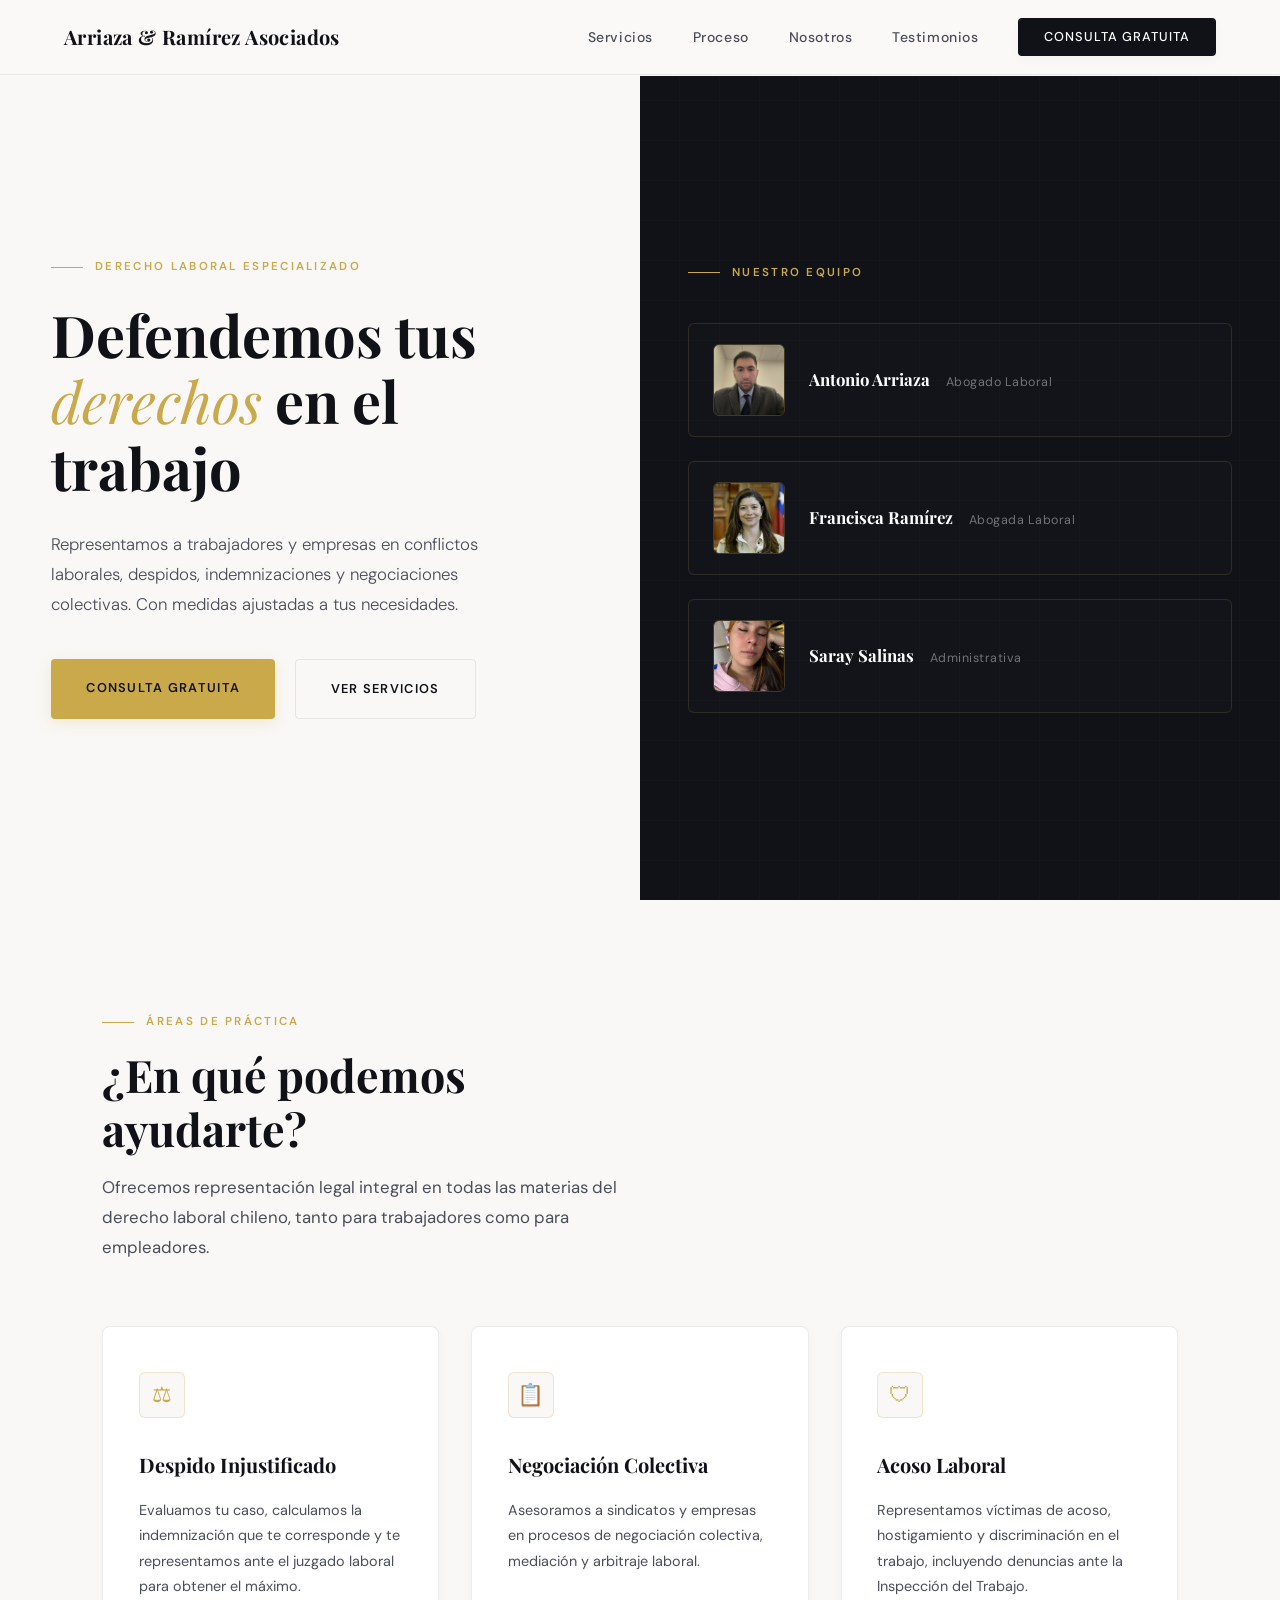
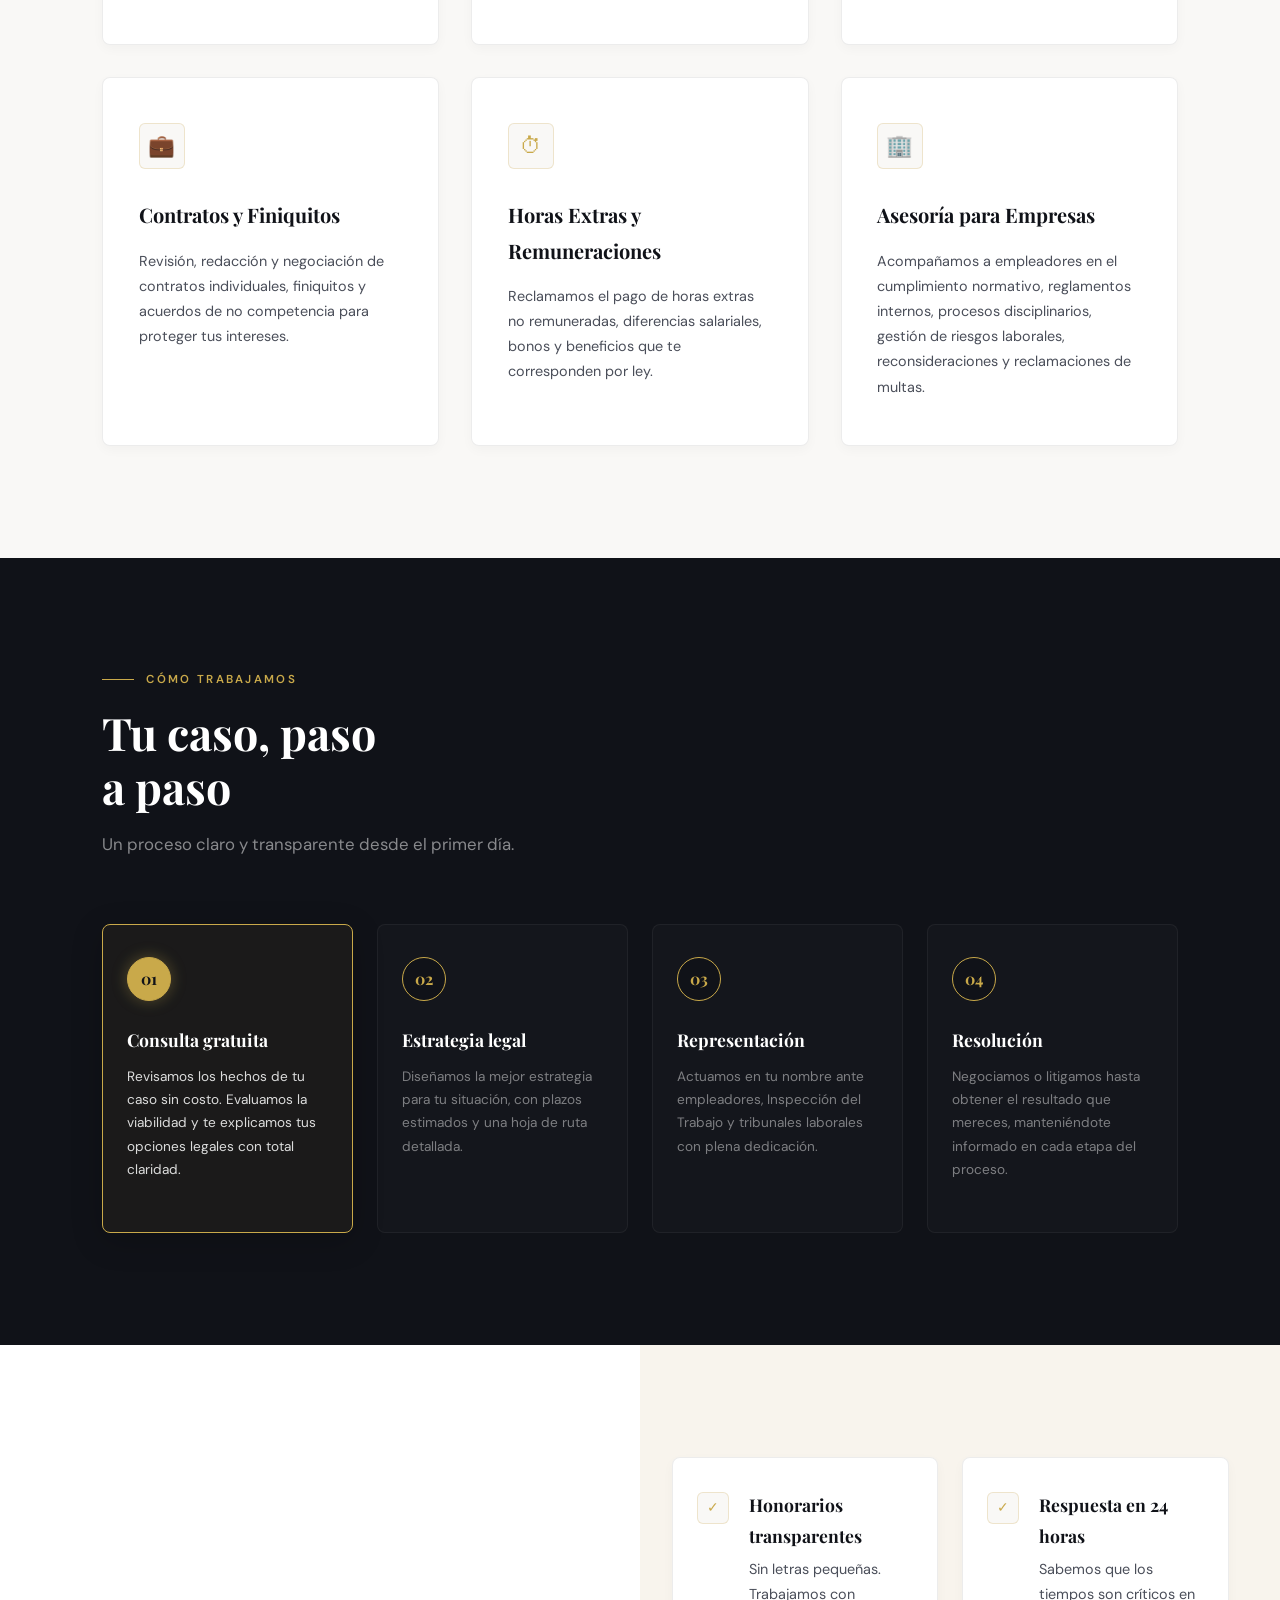
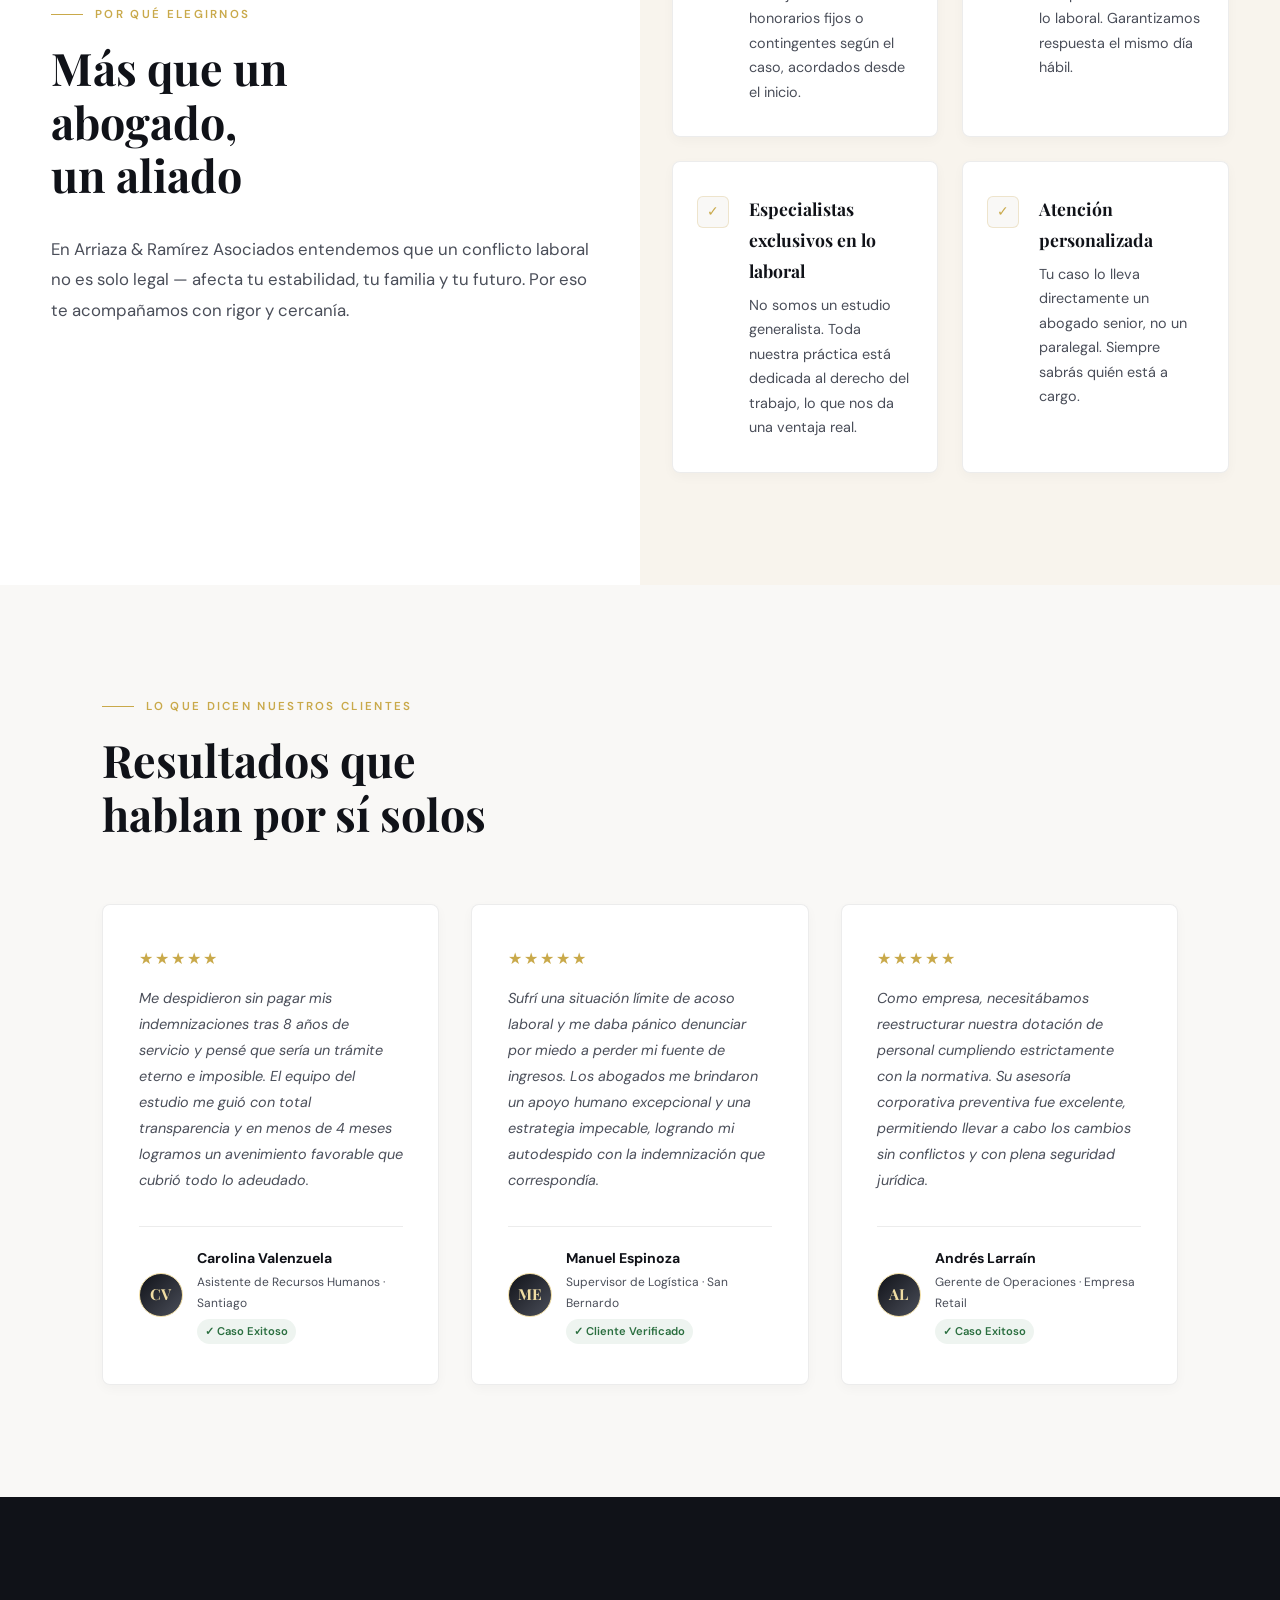
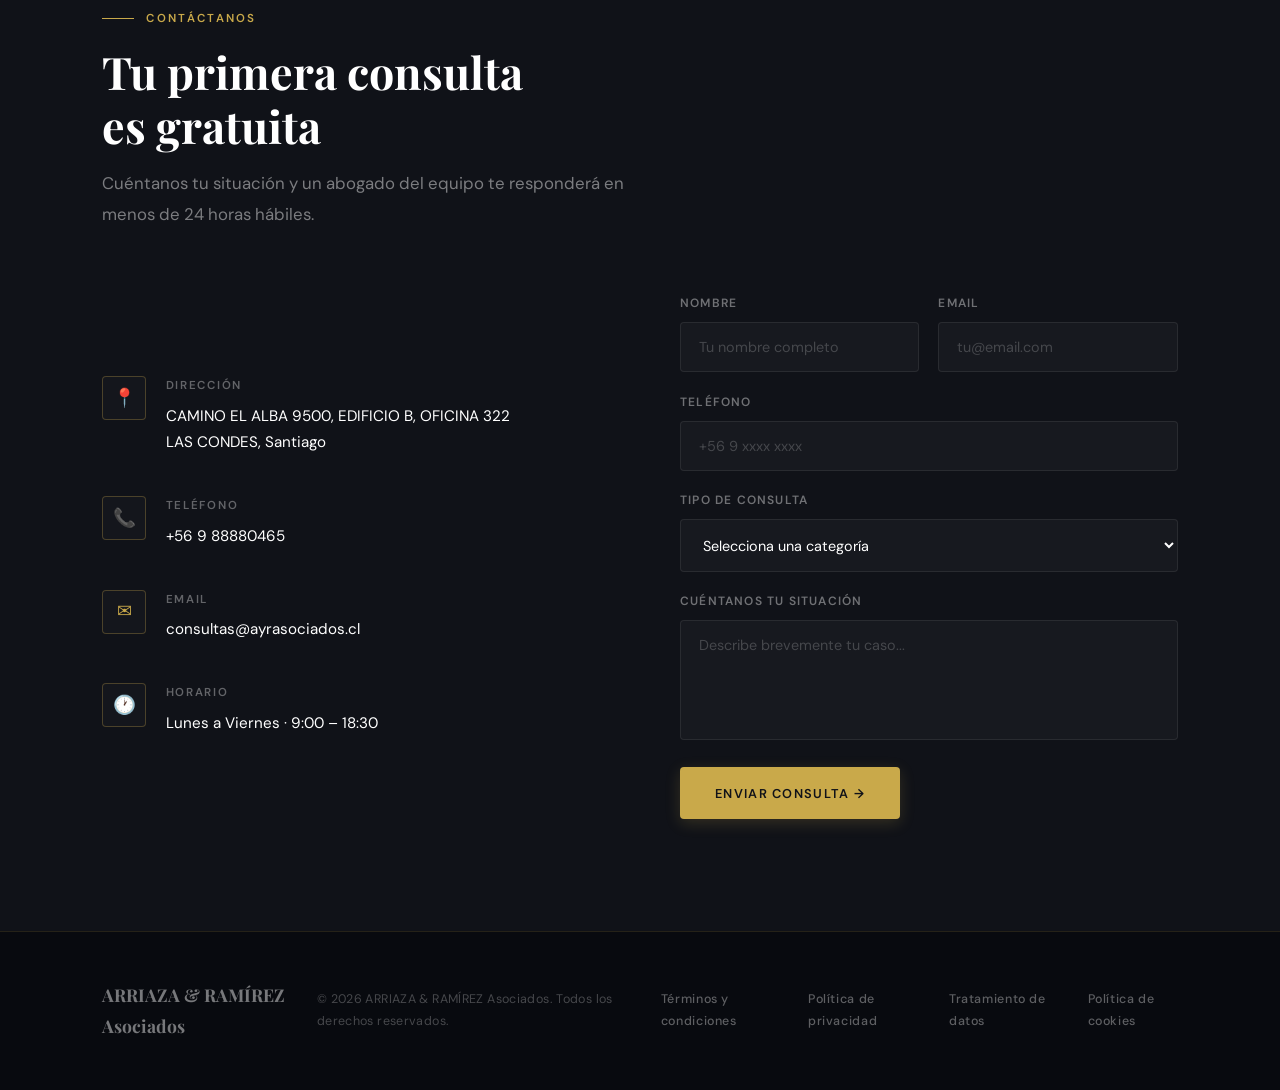
==== index.html @ e7f76e1c "Commit inicial: Landing Page Endix" ====
<!DOCTYPE html>
<html lang="es">
<head>
<meta charset="UTF-8">
<meta name="viewport" content="width=device-width, initial-scale=1.0">
<title>Arriaza & Ramírez Asociados — Derecho Laboral</title>
<link href="https://fonts.googleapis.com/css2?family=Playfair+Display:ital,wght@0,400;0,700;1,400&family=DM+Sans:wght@300;400;500&display=swap" rel="stylesheet">
<link rel="stylesheet" href="style.css">
</head>
<body>

<!-- NAV -->
<nav>
  <a class="logo" href="#">Arriaza & Ramírez <span></span>Asociados</a>
  <ul>
    <li><a href="#servicios">Servicios</a></li>
    <li><a href="#proceso">Proceso</a></li>
    <li><a href="#nosotros">Nosotros</a></li>
    <li><a href="#testimonios">Testimonios</a></li>
    <li><a class="btn-nav" href="#contacto">Consulta Gratuita</a></li>
  </ul>
</nav>

<!-- HERO -->
<section class="hero">
  <div class="hero-left">
    <div class="hero-eyebrow">Derecho Laboral Especializado</div>
    <h1>Defendemos tus<br><em>derechos</em> en el<br>trabajo</h1>
    <p class="hero-sub">
      Representamos a trabajadores y empresas en conflictos laborales, despidos, indemnizaciones y negociaciones colectivas. Con medidas ajustadas a tus necesidades.
    </p>
    <div class="hero-actions">
      <a href="#contacto" class="btn-primary">Consulta Gratuita</a>
      <a href="#servicios" class="btn-secondary">Ver Servicios</a>
    </div>
  </div>

  <div class="hero-right">
    <div class="hero-right-pattern"></div>
    <div class="team-panel">
      <div class="team-eyebrow">Nuestro Equipo</div>
      <div class="team-grid">
        <div class="team-member">
          <div class="team-photo-wrap"><img src="media/abogado_laboral1.jpg" alt="Antonio Arriaza" class="team-photo"></div>
          <div class="team-info">
          <div class="team-name">Antonio Arriaza</div>
          <div class="team-role">Abogado Laboral</div>
        </div>
      </div>
        <div class="team-member">
          <div class="team-photo-wrap"><img src="media/abogada_laboral1.jpg" alt="Francisca Ramírez" class="team-photo"></div>
          <div class="team-info">
          <div class="team-name">Francisca Ramírez</div>
          <div class="team-role">Abogada Laboral</div>
        </div>
      </div>
        <div class="team-member">
          <div class="team-photo-wrap"><img src="media/administrativa1.jpg" alt="Saray Salinas" class="team-photo"></div>
          <div class="team-info">
          <div class="team-name">Saray Salinas</div>
          <div class="team-role">Administrativa</div>
        </div>
      </div>
      </div>
    </div>
  </div>
</section>

<!-- SERVICIOS -->
<section class="section" id="servicios">
  <div class="section-label">Áreas de práctica</div>
  <h2>¿En qué podemos<br>ayudarte?</h2>
  <p class="section-intro">Ofrecemos representación legal integral en todas las materias del derecho laboral chileno, tanto para trabajadores como para empleadores.</p>

  <div class="services-grid">
    <div class="service-card">
      <div class="service-icon">⚖</div>
      <div class="service-title">Despido Injustificado</div>
      <p class="service-desc">Evaluamos tu caso, calculamos la indemnización que te corresponde y te representamos ante el juzgado laboral para obtener el máximo.</p>
    </div>
    <div class="service-card">
      <div class="service-icon">📋</div>
      <div class="service-title">Negociación Colectiva</div>
      <p class="service-desc">Asesoramos a sindicatos y empresas en procesos de negociación colectiva, mediación y arbitraje laboral.</p>
    </div>
    <div class="service-card">
      <div class="service-icon">🛡</div>
      <div class="service-title">Acoso Laboral </div>
      <p class="service-desc">Representamos víctimas de acoso, hostigamiento y discriminación en el trabajo, incluyendo denuncias ante la Inspección del Trabajo.</p>
    </div>
    <div class="service-card">
      <div class="service-icon">💼</div>
      <div class="service-title">Contratos y Finiquitos</div>
      <p class="service-desc">Revisión, redacción y negociación de contratos individuales, finiquitos y acuerdos de no competencia para proteger tus intereses.</p>
    </div>
    <div class="service-card">
      <div class="service-icon">⏱</div>
      <div class="service-title">Horas Extras y Remuneraciones</div>
      <p class="service-desc">Reclamamos el pago de horas extras no remuneradas, diferencias salariales, bonos y beneficios que te corresponden por ley.</p>
    </div>
    <div class="service-card">
      <div class="service-icon">🏢</div>
      <div class="service-title">Asesoría para Empresas</div>
      <p class="service-desc">Acompañamos a empleadores en el cumplimiento normativo, reglamentos internos, procesos disciplinarios, gestión de riesgos laborales, reconsideraciones y reclamaciones de multas.</p>
    </div>
  </div>
</section>

<!-- PROCESO -->
<section class="section-dark" id="proceso">
  <div class="section-label" style="color: var(--gold);">Cómo trabajamos</div>
  <h2 style="color: var(--white);">Tu caso, paso<br>a paso</h2>
  <p class="section-intro">Un proceso claro y transparente desde el primer día.</p>

  <div class="steps">
    <div class="step" onclick="activateStep(this, 1)">
      <div class="step-num">01</div>
      <div class="step-title">Consulta gratuita</div>
      <p class="step-desc">Revisamos los hechos de tu caso sin costo. Evaluamos la viabilidad y te explicamos tus opciones legales con total claridad.</p>
      <div class="step-progress-container">
        <div class="step-progress-bar"></div>
      </div>
    </div>
    <div class="step" onclick="activateStep(this, 2)">
      <div class="step-num">02</div>
      <div class="step-title">Estrategia legal</div>
      <p class="step-desc">Diseñamos la mejor estrategia para tu situación, con plazos estimados y una hoja de ruta detallada.</p>
      <div class="step-progress-container">
        <div class="step-progress-bar"></div>
      </div>
    </div>
    <div class="step" onclick="activateStep(this, 3)">
      <div class="step-num">03</div>
      <div class="step-title">Representación</div>
      <p class="step-desc">Actuamos en tu nombre ante empleadores, Inspección del Trabajo y tribunales laborales con plena dedicación.</p>
      <div class="step-progress-container">
        <div class="step-progress-bar"></div>
      </div>
    </div>
    <div class="step" onclick="activateStep(this, 4)">
      <div class="step-num">04</div>
      <div class="step-title">Resolución</div>
      <p class="step-desc">Negociamos o litigamos hasta obtener el resultado que mereces, manteniéndote informado en cada etapa del proceso.</p>
      <div class="step-progress-container">
        <div class="step-progress-bar"></div>
      </div>
    </div>
  </div>
</section>

<!-- POR QUÉ ELEGIRNOS -->
<section class="why" id="nosotros">
  <div class="why-left">
    <div class="section-label">Por qué elegirnos</div>
    <h2>Más que un<br>abogado,<br>un aliado</h2>
    <p class="section-intro" style="margin-bottom: 0; margin-top: 1rem;">
      En Arriaza & Ramírez Asociados entendemos que un conflicto laboral no es solo legal — afecta tu estabilidad, tu familia y tu futuro. Por eso te acompañamos con rigor y cercanía.
    </p>
  </div>
  <div class="why-right">
    <div class="why-item">
      <div class="why-check">✓</div>
      <div>
        <div class="why-item-title">Honorarios transparentes</div>
        <p class="why-item-desc">Sin letras pequeñas. Trabajamos con honorarios fijos o contingentes según el caso, acordados desde el inicio.</p>
      </div>
    </div>
    <div class="why-item">
      <div class="why-check">✓</div>
      <div>
        <div class="why-item-title">Respuesta en 24 horas</div>
        <p class="why-item-desc">Sabemos que los tiempos son críticos en lo laboral. Garantizamos respuesta el mismo día hábil.</p>
      </div>
    </div>
    <div class="why-item">
      <div class="why-check">✓</div>
      <div>
        <div class="why-item-title">Especialistas exclusivos en lo laboral</div>
        <p class="why-item-desc">No somos un estudio generalista. Toda nuestra práctica está dedicada al derecho del trabajo, lo que nos da una ventaja real.</p>
      </div>
    </div>
    <div class="why-item">
      <div class="why-check">✓</div>
      <div>
        <div class="why-item-title">Atención personalizada</div>
        <p class="why-item-desc">Tu caso lo lleva directamente un abogado senior, no un paralegal. Siempre sabrás quién está a cargo.</p>
      </div>
    </div>
  </div>
</section>

<!-- TESTIMONIOS -->
<section class="testimonials" id="testimonios">
  <div class="section-label">Lo que dicen nuestros clientes</div>
  <h2>Resultados que<br>hablan por sí solos</h2>

  <div class="testimonials-grid">
    <div class="testimony">
      <div class="testimony-stars">★★★★★</div>
      <p class="testimony-text">Me despidieron sin pagar mis indemnizaciones tras 8 años de servicio y pensé que sería un trámite eterno e imposible. El equipo del estudio me guió con total transparencia y en menos de 4 meses logramos un avenimiento favorable que cubrió todo lo adeudado.</p>
      <div class="testimony-meta">
        <div class="testimony-avatar">CV</div>
        <div class="testimony-info">
          <div class="testimony-author">Carolina Valenzuela</div>
          <div class="testimony-role">Asistente de Recursos Humanos · Santiago</div>
          <div class="testimony-verified">✓ Caso Exitoso</div>
        </div>
      </div>
    </div>
    <div class="testimony">
      <div class="testimony-stars">★★★★★</div>
      <p class="testimony-text">Sufrí una situación límite de acoso laboral y me daba pánico denunciar por miedo a perder mi fuente de ingresos. Los abogados me brindaron un apoyo humano excepcional y una estrategia impecable, logrando mi autodespido con la indemnización que correspondía.</p>
      <div class="testimony-meta">
        <div class="testimony-avatar">ME</div>
        <div class="testimony-info">
          <div class="testimony-author">Manuel Espinoza</div>
          <div class="testimony-role">Supervisor de Logística · San Bernardo</div>
          <div class="testimony-verified">✓ Cliente Verificado</div>
        </div>
      </div>
    </div>
    <div class="testimony">
      <div class="testimony-stars">★★★★★</div>
      <p class="testimony-text">Como empresa, necesitábamos reestructurar nuestra dotación de personal cumpliendo estrictamente con la normativa. Su asesoría corporativa preventiva fue excelente, permitiendo llevar a cabo los cambios sin conflictos y con plena seguridad jurídica.</p>
      <div class="testimony-meta">
        <div class="testimony-avatar">AL</div>
        <div class="testimony-info">
          <div class="testimony-author">Andrés Larraín</div>
          <div class="testimony-role">Gerente de Operaciones · Empresa Retail</div>
          <div class="testimony-verified">✓ Caso Exitoso</div>
        </div>
      </div>
    </div>
  </div>
</section>

<!-- CONTACTO -->
<section class="contact" id="contacto">
  <div class="section-label">Contáctanos</div>
  <h2>Tu primera consulta<br>es gratuita</h2>
  <p class="section-intro">Cuéntanos tu situación y un abogado del equipo te responderá en menos de 24 horas hábiles.</p>

  <div class="contact-grid">
    <div class="contact-info">
      <div class="contact-item">
        <div class="contact-icon">📍</div>
        <div>
          <div class="contact-label">Dirección</div>
          <div class="contact-value">CAMINO EL ALBA 9500, EDIFICIO B, OFICINA 322 <br>LAS CONDES, Santiago</div>
        </div>
      </div>
      <div class="contact-item">
        <div class="contact-icon">📞</div>
        <div>
          <div class="contact-label">Teléfono</div>
          <div class="contact-value">+56 9 88880465</div>
        </div>
      </div>
      <div class="contact-item">
        <div class="contact-icon">✉</div>
        <div>
          <div class="contact-label">Email</div>
          <div class="contact-value">consultas@ayrasociados.cl</div>
        </div>
      </div>
      <div class="contact-item">
        <div class="contact-icon">🕐</div>
        <div>
          <div class="contact-label">Horario</div>
          <div class="contact-value">Lunes a Viernes · 9:00 – 18:30</div>
        </div>
      </div>
    </div>

    <form class="contact-form">
      <div class="form-row">
        <div class="form-group">
          <label class="form-label">Nombre</label>
          <input type="text" placeholder="Tu nombre completo" required>
        </div>
        <div class="form-group">
          <label class="form-label">Email</label>
          <input type="email" placeholder="tu@email.com" required>
        </div>
      </div>
      <div class="form-group">
        <label class="form-label">Teléfono</label>
        <input type="tel" placeholder="+56 9 xxxx xxxx" required>
      </div>
      <div class="form-group">
        <label class="form-label">Tipo de consulta</label>
        <select required>
          <option value="">Selecciona una categoría</option>
          <option>Despido injustificado</option>
          <option>Acoso laboral</option>
          <option>Horas extras / Remuneraciones</option>
          <option>Negociación colectiva</option>
          <option>Contratos / Finiquitos</option>
          <option>Asesoría para empresa</option>
          <option>Otra consulta</option>
        </select>
      </div>
      <div class="form-group">
        <label class="form-label">Cuéntanos tu situación</label>
        <textarea placeholder="Describe brevemente tu caso..." required></textarea>
      </div>
      <button type="submit" class="btn-primary" style="align-self: flex-start; margin-top: 0.5rem;">
        Enviar Consulta →
      </button>
    </form>
  </div>
</section>

<!-- SYSTEM MODALS -->
<div id="modal-legal" class="modal-overlay" onclick="closeModalOnOverlay(event)">
  <div class="modal-content">
    <button class="modal-close" onclick="closeModal()">&times;</button>
    <h3 class="modal-title" id="modal-title-text"></h3>
    <div class="modal-body" id="modal-body-content"></div>
  </div>
</div>

<!-- FOOTER -->
<footer>
  <a class="footer-logo" href="#">ARRIAZA & RAMÍREZ<span> </span>Asociados</a>
  <div class="footer-copy">© 2026 ARRIAZA & RAMÍREZ Asociados. Todos los derechos reservados.</div>
  <div class="footer-links">
    <a href="javascript:void(0)" onclick="openModal('terminos')">Términos y condiciones</a>
    <a href="javascript:void(0)" onclick="openModal('privacidad')">Política de privacidad</a>
    <a href="javascript:void(0)" onclick="openModal('datos')">Tratamiento de datos</a>
    <a href="javascript:void(0)" onclick="openModal('cookies')">Política de cookies</a>
  </div>
</footer>

<script src="script.js"></script>
</body>
</html>
---- style.css ----
*, *::before, *::after { box-sizing: border-box; margin: 0; padding: 0; }

:root {
  --ink: hsl(225, 20%, 8%);
  --ink-light: hsl(225, 9%, 32%);
  --gold: hsl(45, 54%, 54%);
  --gold-light: hsl(45, 71%, 79%);
  --gold-pale: hsl(42, 43%, 95%);
  --cream: hsl(40, 20%, 97%);
  --white: hsl(0, 0%, 100%);
  --border: rgba(15, 17, 23, 0.08);
  --border-gold: rgba(201, 168, 76, 0.25);
  --transition-smooth: all 0.4s cubic-bezier(0.25, 0.8, 0.25, 1);
  --shadow-sm: 0 4px 12px rgba(15, 17, 23, 0.03);
  --shadow-md: 0 12px 36px rgba(15, 17, 23, 0.06);
  --shadow-lg: 0 24px 60px rgba(15, 17, 23, 0.1);
}

html { scroll-behavior: smooth; }

body {
  font-family: 'DM Sans', sans-serif;
  background: var(--cream);
  color: var(--ink);
  font-size: 16px;
  line-height: 1.76;
  overflow-x: hidden;
  -webkit-font-smoothing: antialiased;
}

/* ── NAV ── */
nav {
  position: fixed; top: 0; left: 0; right: 0; z-index: 100;
  display: flex; align-items: center; justify-content: space-between;
  padding: 1.2rem 5%;
  background: rgba(250, 249, 247, 0.95);
  backdrop-filter: blur(16px);
  border-bottom: 1px solid var(--border);
  transition: var(--transition-smooth);
}

.logo {
  font-family: 'Playfair Display', serif;
  font-size: 1.25rem;
  font-weight: 700;
  letter-spacing: 0.02em;
  color: var(--ink);
  text-decoration: none;
  transition: var(--transition-smooth);
}
.logo span { color: var(--gold); }
.logo:hover { opacity: 0.85; }

nav ul { list-style: none; display: flex; align-items: center; gap: 2.5rem; }
nav ul a {
  text-decoration: none; color: var(--ink-light);
  font-size: 0.875rem; font-weight: 500; letter-spacing: 0.04em;
  transition: var(--transition-smooth);
  position: relative;
}
nav ul a:not(.btn-nav)::after {
  content: '';
  position: absolute;
  bottom: -4px;
  left: 0;
  width: 0;
  height: 1.5px;
  background: var(--gold);
  transition: var(--transition-smooth);
}
nav ul a:not(.btn-nav):hover { color: var(--gold); }
nav ul a:not(.btn-nav):hover::after { width: 100%; }

.btn-nav {
  background: var(--ink);
  color: var(--white) !important;
  padding: 0.65rem 1.6rem;
  border-radius: 4px;
  font-weight: 500;
  font-size: 0.8rem !important;
  letter-spacing: 0.08em;
  text-transform: uppercase;
  box-shadow: var(--shadow-sm);
  transition: var(--transition-smooth) !important;
}
.btn-nav:hover {
  background: var(--gold) !important;
  color: var(--ink) !important;
  transform: translateY(-2px);
  box-shadow: 0 4px 15px rgba(201, 168, 76, 0.3);
}

/* ── HERO ── */
.hero {
  min-height: 100vh;
  display: grid;
  grid-template-columns: 1fr 1fr;
  padding-top: 76px;
}

.hero-left {
  padding: 8% 5% 8% 8%;
  display: flex; flex-direction: column; justify-content: center;
  background: var(--cream);
}

.hero-eyebrow {
  font-size: 0.72rem; font-weight: 600; letter-spacing: 0.2em;
  text-transform: uppercase; color: var(--gold);
  margin-bottom: 1.5rem;
  display: flex; align-items: center; gap: 0.75rem;
}
.hero-eyebrow::before {
  content: ''; display: block; width: 32px; height: 1px;
  background: var(--gold);
}

h1 {
  font-family: 'Playfair Display', serif;
  font-size: clamp(2.8rem, 4.5vw, 4.2rem);
  line-height: 1.15;
  font-weight: 700;
  margin-bottom: 1.8rem;
  color: var(--ink);
}
h1 em {
  font-style: italic;
  color: var(--gold);
  font-weight: 400;
}

.hero-sub {
  font-size: 1.05rem; font-weight: 300; color: var(--ink-light);
  max-width: 460px;
  line-height: 1.8;
  margin-bottom: 2.5rem;
}

.hero-actions { display: flex; gap: 1.2rem; flex-wrap: wrap; }

.btn-primary {
  background: var(--gold);
  color: var(--ink);
  border: none; cursor: pointer;
  padding: 1.1rem 2.2rem;
  font-family: 'DM Sans', sans-serif;
  font-size: 0.8rem; font-weight: 600;
  letter-spacing: 0.1em; text-transform: uppercase;
  text-decoration: none;
  border-radius: 4px;
  box-shadow: 0 4px 15px rgba(201, 168, 76, 0.2);
  transition: var(--transition-smooth);
}
.btn-primary:hover {
  background: var(--ink);
  color: var(--white);
  transform: translateY(-3px);
  box-shadow: var(--shadow-md);
}

.btn-secondary {
  background: transparent;
  color: var(--ink);
  border: 1.5px solid var(--border);
  cursor: pointer;
  padding: 1.1rem 2.2rem;
  font-family: 'DM Sans', sans-serif;
  font-size: 0.8rem; font-weight: 600;
  letter-spacing: 0.1em; text-transform: uppercase;
  text-decoration: none;
  border-radius: 4px;
  transition: var(--transition-smooth);
}
.btn-secondary:hover {
  border-color: var(--gold);
  color: var(--gold);
  transform: translateY(-3px);
  background: rgba(201, 168, 76, 0.03);
}

.hero-stats {
  margin-top: 4rem;
  padding-top: 2rem;
  border-top: 1px solid var(--border);
  display: flex; gap: 3rem;
}
.stat-num {
  font-family: 'Playfair Display', serif;
  font-size: 2.2rem; font-weight: 700; color: var(--ink);
  line-height: 1;
}
.stat-label {
  font-size: 0.78rem; color: var(--ink-light);
  margin-top: 0.4rem; letter-spacing: 0.05em; font-weight: 500;
  text-transform: uppercase;
}

.hero-right {
  background: var(--ink);
  position: relative; overflow: hidden;
  display: flex; align-items: flex-end;
}

.hero-right-pattern {
  position: absolute; inset: 0;
  background-image:
    repeating-linear-gradient(0deg, transparent, transparent 39px, rgba(201,168,76,0.04) 40px),
    repeating-linear-gradient(90deg, transparent, transparent 39px, rgba(201,168,76,0.04) 40px);
}

/* ── SERVICIOS ── */
.section { padding: 7rem 8%; }

.section-label {
  font-size: 0.72rem; font-weight: 600; letter-spacing: 0.2em;
  text-transform: uppercase; color: var(--gold);
  display: flex; align-items: center; gap: 0.75rem;
  margin-bottom: 1rem;
}
.section-label::before {
  content: ''; display: block; width: 32px; height: 1px;
  background: var(--gold);
}

h2 {
  font-family: 'Playfair Display', serif;
  font-size: clamp(2.2rem, 3.5vw, 3rem);
  font-weight: 700; line-height: 1.2;
  color: var(--ink); margin-bottom: 1rem;
}

.section-intro {
  font-size: 1.05rem; color: var(--ink-light); max-width: 560px;
  line-height: 1.8; margin-bottom: 4rem;
}

.services-grid {
  display: grid;
  grid-template-columns: repeat(3, 1fr);
  gap: 2rem;
}

.service-card {
  background: var(--white);
  padding: 2.8rem 2.2rem;
  border-radius: 8px;
  border: 1px solid var(--border);
  box-shadow: var(--shadow-sm);
  transition: var(--transition-smooth);
  cursor: default;
  position: relative;
  overflow: hidden;
}
.service-card::after {
  content: '';
  position: absolute;
  bottom: 0; left: 0;
  width: 100%; height: 3px;
  background: linear-gradient(90deg, var(--gold), var(--gold-light));
  transform: scaleX(0);
  transform-origin: left;
  transition: var(--transition-smooth);
}
.service-card:hover {
  transform: translateY(-8px);
  box-shadow: var(--shadow-lg);
  border-color: rgba(201, 168, 76, 0.3);
}
.service-card:hover::after {
  transform: scaleX(1);
}

.service-icon {
  width: 46px; height: 46px;
  border: 1px solid var(--border-gold);
  border-radius: 6px;
  display: flex; align-items: center; justify-content: center;
  margin-bottom: 1.8rem;
  font-size: 1.35rem; color: var(--gold);
  background: var(--cream);
  transition: var(--transition-smooth);
}
.service-card:hover .service-icon {
  background: var(--ink);
  color: var(--gold-light);
  border-color: var(--gold-light);
  transform: scale(1.1) rotate(5deg);
}

.service-title {
  font-family: 'Playfair Display', serif;
  font-size: 1.25rem; font-weight: 700;
  margin-bottom: 1rem; color: var(--ink);
}

.service-desc {
  font-size: 0.9rem; color: var(--ink-light); line-height: 1.75;
}

/* ── PROCESO ── */
.section-dark {
  background: var(--ink);
  padding: 7rem 8%;
}
.section-dark .section-intro { color: rgba(255,255,255,0.5); }
.section-dark h2 { color: var(--white); }

.steps {
  display: grid; grid-template-columns: repeat(4, 1fr);
  gap: 1.5rem;
  margin-top: 4rem;
}

.step {
  padding: 2rem 1.5rem;
  border-radius: 8px;
  background: rgba(255, 255, 255, 0.02);
  border: 1px solid rgba(255, 255, 255, 0.05);
  transition: var(--transition-smooth);
  position: relative;
  cursor: pointer;
  display: flex;
  flex-direction: column;
  justify-content: space-between;
}
.step:hover {
  background: rgba(255, 255, 255, 0.04);
  border-color: rgba(201, 168, 76, 0.3);
}
.step.active {
  background: rgba(201, 168, 76, 0.06);
  border-color: var(--gold);
  box-shadow: 0 8px 32px rgba(0, 0, 0, 0.2);
}

.step-num {
  width: 44px; height: 44px; border-radius: 50%;
  border: 1.5px solid var(--gold);
  display: flex; align-items: center; justify-content: center;
  font-family: 'Playfair Display', serif;
  font-size: 1rem; color: var(--gold);
  margin-bottom: 1.5rem;
  position: relative; z-index: 1;
  background: var(--ink);
  font-weight: 700;
  transition: var(--transition-smooth);
}
.step.active .step-num {
  background: var(--gold);
  color: var(--ink);
  box-shadow: 0 0 15px rgba(201, 168, 76, 0.35);
}

.step-title {
  font-family: 'Playfair Display', serif;
  font-size: 1.1rem; color: var(--white);
  margin-bottom: 0.6rem; font-weight: 700;
}

.step-desc {
  font-size: 0.85rem;
  color: rgba(255,255,255,0.45);
  line-height: 1.7;
  margin-bottom: 1rem;
  transition: var(--transition-smooth);
}
.step.active .step-desc {
  color: rgba(255,255,255,0.85);
}

.step-progress-container {
  width: 100%;
  height: 3px;
  background: rgba(255, 255, 255, 0.08);
  border-radius: 2px;
  overflow: hidden;
  margin-top: auto;
  opacity: 0;
  transition: opacity 0.3s;
}
.step.loading .step-progress-container {
  opacity: 1;
}
.step-progress-bar {
  height: 100%;
  width: 0%;
  background: linear-gradient(90deg, var(--gold-light), var(--gold));
  border-radius: 2px;
}

/* ── POR QUÉ ELEGIRNOS ── */
.why {
  display: grid; grid-template-columns: 1fr 1fr;
  gap: 0;
}

.why-left {
  padding: 7rem 5% 7rem 8%;
  background: var(--white);
  display: flex;
  flex-direction: column;
  justify-content: center;
}

.why-right {
  padding: 7rem 8% 7rem 5%;
  background: var(--gold-pale);
  display: grid;
  grid-template-columns: repeat(2, 1fr);
  gap: 1.5rem;
  align-content: center;
}

.why-item {
  background: var(--white);
  padding: 2rem 1.5rem;
  border-radius: 8px;
  border: 1px solid var(--border);
  box-shadow: var(--shadow-sm);
  transition: var(--transition-smooth);
  display: flex;
  gap: 1.25rem;
  align-items: flex-start;
  position: relative;
  overflow: hidden;
  cursor: default;
}
.why-item::after {
  content: '';
  position: absolute;
  bottom: 0; left: 0;
  width: 100%; height: 3px;
  background: linear-gradient(90deg, var(--gold), var(--gold-light));
  transform: scaleX(0);
  transform-origin: left;
  transition: var(--transition-smooth);
}
.why-item:hover {
  transform: translateY(-5px);
  box-shadow: var(--shadow-lg);
  border-color: rgba(201, 168, 76, 0.3);
}
.why-item:hover::after {
  transform: scaleX(1);
}

.why-check {
  width: 32px; height: 32px; flex-shrink: 0;
  border: 1px solid var(--border-gold);
  display: flex; align-items: center; justify-content: center;
  font-size: 0.85rem; color: var(--gold);
  border-radius: 6px; margin-top: 2px;
  background: var(--cream);
  transition: var(--transition-smooth);
}
.why-item:hover .why-check {
  background: var(--ink);
  color: var(--gold-light);
  border-color: var(--gold-light);
  transform: scale(1.1) rotate(5deg);
}

.why-item-title {
  font-family: 'Playfair Display', serif;
  font-size: 1.1rem; font-weight: 700;
  color: var(--ink); margin-bottom: 0.35rem;
}

.why-item-desc { font-size: 0.9rem; color: var(--ink-light); line-height: 1.7; }

/* ── TESTIMONIOS ── */
.testimonials { padding: 7rem 8%; background: var(--cream); }

.testimonials-grid {
  display: grid; grid-template-columns: repeat(3, 1fr);
  gap: 2rem; margin-top: 4rem;
}

.testimony {
  background: var(--white);
  padding: 2.5rem 2.2rem;
  border: 1px solid var(--border);
  border-radius: 8px;
  position: relative;
  box-shadow: var(--shadow-sm);
  transition: var(--transition-smooth);
  display: flex;
  flex-direction: column;
  justify-content: space-between;
}
.testimony:hover {
  transform: translateY(-6px);
  box-shadow: var(--shadow-lg);
  border-color: rgba(201, 168, 76, 0.3);
}

.testimony-stars {
  color: var(--gold);
  font-size: 1rem;
  margin-bottom: 0.8rem;
  letter-spacing: 2px;
}

.testimony-text {
  font-size: 0.9rem; color: var(--ink-light);
  line-height: 1.8; margin-bottom: 2rem;
  font-style: italic;
  position: relative; z-index: 2;
}

.testimony-meta {
  display: flex;
  align-items: center;
  gap: 0.9rem;
  border-top: 1px solid var(--border);
  padding-top: 1.2rem;
  margin-top: auto;
}

.testimony-avatar {
  width: 44px; height: 44px; border-radius: 50%;
  background: linear-gradient(135deg, var(--ink), var(--ink-light));
  color: var(--gold-light);
  display: flex; align-items: center; justify-content: center;
  font-family: 'Playfair Display', serif;
  font-weight: 700; font-size: 0.95rem;
  border: 1.5px solid var(--gold-light);
  flex-shrink: 0;
}

.testimony-info {
  display: flex;
  flex-direction: column;
}

.testimony-author { font-size: 0.88rem; font-weight: 700; color: var(--ink); }
.testimony-role { font-size: 0.75rem; color: var(--ink-light); margin-top: 0.1rem; }

.testimony-verified {
  display: inline-flex;
  align-items: center;
  gap: 0.25rem;
  font-size: 0.7rem;
  color: #2a6e3f;
  font-weight: 600;
  margin-top: 0.3rem;
  background: rgba(42, 110, 63, 0.08);
  padding: 0.15rem 0.5rem;
  border-radius: 20px;
  align-self: flex-start;
}

/* ── CONTACTO ── */
.contact { padding: 7rem 8%; background: var(--ink); }
.contact h2 { color: var(--white); }
.contact .section-intro { color: rgba(255,255,255,0.45); }

.contact-grid {
  display: grid; grid-template-columns: 1fr 1fr;
  gap: 5rem; margin-top: 4rem;
}

.contact-info { display: flex; flex-direction: column; gap: 2.5rem; justify-content: center; }

.contact-item { display: flex; gap: 1.2rem; }
.contact-icon {
  width: 44px; height: 44px; flex-shrink: 0;
  border: 1px solid rgba(201,168,76,0.3);
  display: flex; align-items: center; justify-content: center;
  font-size: 1.15rem; color: var(--gold); border-radius: 4px;
  background: rgba(255, 255, 255, 0.02);
}
.contact-label { font-size: 0.72rem; letter-spacing: 0.15em; text-transform: uppercase; color: rgba(255,255,255,0.35); margin-bottom: 0.4rem; font-weight: 600; }
.contact-value { font-size: 0.95rem; color: var(--white); }

.contact-form { display: flex; flex-direction: column; gap: 1.2rem; }

.form-row { display: grid; grid-template-columns: 1fr 1fr; gap: 1.2rem; }

.form-group { display: flex; flex-direction: column; gap: 0.5rem; }

.form-label { font-size: 0.75rem; letter-spacing: 0.1em; text-transform: uppercase; color: rgba(255,255,255,0.4); font-weight: 600; }

input, select, textarea {
  background: rgba(255,255,255,0.03);
  border: 1px solid rgba(255,255,255,0.08);
  color: var(--white);
  padding: 0.95rem 1.1rem;
  font-family: 'DM Sans', sans-serif;
  font-size: 0.9rem;
  border-radius: 4px;
  outline: none;
  transition: var(--transition-smooth);
  width: 100%;
}
input::placeholder, textarea::placeholder { color: rgba(255,255,255,0.2); }
input:focus, select:focus, textarea:focus {
  border-color: var(--gold);
  background: rgba(255,255,255,0.06);
  box-shadow: 0 0 0 3px rgba(201, 168, 76, 0.15);
}
select { cursor: pointer; }
select option { background: var(--ink); }
textarea { resize: none; min-height: 120px; }

/* ── FOOTER ── */
footer {
  background: #080a0f;
  padding: 3rem 8%;
  display: flex; align-items: center; justify-content: space-between;
  border-top: 1px solid rgba(201,168,76,0.15);
}

.footer-logo {
  font-family: 'Playfair Display', serif;
  font-size: 1.1rem; color: rgba(255,255,255,0.45);
  text-decoration: none;
  font-weight: 700;
}
.footer-logo span { color: var(--gold); }

.footer-copy { font-size: 0.78rem; color: rgba(255,255,255,0.25); letter-spacing: 0.03em; }

.footer-links { display: flex; gap: 2.2rem; }
.footer-links a { font-size: 0.78rem; color: rgba(255,255,255,0.35); text-decoration: none; letter-spacing: 0.05em; transition: var(--transition-smooth); font-weight: 500; }
.footer-links a:hover { color: var(--gold); }

/* ── EQUIPO ── */
.team-panel {
  position: relative; z-index: 2;
  width: 100%; padding: 4rem 3rem;
  display: flex; flex-direction: column;
  justify-content: center; height: 100%;
}
.team-eyebrow {
  font-size: 0.72rem; font-weight: 600; letter-spacing: 0.2em;
  text-transform: uppercase; color: var(--gold);
  display: flex; align-items: center; gap: 0.75rem;
  margin-bottom: 2.5rem;
}
.team-eyebrow::before {
  content: ''; display: block; width: 32px; height: 1px; background: var(--gold);
}
.team-grid { display: flex; flex-direction: column; gap: 1.5rem; }
.team-member {
  display: flex; align-items: center; gap: 1.5rem;
  padding: 1.25rem 1.5rem;
  border: 1px solid rgba(201,168,76,0.15);
  border-radius: 6px;
  background: rgba(255, 255, 255, 0.01);
  transition: var(--transition-smooth);
}
.team-member:hover { border-color: rgba(201,168,76,0.45); background: rgba(255,255,255,0.03); transform: translateX(5px); }
.team-photo-wrap { flex-shrink: 0; }
.team-photo-wrap img {
  width: 72px;
  height: 72px;
  border-radius: 6px;
  object-fit: cover;
  display: block;
  border: 1.5px solid rgba(201, 168, 76, 0.25);
}
.team-info {
  display: flex;
  align-items: baseline;
  gap: 1rem;
}
.team-name {
  font-family: 'Playfair Display', serif;
  font-size: 1.05rem; font-weight: 700; color: var(--white);
}
.team-role { font-size: 0.78rem; color: rgba(255,255,255,0.4); letter-spacing: 0.04em; }

/* ── MODALES ── */
.modal-overlay {
  position: fixed;
  top: 0; left: 0; right: 0; bottom: 0;
  background: rgba(15, 17, 23, 0.6);
  backdrop-filter: blur(8px);
  z-index: 1000;
  display: flex;
  align-items: center;
  justify-content: center;
  opacity: 0;
  visibility: hidden;
  transition: opacity 0.4s ease, visibility 0.4s;
  padding: 1.5rem;
}
.modal-overlay.active {
  opacity: 1;
  visibility: visible;
}
.modal-content {
  background: var(--white);
  max-width: 600px;
  width: 100%;
  max-height: 80vh;
  border-radius: 8px;
  border: 1px solid var(--border-gold);
  box-shadow: var(--shadow-lg);
  padding: 2.5rem;
  position: relative;
  overflow-y: auto;
  transform: scale(0.9) translateY(20px);
  opacity: 0;
  transition: transform 0.4s cubic-bezier(0.25, 0.8, 0.25, 1), opacity 0.4s ease;
}
.modal-overlay.active .modal-content {
  transform: scale(1) translateY(0);
  opacity: 1;
}
.modal-close {
  position: absolute;
  top: 1rem;
  right: 1.2rem;
  font-size: 1.8rem;
  color: var(--ink-light);
  background: none;
  border: none;
  cursor: pointer;
  transition: color 0.2s;
}
.modal-close:hover {
  color: var(--gold);
}
.modal-title {
  font-family: 'Playfair Display', serif;
  font-size: 1.5rem;
  font-weight: 700;
  color: var(--ink);
  margin-bottom: 1.2rem;
  border-bottom: 1px solid var(--border);
  padding-bottom: 0.8rem;
}
.modal-body {
  font-size: 0.9rem;
  color: var(--ink-light);
  line-height: 1.75;
}
.modal-body h4 {
  font-family: 'Playfair Display', serif;
  font-size: 1.05rem;
  color: var(--ink);
  margin-top: 1.2rem;
  margin-bottom: 0.4rem;
}
.modal-body p {
  margin-bottom: 1rem;
}
body.modal-open {
  overflow: hidden;
}

/* ── ANIMATIONS ── */
@keyframes fadeUp {
  from { opacity: 0; transform: translateY(24px); }
  to { opacity: 1; transform: translateY(0); }
}

.hero-eyebrow { animation: fadeUp 0.7s ease both; }
h1 { animation: fadeUp 0.7s 0.12s ease both; }
.hero-sub { animation: fadeUp 0.7s 0.22s ease both; }
.hero-actions { animation: fadeUp 0.7s 0.32s ease both; }
.hero-stats { animation: fadeUp 0.7s 0.42s ease both; }

/* ── RESPONSIVE ── */
@media (max-width: 900px) {
  nav ul { display: none; }
  .hero { grid-template-columns: 1fr; }
  .hero-right { display: none; }
  .hero-left { padding: 12% 6% 8%; }
  .services-grid { grid-template-columns: 1fr; gap: 1.5rem; }
  .steps { grid-template-columns: 1fr; gap: 1rem; }
  .why { grid-template-columns: 1fr; }
  .why-left, .why-right { padding: 4rem 6%; }
  .why-right { grid-template-columns: 1fr; }
  .testimonials-grid { grid-template-columns: 1fr; gap: 1.5rem; }
  .contact-grid { grid-template-columns: 1fr; gap: 3rem; }
  .form-row { grid-template-columns: 1fr; }
  footer { flex-direction: column; gap: 1.5rem; text-align: center; }
  .footer-links { flex-wrap: wrap; justify-content: center; gap: 1.5rem; }
}

@media (max-width: 480px) {
  .team-info {
    flex-direction: column;
    align-items: flex-start;
    gap: 0.25rem;
  }
}
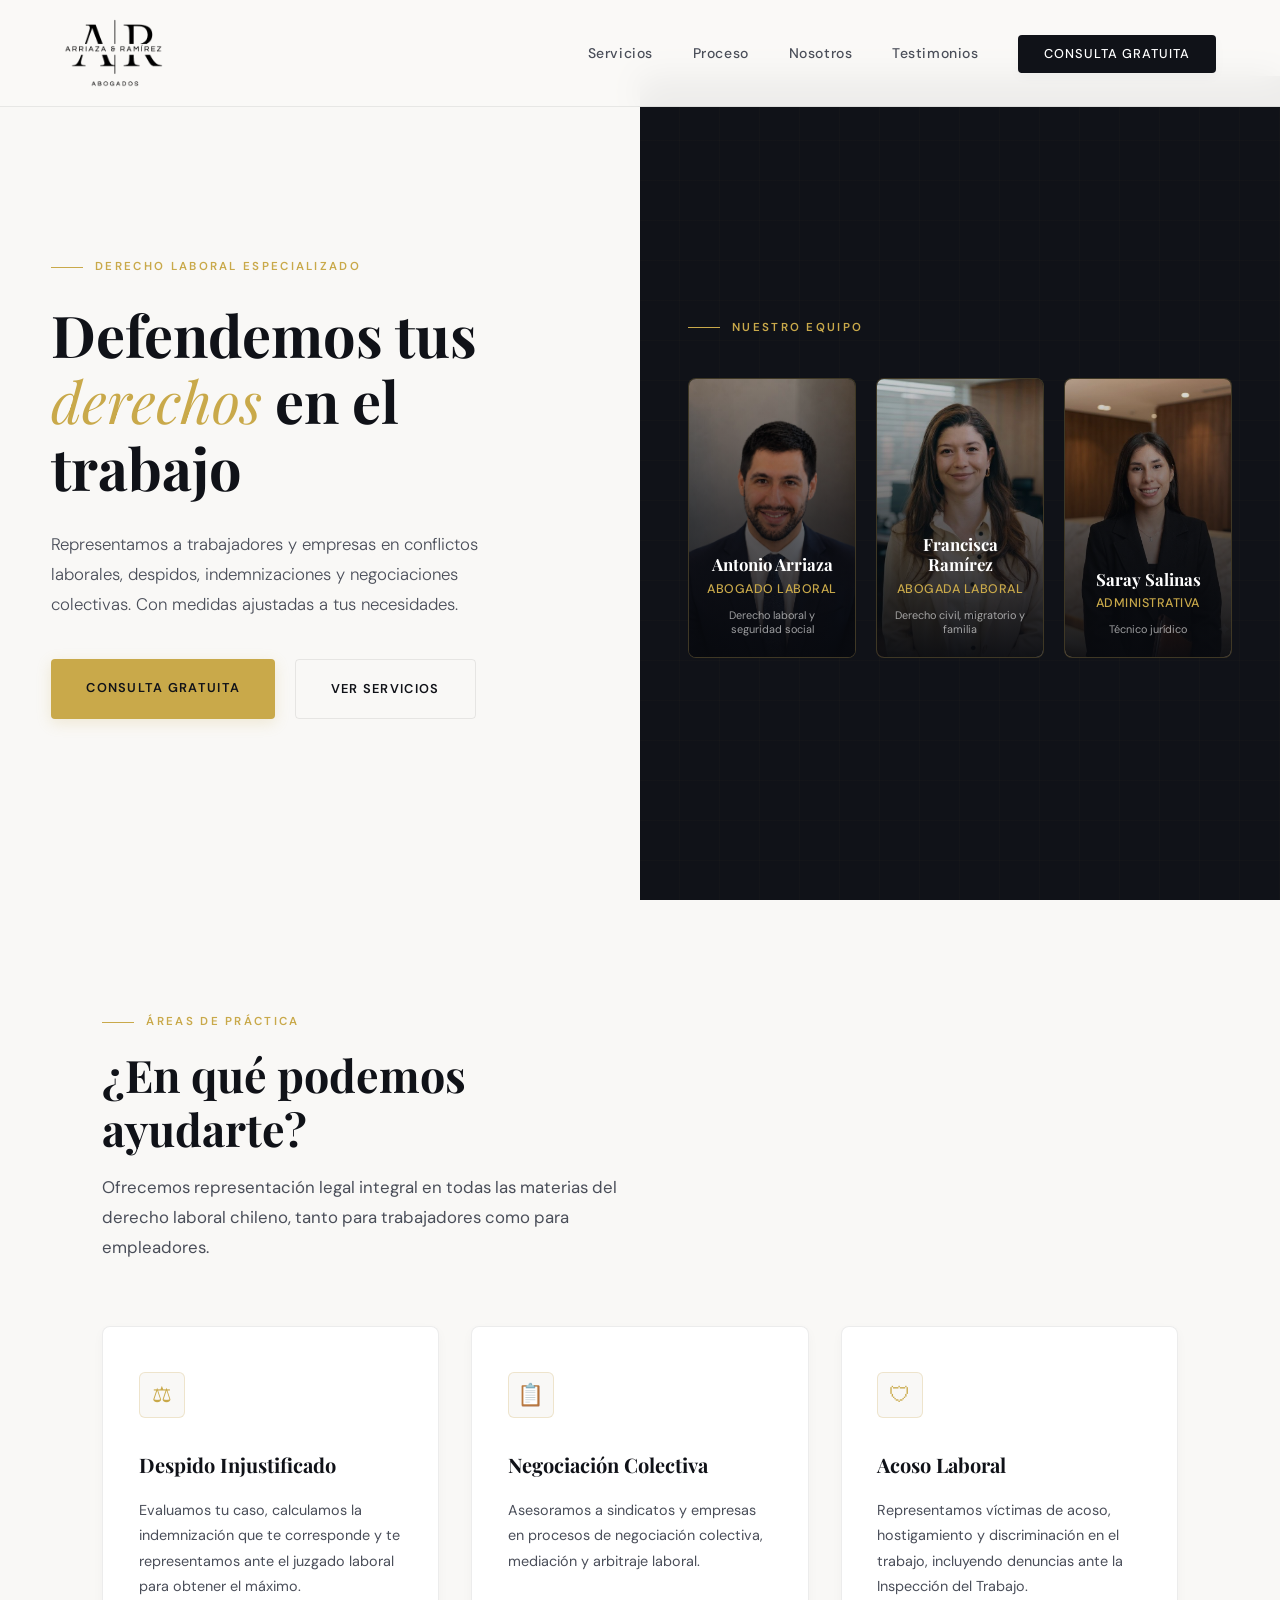
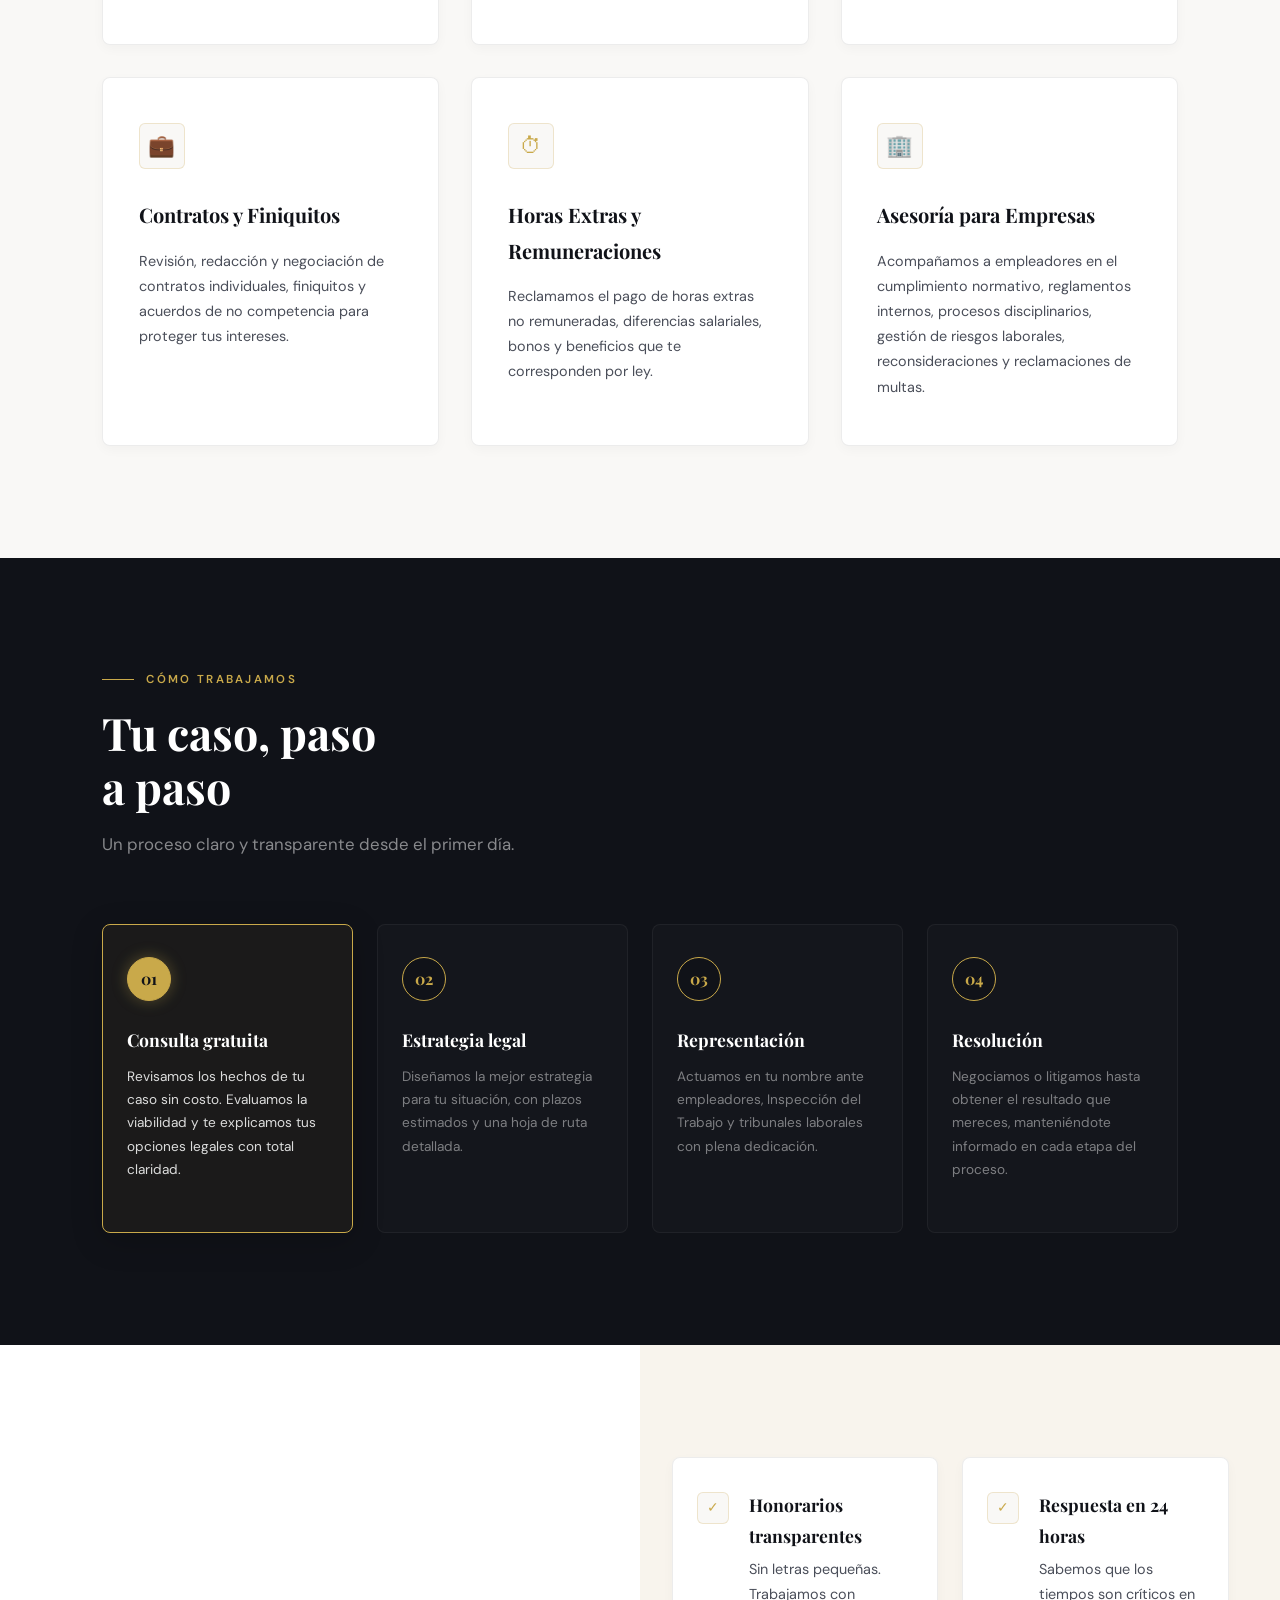
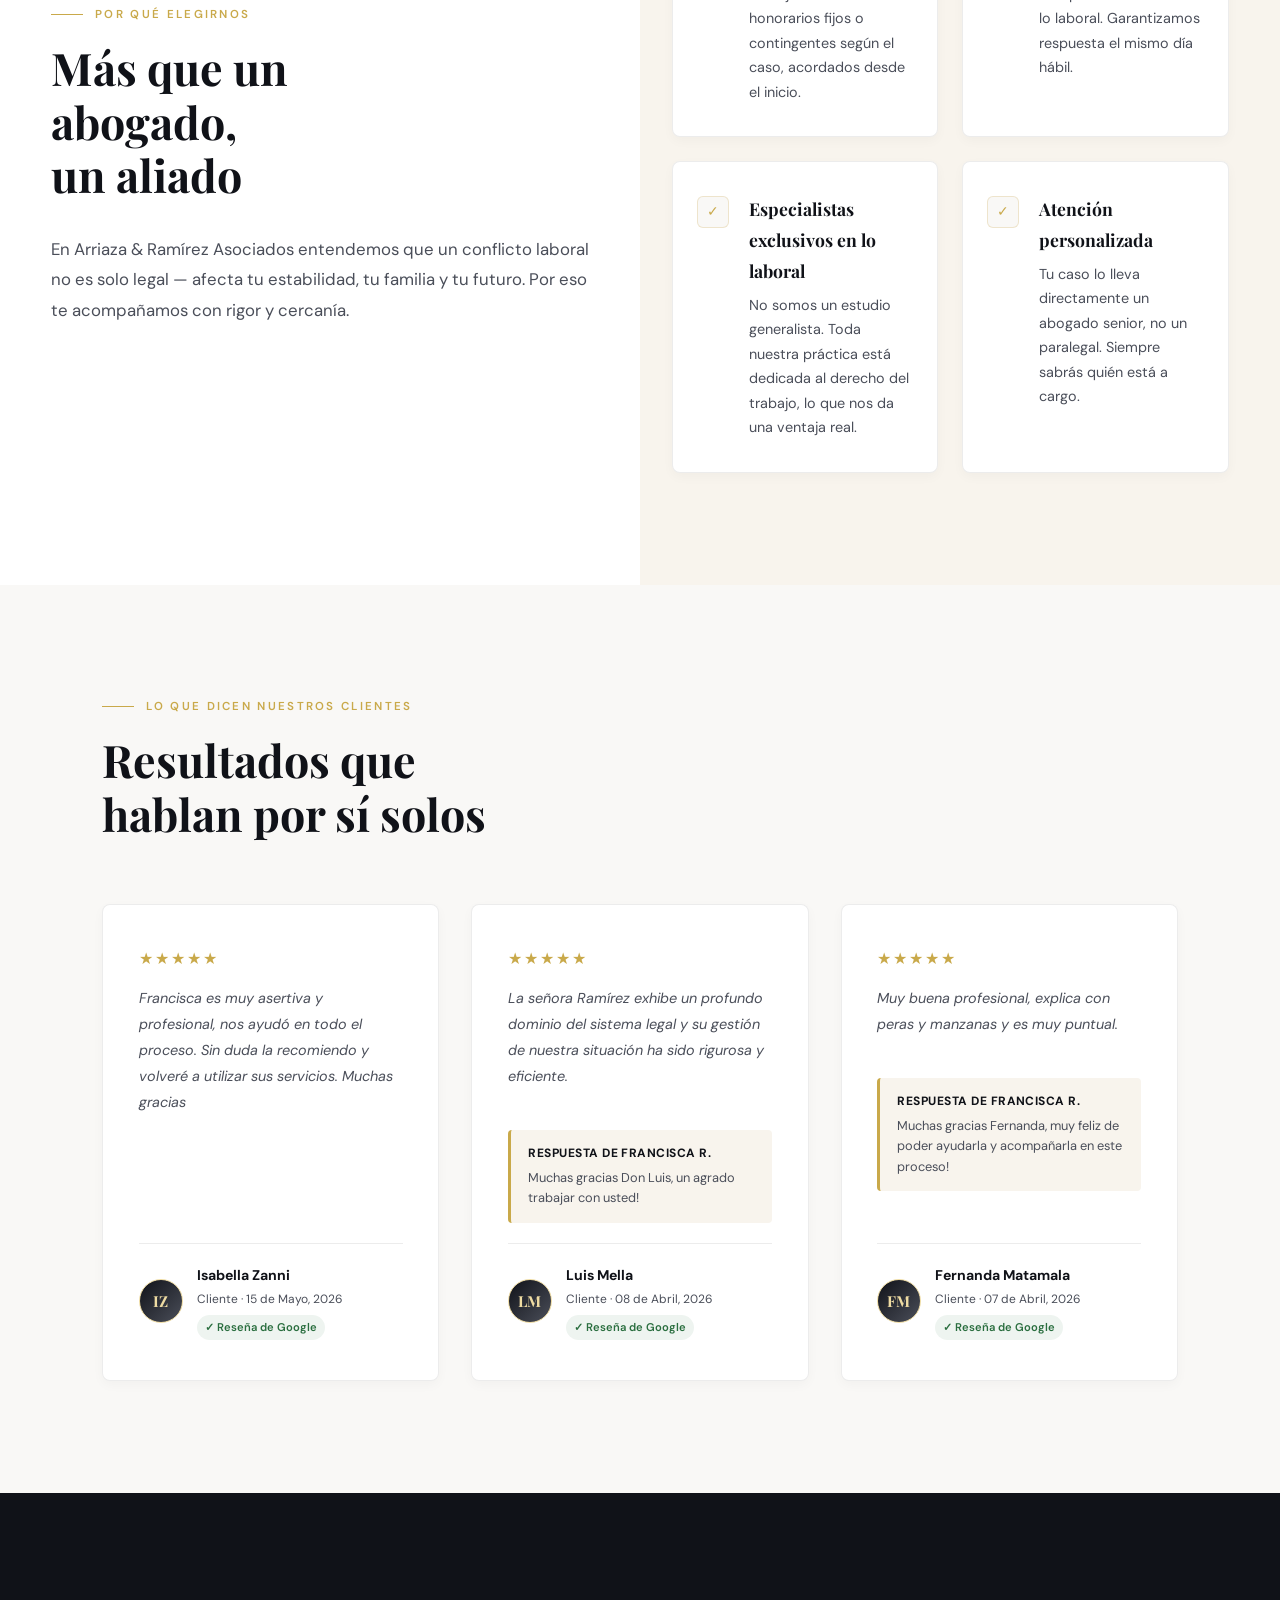
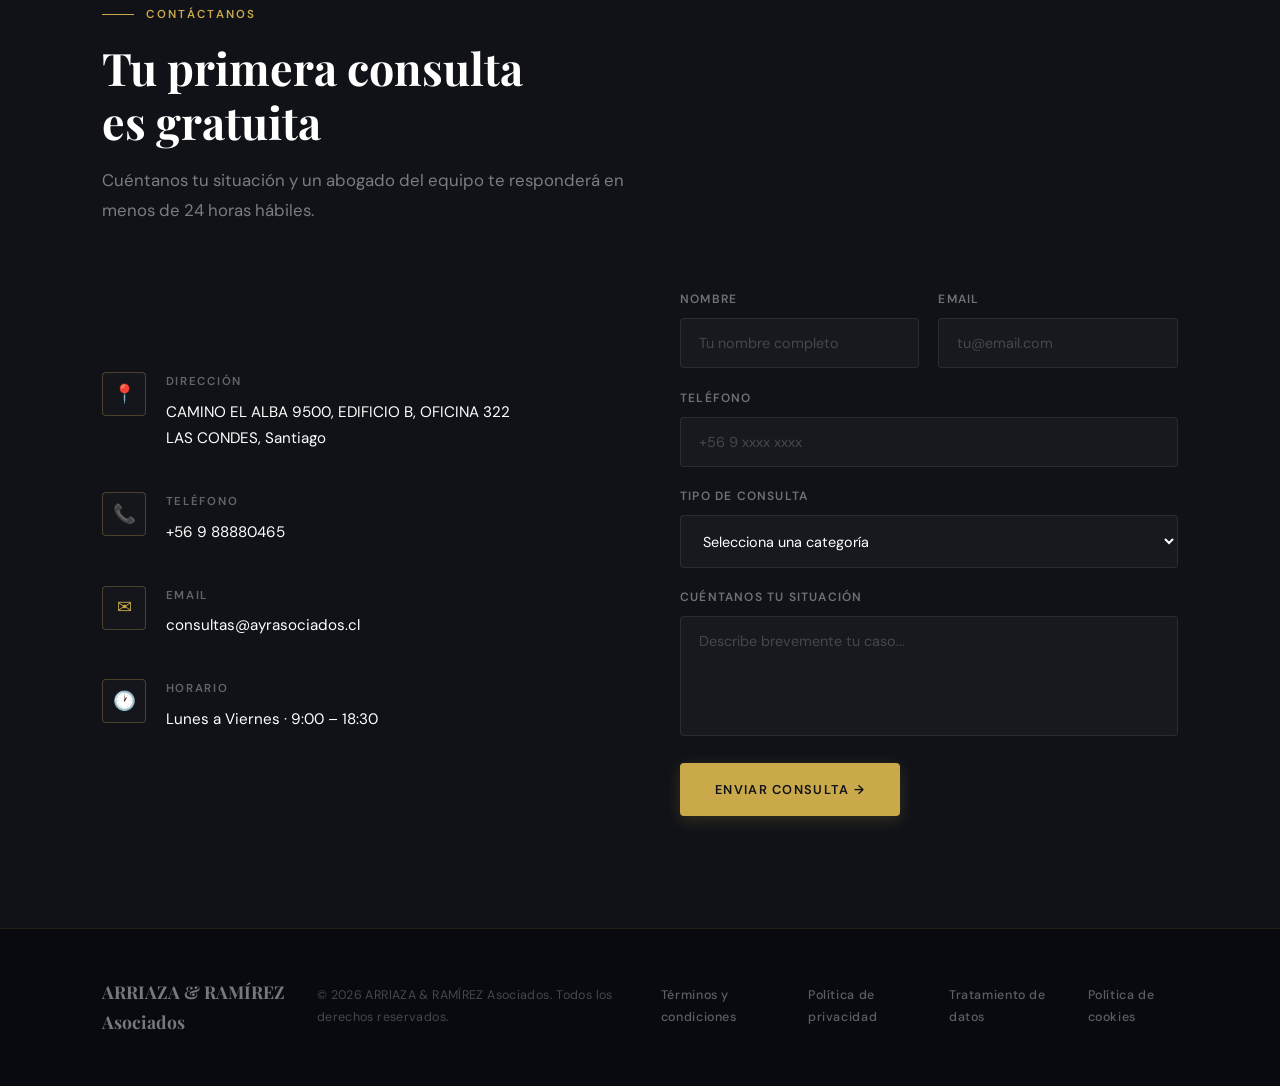
==== commit 2fe85f66: "feat: update branding assets and integrate new logo into index.html" ====
--- a/index.html
+++ b/index.html
@@ -1,337 +1,379 @@
 <!DOCTYPE html>
 <html lang="es">
+
 <head>
-<meta charset="UTF-8">
-<meta name="viewport" content="width=device-width, initial-scale=1.0">
-<title>Arriaza & Ramírez Asociados — Derecho Laboral</title>
-<link href="https://fonts.googleapis.com/css2?family=Playfair+Display:ital,wght@0,400;0,700;1,400&family=DM+Sans:wght@300;400;500&display=swap" rel="stylesheet">
-<link rel="stylesheet" href="style.css">
+  <meta charset="UTF-8">
+  <meta name="viewport" content="width=device-width, initial-scale=1.0">
+  <title>Arriaza & Ramírez Asociados — Derecho Laboral</title>
+  <link rel="icon" type="image/png" href="media/logo/logo_oficial.png">
+  <link
+    href="https://fonts.googleapis.com/css2?family=Playfair+Display:ital,wght@0,400;0,700;1,400&family=DM+Sans:wght@300;400;500&display=swap"
+    rel="stylesheet">
+  <link rel="stylesheet" href="style.css">
 </head>
+
 <body>
 
-<!-- NAV -->
-<nav>
-  <a class="logo" href="#">Arriaza & Ramírez <span></span>Asociados</a>
-  <ul>
-    <li><a href="#servicios">Servicios</a></li>
-    <li><a href="#proceso">Proceso</a></li>
-    <li><a href="#nosotros">Nosotros</a></li>
-    <li><a href="#testimonios">Testimonios</a></li>
-    <li><a class="btn-nav" href="#contacto">Consulta Gratuita</a></li>
-  </ul>
-</nav>
-
-<!-- HERO -->
-<section class="hero">
-  <div class="hero-left">
-    <div class="hero-eyebrow">Derecho Laboral Especializado</div>
-    <h1>Defendemos tus<br><em>derechos</em> en el<br>trabajo</h1>
-    <p class="hero-sub">
-      Representamos a trabajadores y empresas en conflictos laborales, despidos, indemnizaciones y negociaciones colectivas. Con medidas ajustadas a tus necesidades.
+  <!-- NAV -->
+  <nav>
+    <a class="logo-link" href="#">
+      <img src="media/logo/logo_oficial.png" alt="Arriaza & Ramírez Asociados" class="nav-logo-img">
+    </a>
+    <ul>
+      <li><a href="#servicios">Servicios</a></li>
+      <li><a href="#proceso">Proceso</a></li>
+      <li><a href="#nosotros">Nosotros</a></li>
+      <li><a href="#testimonios">Testimonios</a></li>
+      <li><a class="btn-nav" href="#contacto">Consulta Gratuita</a></li>
+    </ul>
+  </nav>
+
+  <!-- HERO -->
+  <section class="hero">
+    <div class="hero-left">
+      <div class="hero-eyebrow">Derecho Laboral Especializado</div>
+      <h1>Defendemos tus<br><em>derechos</em> en el<br>trabajo</h1>
+      <p class="hero-sub">
+        Representamos a trabajadores y empresas en conflictos laborales, despidos, indemnizaciones y negociaciones
+        colectivas. Con medidas ajustadas a tus necesidades.
+      </p>
+      <div class="hero-actions">
+        <a href="#contacto" class="btn-primary">Consulta Gratuita</a>
+        <a href="#servicios" class="btn-secondary">Ver Servicios</a>
+      </div>
+    </div>
+
+    <div class="hero-right">
+      <div class="hero-right-pattern"></div>
+      <div class="team-panel">
+        <div class="team-eyebrow">Nuestro Equipo</div>
+        <div class="team-grid">
+          <div class="team-member">
+            <img src="media/abogado_laboral1(oficial).jpeg" alt="Antonio Arriaza" class="team-photo">
+            <div class="team-overlay"></div>
+            <div class="team-info">
+              <div class="team-name">Antonio Arriaza</div>
+              <div class="team-role">Abogado Laboral</div>
+              <div class="team-desc">Derecho laboral y seguridad social</div>
+            </div>
+          </div>
+          <div class="team-member">
+            <img src="media/abodaga_laboral2(oficial) .jpeg" alt="Francisca Ramírez" class="team-photo">
+            <div class="team-overlay"></div>
+            <div class="team-info">
+              <div class="team-name">Francisca Ramírez</div>
+              <div class="team-role">Abogada Laboral</div>
+              <div class="team-desc">Derecho civil, migratorio y familia</div>
+            </div>
+          </div>
+          <div class="team-member">
+            <img src="media/administrativa1(oficial).jpeg" alt="Saray Salinas" class="team-photo">
+            <div class="team-overlay"></div>
+            <div class="team-info">
+              <div class="team-name">Saray Salinas</div>
+              <div class="team-role">Administrativa</div>
+              <div class="team-desc">Técnico jurídico</div>
+            </div>
+          </div>
+        </div>
+      </div>
+    </div>
+  </section>
+
+  <!-- SERVICIOS -->
+  <section class="section" id="servicios">
+    <div class="section-label">Áreas de práctica</div>
+    <h2>¿En qué podemos<br>ayudarte?</h2>
+    <p class="section-intro">Ofrecemos representación legal integral en todas las materias del derecho laboral chileno,
+      tanto para trabajadores como para empleadores.</p>
+
+    <div class="services-grid">
+      <div class="service-card">
+        <div class="service-icon">⚖</div>
+        <div class="service-title">Despido Injustificado</div>
+        <p class="service-desc">Evaluamos tu caso, calculamos la indemnización que te corresponde y te representamos
+          ante el juzgado laboral para obtener el máximo.</p>
+      </div>
+      <div class="service-card">
+        <div class="service-icon">📋</div>
+        <div class="service-title">Negociación Colectiva</div>
+        <p class="service-desc">Asesoramos a sindicatos y empresas en procesos de negociación colectiva, mediación y
+          arbitraje laboral.</p>
+      </div>
+      <div class="service-card">
+        <div class="service-icon">🛡</div>
+        <div class="service-title">Acoso Laboral </div>
+        <p class="service-desc">Representamos víctimas de acoso, hostigamiento y discriminación en el trabajo,
+          incluyendo denuncias ante la Inspección del Trabajo.</p>
+      </div>
+      <div class="service-card">
+        <div class="service-icon">💼</div>
+        <div class="service-title">Contratos y Finiquitos</div>
+        <p class="service-desc">Revisión, redacción y negociación de contratos individuales, finiquitos y acuerdos de no
+          competencia para proteger tus intereses.</p>
+      </div>
+      <div class="service-card">
+        <div class="service-icon">⏱</div>
+        <div class="service-title">Horas Extras y Remuneraciones</div>
+        <p class="service-desc">Reclamamos el pago de horas extras no remuneradas, diferencias salariales, bonos y
+          beneficios que te corresponden por ley.</p>
+      </div>
+      <div class="service-card">
+        <div class="service-icon">🏢</div>
+        <div class="service-title">Asesoría para Empresas</div>
+        <p class="service-desc">Acompañamos a empleadores en el cumplimiento normativo, reglamentos internos, procesos
+          disciplinarios, gestión de riesgos laborales, reconsideraciones y reclamaciones de multas.</p>
+      </div>
+    </div>
+  </section>
+
+  <!-- PROCESO -->
+  <section class="section-dark" id="proceso">
+    <div class="section-label" style="color: var(--gold);">Cómo trabajamos</div>
+    <h2 style="color: var(--white);">Tu caso, paso<br>a paso</h2>
+    <p class="section-intro">Un proceso claro y transparente desde el primer día.</p>
+
+    <div class="steps">
+      <div class="step" onclick="activateStep(this, 1)">
+        <div class="step-num">01</div>
+        <div class="step-title">Consulta gratuita</div>
+        <p class="step-desc">Revisamos los hechos de tu caso sin costo. Evaluamos la viabilidad y te explicamos tus
+          opciones legales con total claridad.</p>
+        <div class="step-progress-container">
+          <div class="step-progress-bar"></div>
+        </div>
+      </div>
+      <div class="step" onclick="activateStep(this, 2)">
+        <div class="step-num">02</div>
+        <div class="step-title">Estrategia legal</div>
+        <p class="step-desc">Diseñamos la mejor estrategia para tu situación, con plazos estimados y una hoja de ruta
+          detallada.</p>
+        <div class="step-progress-container">
+          <div class="step-progress-bar"></div>
+        </div>
+      </div>
+      <div class="step" onclick="activateStep(this, 3)">
+        <div class="step-num">03</div>
+        <div class="step-title">Representación</div>
+        <p class="step-desc">Actuamos en tu nombre ante empleadores, Inspección del Trabajo y tribunales laborales con
+          plena dedicación.</p>
+        <div class="step-progress-container">
+          <div class="step-progress-bar"></div>
+        </div>
+      </div>
+      <div class="step" onclick="activateStep(this, 4)">
+        <div class="step-num">04</div>
+        <div class="step-title">Resolución</div>
+        <p class="step-desc">Negociamos o litigamos hasta obtener el resultado que mereces, manteniéndote informado en
+          cada etapa del proceso.</p>
+        <div class="step-progress-container">
+          <div class="step-progress-bar"></div>
+        </div>
+      </div>
+    </div>
+  </section>
+
+  <!-- POR QUÉ ELEGIRNOS -->
+  <section class="why" id="nosotros">
+    <div class="why-left">
+      <div class="section-label">Por qué elegirnos</div>
+      <h2>Más que un<br>abogado,<br>un aliado</h2>
+      <p class="section-intro" style="margin-bottom: 0; margin-top: 1rem;">
+        En Arriaza & Ramírez Asociados entendemos que un conflicto laboral no es solo legal — afecta tu estabilidad, tu
+        familia y tu futuro. Por eso te acompañamos con rigor y cercanía.
+      </p>
+    </div>
+    <div class="why-right">
+      <div class="why-item">
+        <div class="why-check">✓</div>
+        <div>
+          <div class="why-item-title">Honorarios transparentes</div>
+          <p class="why-item-desc">Sin letras pequeñas. Trabajamos con honorarios fijos o contingentes según el caso,
+            acordados desde el inicio.</p>
+        </div>
+      </div>
+      <div class="why-item">
+        <div class="why-check">✓</div>
+        <div>
+          <div class="why-item-title">Respuesta en 24 horas</div>
+          <p class="why-item-desc">Sabemos que los tiempos son críticos en lo laboral. Garantizamos respuesta el mismo
+            día hábil.</p>
+        </div>
+      </div>
+      <div class="why-item">
+        <div class="why-check">✓</div>
+        <div>
+          <div class="why-item-title">Especialistas exclusivos en lo laboral</div>
+          <p class="why-item-desc">No somos un estudio generalista. Toda nuestra práctica está dedicada al derecho del
+            trabajo, lo que nos da una ventaja real.</p>
+        </div>
+      </div>
+      <div class="why-item">
+        <div class="why-check">✓</div>
+        <div>
+          <div class="why-item-title">Atención personalizada</div>
+          <p class="why-item-desc">Tu caso lo lleva directamente un abogado senior, no un paralegal. Siempre sabrás
+            quién está a cargo.</p>
+        </div>
+      </div>
+    </div>
+  </section>
+
+  <!-- TESTIMONIOS -->
+  <section class="testimonials" id="testimonios">
+    <div class="section-label">Lo que dicen nuestros clientes</div>
+    <h2>Resultados que<br>hablan por sí solos</h2>
+
+    <div class="testimonials-grid">
+      <div class="testimony">
+        <div class="testimony-stars">★★★★★</div>
+        <p class="testimony-text">Francisca es muy asertiva y profesional, nos ayudó en todo el proceso. Sin duda la
+          recomiendo y volveré a utilizar sus servicios. Muchas gracias</p>
+        <div class="testimony-meta">
+          <div class="testimony-avatar">IZ</div>
+          <div class="testimony-info">
+            <div class="testimony-author">Isabella Zanni</div>
+            <div class="testimony-role">Cliente · 15 de Mayo, 2026</div>
+            <div class="testimony-verified">✓ Reseña de Google</div>
+          </div>
+        </div>
+      </div>
+      <div class="testimony">
+        <div class="testimony-stars">★★★★★</div>
+        <p class="testimony-text">La señora Ramírez exhibe un profundo dominio del sistema legal y su gestión de nuestra
+          situación ha sido rigurosa y eficiente.</p>
+        <div class="testimony-reply">
+          <div class="testimony-reply-author">Respuesta de Francisca R.</div>
+          <p>Muchas gracias Don Luis, un agrado trabajar con usted!</p>
+        </div>
+        <div class="testimony-meta">
+          <div class="testimony-avatar">LM</div>
+          <div class="testimony-info">
+            <div class="testimony-author">Luis Mella</div>
+            <div class="testimony-role">Cliente · 08 de Abril, 2026</div>
+            <div class="testimony-verified">✓ Reseña de Google</div>
+          </div>
+        </div>
+      </div>
+      <div class="testimony">
+        <div class="testimony-stars">★★★★★</div>
+        <p class="testimony-text">Muy buena profesional, explica con peras y manzanas y es muy puntual.</p>
+        <div class="testimony-reply">
+          <div class="testimony-reply-author">Respuesta de Francisca R.</div>
+          <p>Muchas gracias Fernanda, muy feliz de poder ayudarla y acompañarla en este proceso!</p>
+        </div>
+        <div class="testimony-meta">
+          <div class="testimony-avatar">FM</div>
+          <div class="testimony-info">
+            <div class="testimony-author">Fernanda Matamala</div>
+            <div class="testimony-role">Cliente · 07 de Abril, 2026</div>
+            <div class="testimony-verified">✓ Reseña de Google</div>
+          </div>
+        </div>
+      </div>
+    </div>
+  </section>
+
+  <!-- CONTACTO -->
+  <section class="contact" id="contacto">
+    <div class="section-label">Contáctanos</div>
+    <h2>Tu primera consulta<br>es gratuita</h2>
+    <p class="section-intro">Cuéntanos tu situación y un abogado del equipo te responderá en menos de 24 horas hábiles.
     </p>
-    <div class="hero-actions">
-      <a href="#contacto" class="btn-primary">Consulta Gratuita</a>
-      <a href="#servicios" class="btn-secondary">Ver Servicios</a>
+
+    <div class="contact-grid">
+      <div class="contact-info">
+        <div class="contact-item">
+          <div class="contact-icon">📍</div>
+          <div>
+            <div class="contact-label">Dirección</div>
+            <div class="contact-value">CAMINO EL ALBA 9500, EDIFICIO B, OFICINA 322 <br>LAS CONDES, Santiago</div>
+          </div>
+        </div>
+        <div class="contact-item">
+          <div class="contact-icon">📞</div>
+          <div>
+            <div class="contact-label">Teléfono</div>
+            <div class="contact-value">+56 9 88880465</div>
+          </div>
+        </div>
+        <div class="contact-item">
+          <div class="contact-icon">✉</div>
+          <div>
+            <div class="contact-label">Email</div>
+            <div class="contact-value">consultas@ayrasociados.cl</div>
+          </div>
+        </div>
+        <div class="contact-item">
+          <div class="contact-icon">🕐</div>
+          <div>
+            <div class="contact-label">Horario</div>
+            <div class="contact-value">Lunes a Viernes · 9:00 – 18:30</div>
+          </div>
+        </div>
+      </div>
+
+      <form class="contact-form">
+        <div class="form-row">
+          <div class="form-group">
+            <label class="form-label">Nombre</label>
+            <input type="text" placeholder="Tu nombre completo" required>
+          </div>
+          <div class="form-group">
+            <label class="form-label">Email</label>
+            <input type="email" placeholder="tu@email.com" required>
+          </div>
+        </div>
+        <div class="form-group">
+          <label class="form-label">Teléfono</label>
+          <input type="tel" placeholder="+56 9 xxxx xxxx" required>
+        </div>
+        <div class="form-group">
+          <label class="form-label">Tipo de consulta</label>
+          <select required>
+            <option value="">Selecciona una categoría</option>
+            <option>Despido injustificado</option>
+            <option>Acoso laboral</option>
+            <option>Horas extras / Remuneraciones</option>
+            <option>Negociación colectiva</option>
+            <option>Contratos / Finiquitos</option>
+            <option>Asesoría para empresa</option>
+            <option>Otra consulta</option>
+          </select>
+        </div>
+        <div class="form-group">
+          <label class="form-label">Cuéntanos tu situación</label>
+          <textarea placeholder="Describe brevemente tu caso..." required></textarea>
+        </div>
+        <button type="submit" class="btn-primary" style="align-self: flex-start; margin-top: 0.5rem;">
+          Enviar Consulta →
+        </button>
+      </form>
+    </div>
+  </section>
+
+  <!-- SYSTEM MODALS -->
+  <div id="modal-legal" class="modal-overlay" onclick="closeModalOnOverlay(event)">
+    <div class="modal-content">
+      <button class="modal-close" onclick="closeModal()">&times;</button>
+      <h3 class="modal-title" id="modal-title-text"></h3>
+      <div class="modal-body" id="modal-body-content"></div>
     </div>
   </div>
 
-  <div class="hero-right">
-    <div class="hero-right-pattern"></div>
-    <div class="team-panel">
-      <div class="team-eyebrow">Nuestro Equipo</div>
-      <div class="team-grid">
-        <div class="team-member">
-          <div class="team-photo-wrap"><img src="media/abogado_laboral1.jpg" alt="Antonio Arriaza" class="team-photo"></div>
-          <div class="team-info">
-          <div class="team-name">Antonio Arriaza</div>
-          <div class="team-role">Abogado Laboral</div>
-        </div>
-      </div>
-        <div class="team-member">
-          <div class="team-photo-wrap"><img src="media/abogada_laboral1.jpg" alt="Francisca Ramírez" class="team-photo"></div>
-          <div class="team-info">
-          <div class="team-name">Francisca Ramírez</div>
-          <div class="team-role">Abogada Laboral</div>
-        </div>
-      </div>
-        <div class="team-member">
-          <div class="team-photo-wrap"><img src="media/administrativa1.jpg" alt="Saray Salinas" class="team-photo"></div>
-          <div class="team-info">
-          <div class="team-name">Saray Salinas</div>
-          <div class="team-role">Administrativa</div>
-        </div>
-      </div>
-      </div>
-    </div>
-  </div>
-</section>
-
-<!-- SERVICIOS -->
-<section class="section" id="servicios">
-  <div class="section-label">Áreas de práctica</div>
-  <h2>¿En qué podemos<br>ayudarte?</h2>
-  <p class="section-intro">Ofrecemos representación legal integral en todas las materias del derecho laboral chileno, tanto para trabajadores como para empleadores.</p>
-
-  <div class="services-grid">
-    <div class="service-card">
-      <div class="service-icon">⚖</div>
-      <div class="service-title">Despido Injustificado</div>
-      <p class="service-desc">Evaluamos tu caso, calculamos la indemnización que te corresponde y te representamos ante el juzgado laboral para obtener el máximo.</p>
-    </div>
-    <div class="service-card">
-      <div class="service-icon">📋</div>
-      <div class="service-title">Negociación Colectiva</div>
-      <p class="service-desc">Asesoramos a sindicatos y empresas en procesos de negociación colectiva, mediación y arbitraje laboral.</p>
-    </div>
-    <div class="service-card">
-      <div class="service-icon">🛡</div>
-      <div class="service-title">Acoso Laboral </div>
-      <p class="service-desc">Representamos víctimas de acoso, hostigamiento y discriminación en el trabajo, incluyendo denuncias ante la Inspección del Trabajo.</p>
-    </div>
-    <div class="service-card">
-      <div class="service-icon">💼</div>
-      <div class="service-title">Contratos y Finiquitos</div>
-      <p class="service-desc">Revisión, redacción y negociación de contratos individuales, finiquitos y acuerdos de no competencia para proteger tus intereses.</p>
-    </div>
-    <div class="service-card">
-      <div class="service-icon">⏱</div>
-      <div class="service-title">Horas Extras y Remuneraciones</div>
-      <p class="service-desc">Reclamamos el pago de horas extras no remuneradas, diferencias salariales, bonos y beneficios que te corresponden por ley.</p>
-    </div>
-    <div class="service-card">
-      <div class="service-icon">🏢</div>
-      <div class="service-title">Asesoría para Empresas</div>
-      <p class="service-desc">Acompañamos a empleadores en el cumplimiento normativo, reglamentos internos, procesos disciplinarios, gestión de riesgos laborales, reconsideraciones y reclamaciones de multas.</p>
-    </div>
-  </div>
-</section>
-
-<!-- PROCESO -->
-<section class="section-dark" id="proceso">
-  <div class="section-label" style="color: var(--gold);">Cómo trabajamos</div>
-  <h2 style="color: var(--white);">Tu caso, paso<br>a paso</h2>
-  <p class="section-intro">Un proceso claro y transparente desde el primer día.</p>
-
-  <div class="steps">
-    <div class="step" onclick="activateStep(this, 1)">
-      <div class="step-num">01</div>
-      <div class="step-title">Consulta gratuita</div>
-      <p class="step-desc">Revisamos los hechos de tu caso sin costo. Evaluamos la viabilidad y te explicamos tus opciones legales con total claridad.</p>
-      <div class="step-progress-container">
-        <div class="step-progress-bar"></div>
-      </div>
-    </div>
-    <div class="step" onclick="activateStep(this, 2)">
-      <div class="step-num">02</div>
-      <div class="step-title">Estrategia legal</div>
-      <p class="step-desc">Diseñamos la mejor estrategia para tu situación, con plazos estimados y una hoja de ruta detallada.</p>
-      <div class="step-progress-container">
-        <div class="step-progress-bar"></div>
-      </div>
-    </div>
-    <div class="step" onclick="activateStep(this, 3)">
-      <div class="step-num">03</div>
-      <div class="step-title">Representación</div>
-      <p class="step-desc">Actuamos en tu nombre ante empleadores, Inspección del Trabajo y tribunales laborales con plena dedicación.</p>
-      <div class="step-progress-container">
-        <div class="step-progress-bar"></div>
-      </div>
-    </div>
-    <div class="step" onclick="activateStep(this, 4)">
-      <div class="step-num">04</div>
-      <div class="step-title">Resolución</div>
-      <p class="step-desc">Negociamos o litigamos hasta obtener el resultado que mereces, manteniéndote informado en cada etapa del proceso.</p>
-      <div class="step-progress-container">
-        <div class="step-progress-bar"></div>
-      </div>
-    </div>
-  </div>
-</section>
-
-<!-- POR QUÉ ELEGIRNOS -->
-<section class="why" id="nosotros">
-  <div class="why-left">
-    <div class="section-label">Por qué elegirnos</div>
-    <h2>Más que un<br>abogado,<br>un aliado</h2>
-    <p class="section-intro" style="margin-bottom: 0; margin-top: 1rem;">
-      En Arriaza & Ramírez Asociados entendemos que un conflicto laboral no es solo legal — afecta tu estabilidad, tu familia y tu futuro. Por eso te acompañamos con rigor y cercanía.
-    </p>
-  </div>
-  <div class="why-right">
-    <div class="why-item">
-      <div class="why-check">✓</div>
-      <div>
-        <div class="why-item-title">Honorarios transparentes</div>
-        <p class="why-item-desc">Sin letras pequeñas. Trabajamos con honorarios fijos o contingentes según el caso, acordados desde el inicio.</p>
-      </div>
-    </div>
-    <div class="why-item">
-      <div class="why-check">✓</div>
-      <div>
-        <div class="why-item-title">Respuesta en 24 horas</div>
-        <p class="why-item-desc">Sabemos que los tiempos son críticos en lo laboral. Garantizamos respuesta el mismo día hábil.</p>
-      </div>
-    </div>
-    <div class="why-item">
-      <div class="why-check">✓</div>
-      <div>
-        <div class="why-item-title">Especialistas exclusivos en lo laboral</div>
-        <p class="why-item-desc">No somos un estudio generalista. Toda nuestra práctica está dedicada al derecho del trabajo, lo que nos da una ventaja real.</p>
-      </div>
-    </div>
-    <div class="why-item">
-      <div class="why-check">✓</div>
-      <div>
-        <div class="why-item-title">Atención personalizada</div>
-        <p class="why-item-desc">Tu caso lo lleva directamente un abogado senior, no un paralegal. Siempre sabrás quién está a cargo.</p>
-      </div>
-    </div>
-  </div>
-</section>
-
-<!-- TESTIMONIOS -->
-<section class="testimonials" id="testimonios">
-  <div class="section-label">Lo que dicen nuestros clientes</div>
-  <h2>Resultados que<br>hablan por sí solos</h2>
-
-  <div class="testimonials-grid">
-    <div class="testimony">
-      <div class="testimony-stars">★★★★★</div>
-      <p class="testimony-text">Me despidieron sin pagar mis indemnizaciones tras 8 años de servicio y pensé que sería un trámite eterno e imposible. El equipo del estudio me guió con total transparencia y en menos de 4 meses logramos un avenimiento favorable que cubrió todo lo adeudado.</p>
-      <div class="testimony-meta">
-        <div class="testimony-avatar">CV</div>
-        <div class="testimony-info">
-          <div class="testimony-author">Carolina Valenzuela</div>
-          <div class="testimony-role">Asistente de Recursos Humanos · Santiago</div>
-          <div class="testimony-verified">✓ Caso Exitoso</div>
-        </div>
-      </div>
-    </div>
-    <div class="testimony">
-      <div class="testimony-stars">★★★★★</div>
-      <p class="testimony-text">Sufrí una situación límite de acoso laboral y me daba pánico denunciar por miedo a perder mi fuente de ingresos. Los abogados me brindaron un apoyo humano excepcional y una estrategia impecable, logrando mi autodespido con la indemnización que correspondía.</p>
-      <div class="testimony-meta">
-        <div class="testimony-avatar">ME</div>
-        <div class="testimony-info">
-          <div class="testimony-author">Manuel Espinoza</div>
-          <div class="testimony-role">Supervisor de Logística · San Bernardo</div>
-          <div class="testimony-verified">✓ Cliente Verificado</div>
-        </div>
-      </div>
-    </div>
-    <div class="testimony">
-      <div class="testimony-stars">★★★★★</div>
-      <p class="testimony-text">Como empresa, necesitábamos reestructurar nuestra dotación de personal cumpliendo estrictamente con la normativa. Su asesoría corporativa preventiva fue excelente, permitiendo llevar a cabo los cambios sin conflictos y con plena seguridad jurídica.</p>
-      <div class="testimony-meta">
-        <div class="testimony-avatar">AL</div>
-        <div class="testimony-info">
-          <div class="testimony-author">Andrés Larraín</div>
-          <div class="testimony-role">Gerente de Operaciones · Empresa Retail</div>
-          <div class="testimony-verified">✓ Caso Exitoso</div>
-        </div>
-      </div>
-    </div>
-  </div>
-</section>
-
-<!-- CONTACTO -->
-<section class="contact" id="contacto">
-  <div class="section-label">Contáctanos</div>
-  <h2>Tu primera consulta<br>es gratuita</h2>
-  <p class="section-intro">Cuéntanos tu situación y un abogado del equipo te responderá en menos de 24 horas hábiles.</p>
-
-  <div class="contact-grid">
-    <div class="contact-info">
-      <div class="contact-item">
-        <div class="contact-icon">📍</div>
-        <div>
-          <div class="contact-label">Dirección</div>
-          <div class="contact-value">CAMINO EL ALBA 9500, EDIFICIO B, OFICINA 322 <br>LAS CONDES, Santiago</div>
-        </div>
-      </div>
-      <div class="contact-item">
-        <div class="contact-icon">📞</div>
-        <div>
-          <div class="contact-label">Teléfono</div>
-          <div class="contact-value">+56 9 88880465</div>
-        </div>
-      </div>
-      <div class="contact-item">
-        <div class="contact-icon">✉</div>
-        <div>
-          <div class="contact-label">Email</div>
-          <div class="contact-value">consultas@ayrasociados.cl</div>
-        </div>
-      </div>
-      <div class="contact-item">
-        <div class="contact-icon">🕐</div>
-        <div>
-          <div class="contact-label">Horario</div>
-          <div class="contact-value">Lunes a Viernes · 9:00 – 18:30</div>
-        </div>
-      </div>
-    </div>
-
-    <form class="contact-form">
-      <div class="form-row">
-        <div class="form-group">
-          <label class="form-label">Nombre</label>
-          <input type="text" placeholder="Tu nombre completo" required>
-        </div>
-        <div class="form-group">
-          <label class="form-label">Email</label>
-          <input type="email" placeholder="tu@email.com" required>
-        </div>
-      </div>
-      <div class="form-group">
-        <label class="form-label">Teléfono</label>
-        <input type="tel" placeholder="+56 9 xxxx xxxx" required>
-      </div>
-      <div class="form-group">
-        <label class="form-label">Tipo de consulta</label>
-        <select required>
-          <option value="">Selecciona una categoría</option>
-          <option>Despido injustificado</option>
-          <option>Acoso laboral</option>
-          <option>Horas extras / Remuneraciones</option>
-          <option>Negociación colectiva</option>
-          <option>Contratos / Finiquitos</option>
-          <option>Asesoría para empresa</option>
-          <option>Otra consulta</option>
-        </select>
-      </div>
-      <div class="form-group">
-        <label class="form-label">Cuéntanos tu situación</label>
-        <textarea placeholder="Describe brevemente tu caso..." required></textarea>
-      </div>
-      <button type="submit" class="btn-primary" style="align-self: flex-start; margin-top: 0.5rem;">
-        Enviar Consulta →
-      </button>
-    </form>
-  </div>
-</section>
-
-<!-- SYSTEM MODALS -->
-<div id="modal-legal" class="modal-overlay" onclick="closeModalOnOverlay(event)">
-  <div class="modal-content">
-    <button class="modal-close" onclick="closeModal()">&times;</button>
-    <h3 class="modal-title" id="modal-title-text"></h3>
-    <div class="modal-body" id="modal-body-content"></div>
-  </div>
-</div>
-
-<!-- FOOTER -->
-<footer>
-  <a class="footer-logo" href="#">ARRIAZA & RAMÍREZ<span> </span>Asociados</a>
-  <div class="footer-copy">© 2026 ARRIAZA & RAMÍREZ Asociados. Todos los derechos reservados.</div>
-  <div class="footer-links">
-    <a href="javascript:void(0)" onclick="openModal('terminos')">Términos y condiciones</a>
-    <a href="javascript:void(0)" onclick="openModal('privacidad')">Política de privacidad</a>
-    <a href="javascript:void(0)" onclick="openModal('datos')">Tratamiento de datos</a>
-    <a href="javascript:void(0)" onclick="openModal('cookies')">Política de cookies</a>
-  </div>
-</footer>
-
-<script src="script.js"></script>
+  <!-- FOOTER -->
+  <footer>
+    <a class="footer-logo" href="#">ARRIAZA & RAMÍREZ<span> </span>Asociados</a>
+    <div class="footer-copy">© 2026 ARRIAZA & RAMÍREZ Asociados. Todos los derechos reservados.</div>
+    <div class="footer-links">
+      <a href="javascript:void(0)" onclick="openModal('terminos')">Términos y condiciones</a>
+      <a href="javascript:void(0)" onclick="openModal('privacidad')">Política de privacidad</a>
+      <a href="javascript:void(0)" onclick="openModal('datos')">Tratamiento de datos</a>
+      <a href="javascript:void(0)" onclick="openModal('cookies')">Política de cookies</a>
+    </div>
+  </footer>
+
+  <script src="script.js"></script>
 </body>
-</html>
+
+</html>
--- a/style.css
+++ b/style.css
@@ -51,6 +51,22 @@
 .logo span { color: var(--gold); }
 .logo:hover { opacity: 0.85; }
 
+.logo-link {
+  display: flex;
+  align-items: center;
+  text-decoration: none;
+  transition: var(--transition-smooth);
+}
+.logo-link:hover {
+  opacity: 0.85;
+}
+.nav-logo-img {
+  height: 68px;
+  width: auto;
+  object-fit: contain;
+  display: block;
+}
+
 nav ul { list-style: none; display: flex; align-items: center; gap: 2.5rem; }
 nav ul a {
   text-decoration: none; color: var(--ink-light);
@@ -550,6 +566,29 @@
   align-self: flex-start;
 }
 
+.testimony-reply {
+  background: var(--gold-pale);
+  border-left: 3px solid var(--gold);
+  padding: 0.9rem 1.1rem;
+  margin-top: 0.5rem;
+  margin-bottom: 1.25rem;
+  border-radius: 4px;
+  font-size: 0.8rem;
+  color: var(--ink-light);
+  line-height: 1.6;
+}
+.testimony-reply-author {
+  font-weight: 700;
+  color: var(--ink);
+  margin-bottom: 0.25rem;
+  font-size: 0.75rem;
+  text-transform: uppercase;
+  letter-spacing: 0.04em;
+}
+.testimony-reply p {
+  margin: 0;
+}
+
 /* ── CONTACTO ── */
 .contact { padding: 7rem 8%; background: var(--ink); }
 .contact h2 { color: var(--white); }
@@ -641,35 +680,91 @@
 .team-eyebrow::before {
   content: ''; display: block; width: 32px; height: 1px; background: var(--gold);
 }
-.team-grid { display: flex; flex-direction: column; gap: 1.5rem; }
+.team-grid {
+  display: grid;
+  grid-template-columns: repeat(3, 1fr);
+  gap: 1.25rem;
+}
 .team-member {
-  display: flex; align-items: center; gap: 1.5rem;
-  padding: 1.25rem 1.5rem;
-  border: 1px solid rgba(201,168,76,0.15);
-  border-radius: 6px;
-  background: rgba(255, 255, 255, 0.01);
-  transition: var(--transition-smooth);
-}
-.team-member:hover { border-color: rgba(201,168,76,0.45); background: rgba(255,255,255,0.03); transform: translateX(5px); }
-.team-photo-wrap { flex-shrink: 0; }
-.team-photo-wrap img {
-  width: 72px;
-  height: 72px;
-  border-radius: 6px;
+  position: relative;
+  overflow: hidden;
+  border-radius: 8px;
+  border: 1px solid rgba(201, 168, 76, 0.25);
+  background: var(--ink);
+  height: 280px;
+  transition: var(--transition-smooth);
+  cursor: pointer;
+  display: flex;
+  flex-direction: column;
+  justify-content: flex-end;
+}
+.team-member:hover {
+  border-color: var(--gold);
+  box-shadow: 0 8px 25px rgba(201, 168, 76, 0.25);
+  transform: translateY(-5px);
+}
+.team-photo {
+  position: absolute;
+  inset: 0;
+  width: 100%;
+  height: 100%;
   object-fit: cover;
-  display: block;
-  border: 1.5px solid rgba(201, 168, 76, 0.25);
+  transition: var(--transition-smooth);
+  z-index: 1;
+}
+.team-member:hover .team-photo {
+  transform: scale(1.08);
+}
+.team-overlay {
+  position: absolute;
+  inset: 0;
+  background: linear-gradient(
+    to top,
+    rgba(8, 10, 15, 0.95) 0%,
+    rgba(8, 10, 15, 0.6) 50%,
+    rgba(8, 10, 15, 0.1) 100%
+  );
+  z-index: 2;
+  transition: var(--transition-smooth);
+}
+.team-member:hover .team-overlay {
+  background: linear-gradient(
+    to top,
+    rgba(8, 10, 15, 0.98) 0%,
+    rgba(8, 10, 15, 0.7) 60%,
+    rgba(8, 10, 15, 0.2) 100%
+  );
 }
 .team-info {
+  position: relative;
+  z-index: 3;
+  padding: 1.25rem 1rem;
+  text-align: center;
   display: flex;
-  align-items: baseline;
-  gap: 1rem;
+  flex-direction: column;
+  gap: 0.25rem;
+  pointer-events: none;
 }
 .team-name {
   font-family: 'Playfair Display', serif;
-  font-size: 1.05rem; font-weight: 700; color: var(--white);
-}
-.team-role { font-size: 0.78rem; color: rgba(255,255,255,0.4); letter-spacing: 0.04em; }
+  font-size: 1.05rem;
+  font-weight: 700;
+  color: var(--white);
+  line-height: 1.2;
+}
+.team-role {
+  font-size: 0.78rem;
+  font-weight: 500;
+  color: var(--gold);
+  letter-spacing: 0.04em;
+  text-transform: uppercase;
+}
+.team-desc {
+  font-size: 0.68rem;
+  color: rgba(255, 255, 255, 0.6);
+  line-height: 1.35;
+  margin-top: 0.2rem;
+}
 
 /* ── MODALES ── */
 .modal-overlay {
@@ -767,7 +862,11 @@
 @media (max-width: 900px) {
   nav ul { display: none; }
   .hero { grid-template-columns: 1fr; }
-  .hero-right { display: none; }
+  .hero-right {
+    display: flex;
+    align-items: center;
+    padding: 4rem 5%;
+  }
   .hero-left { padding: 12% 6% 8%; }
   .services-grid { grid-template-columns: 1fr; gap: 1.5rem; }
   .steps { grid-template-columns: 1fr; gap: 1rem; }
@@ -779,6 +878,27 @@
   .form-row { grid-template-columns: 1fr; }
   footer { flex-direction: column; gap: 1.5rem; text-align: center; }
   .footer-links { flex-wrap: wrap; justify-content: center; gap: 1.5rem; }
+  
+  .team-panel {
+    padding: 3rem 1.5rem;
+  }
+  .team-grid {
+    grid-template-columns: repeat(3, 1fr);
+    gap: 1rem;
+  }
+}
+
+@media (max-width: 680px) {
+  .team-grid {
+    grid-template-columns: 1fr;
+    gap: 1.5rem;
+    max-width: 320px;
+    margin: 0 auto;
+    width: 100%;
+  }
+  .team-member {
+    height: 340px;
+  }
 }
 
 @media (max-width: 480px) {
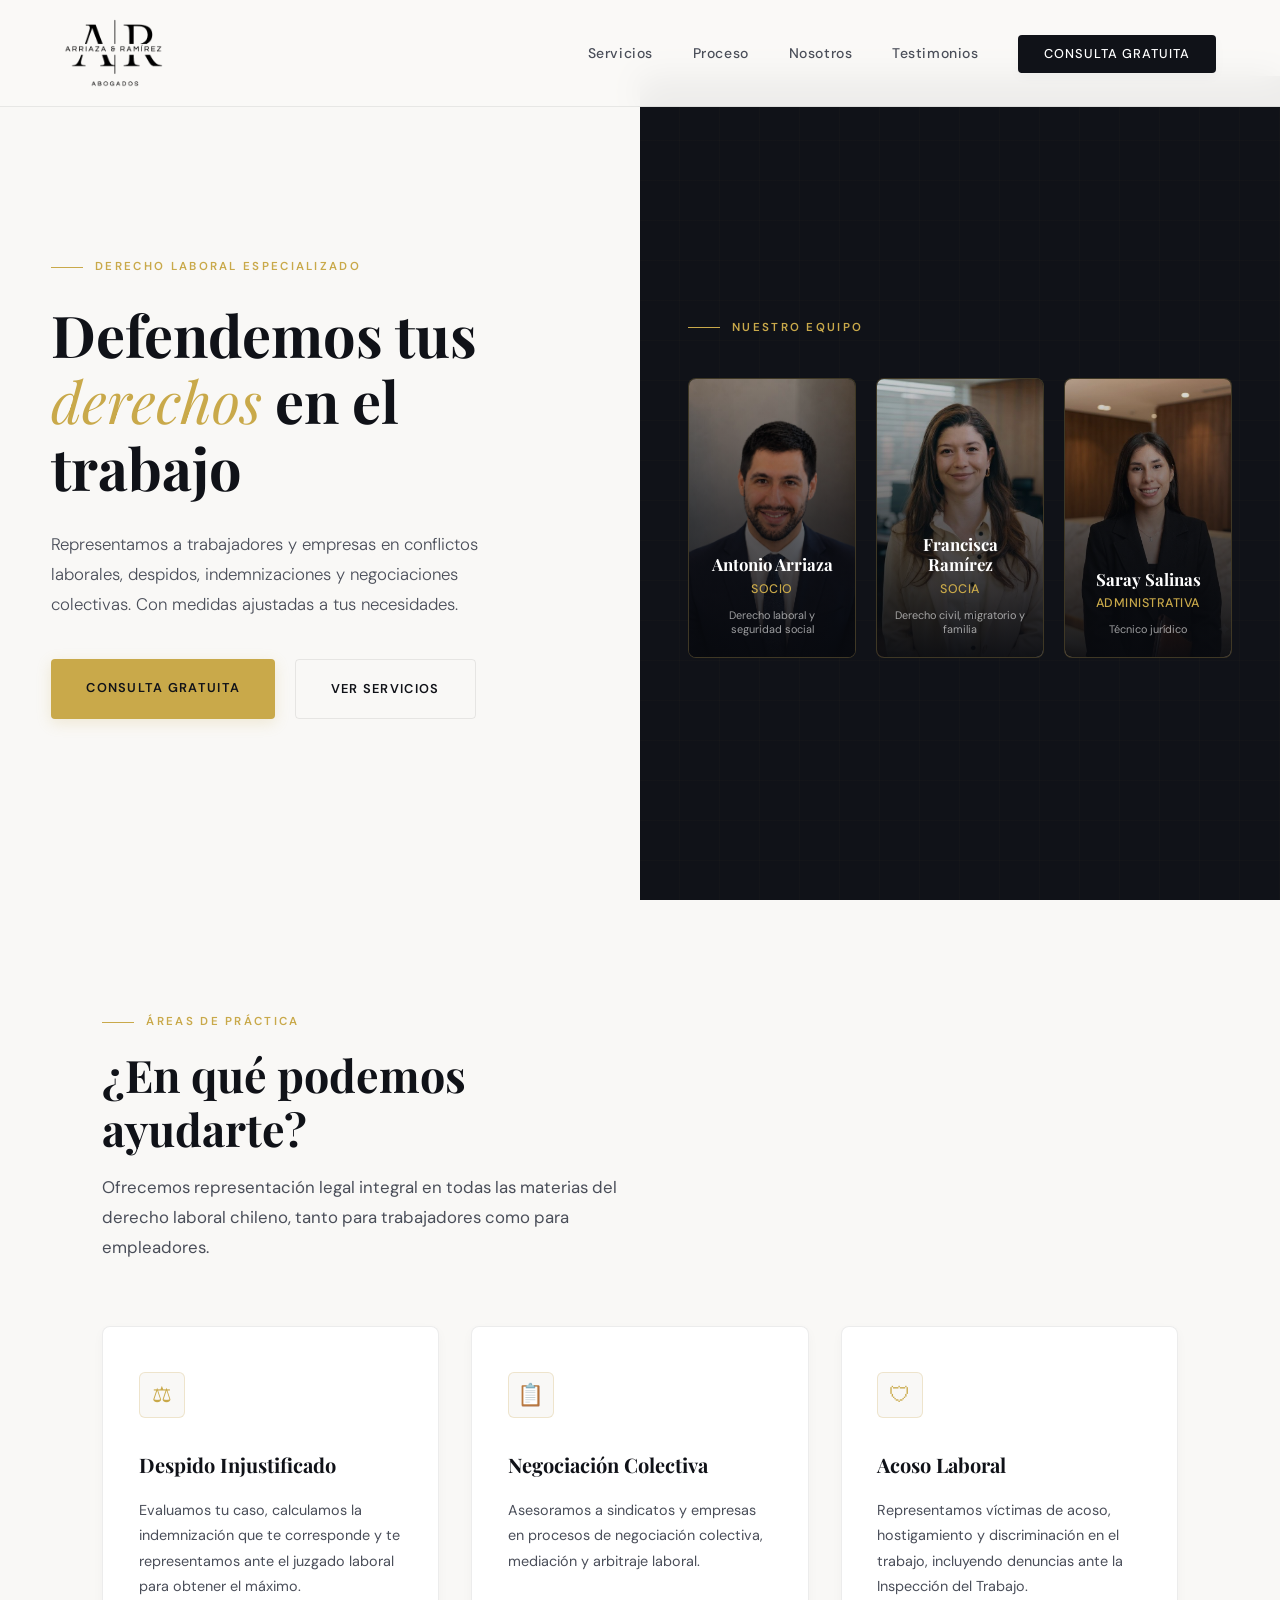
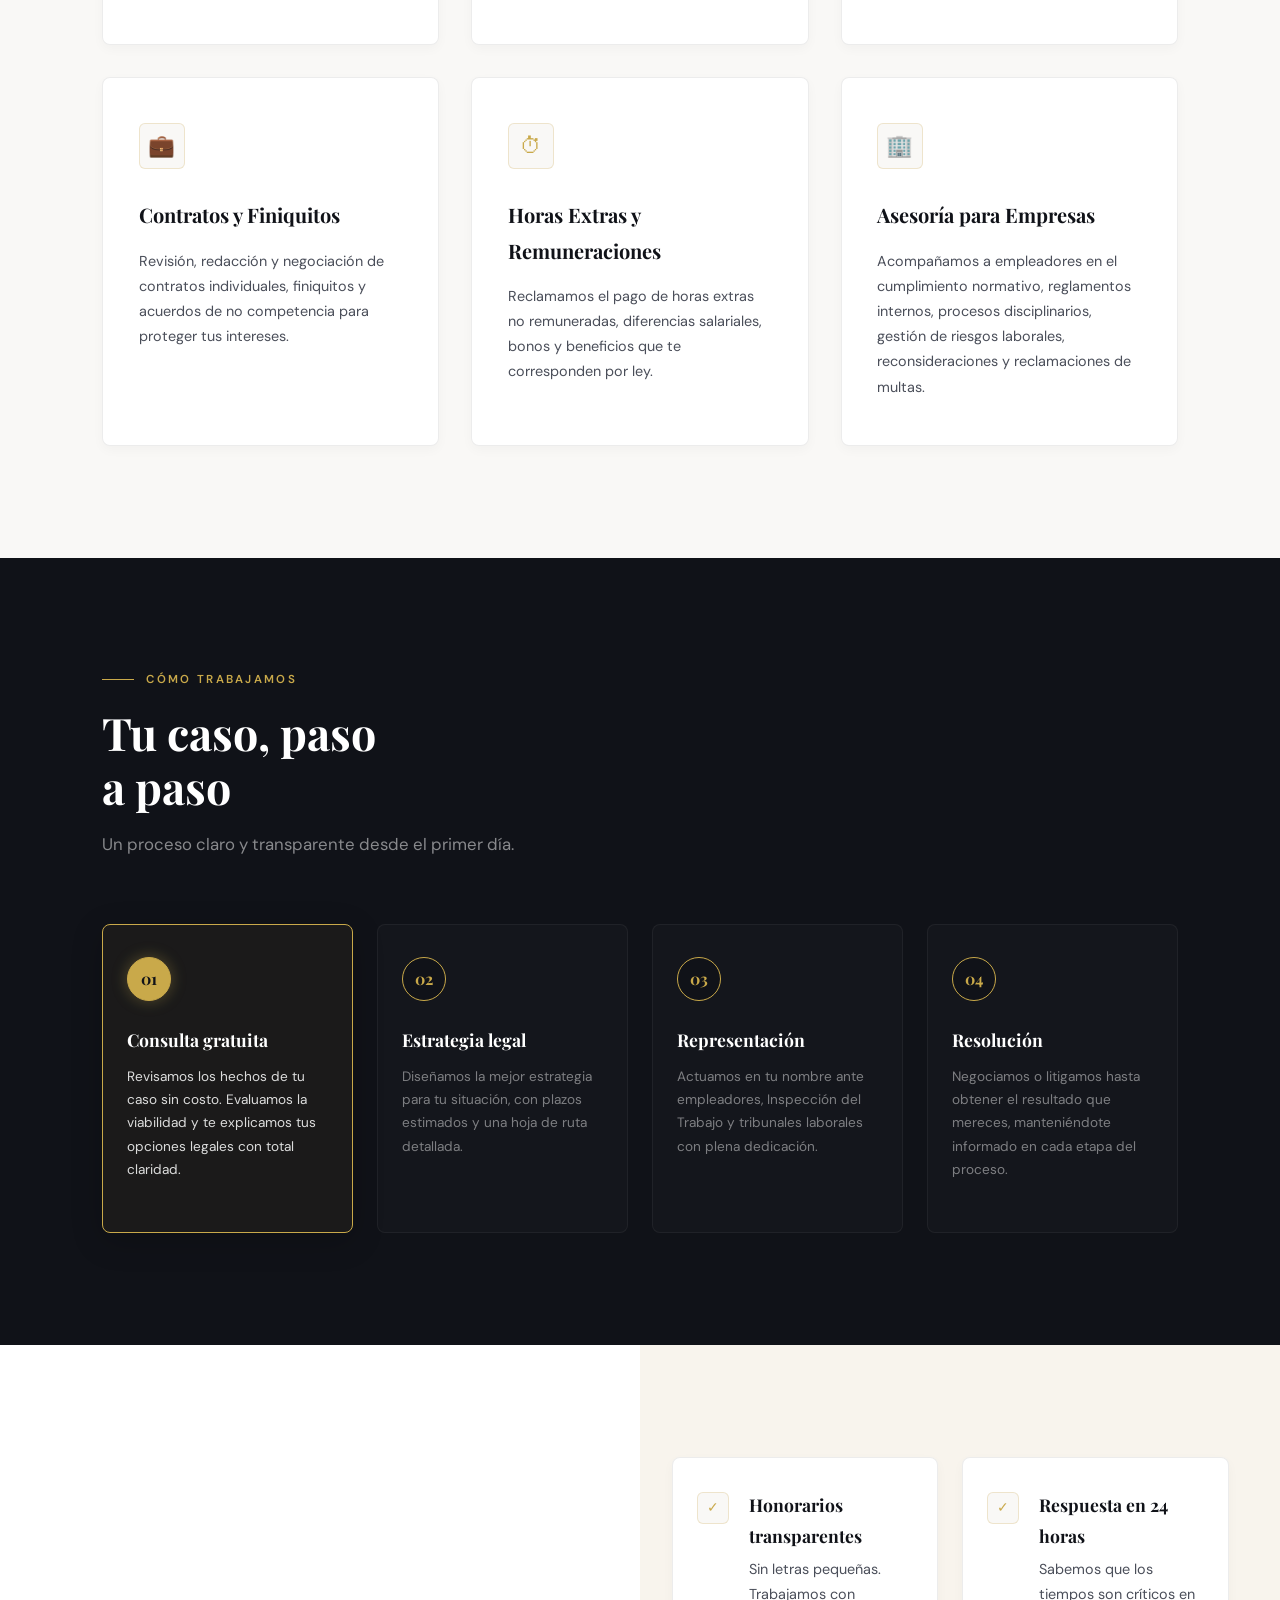
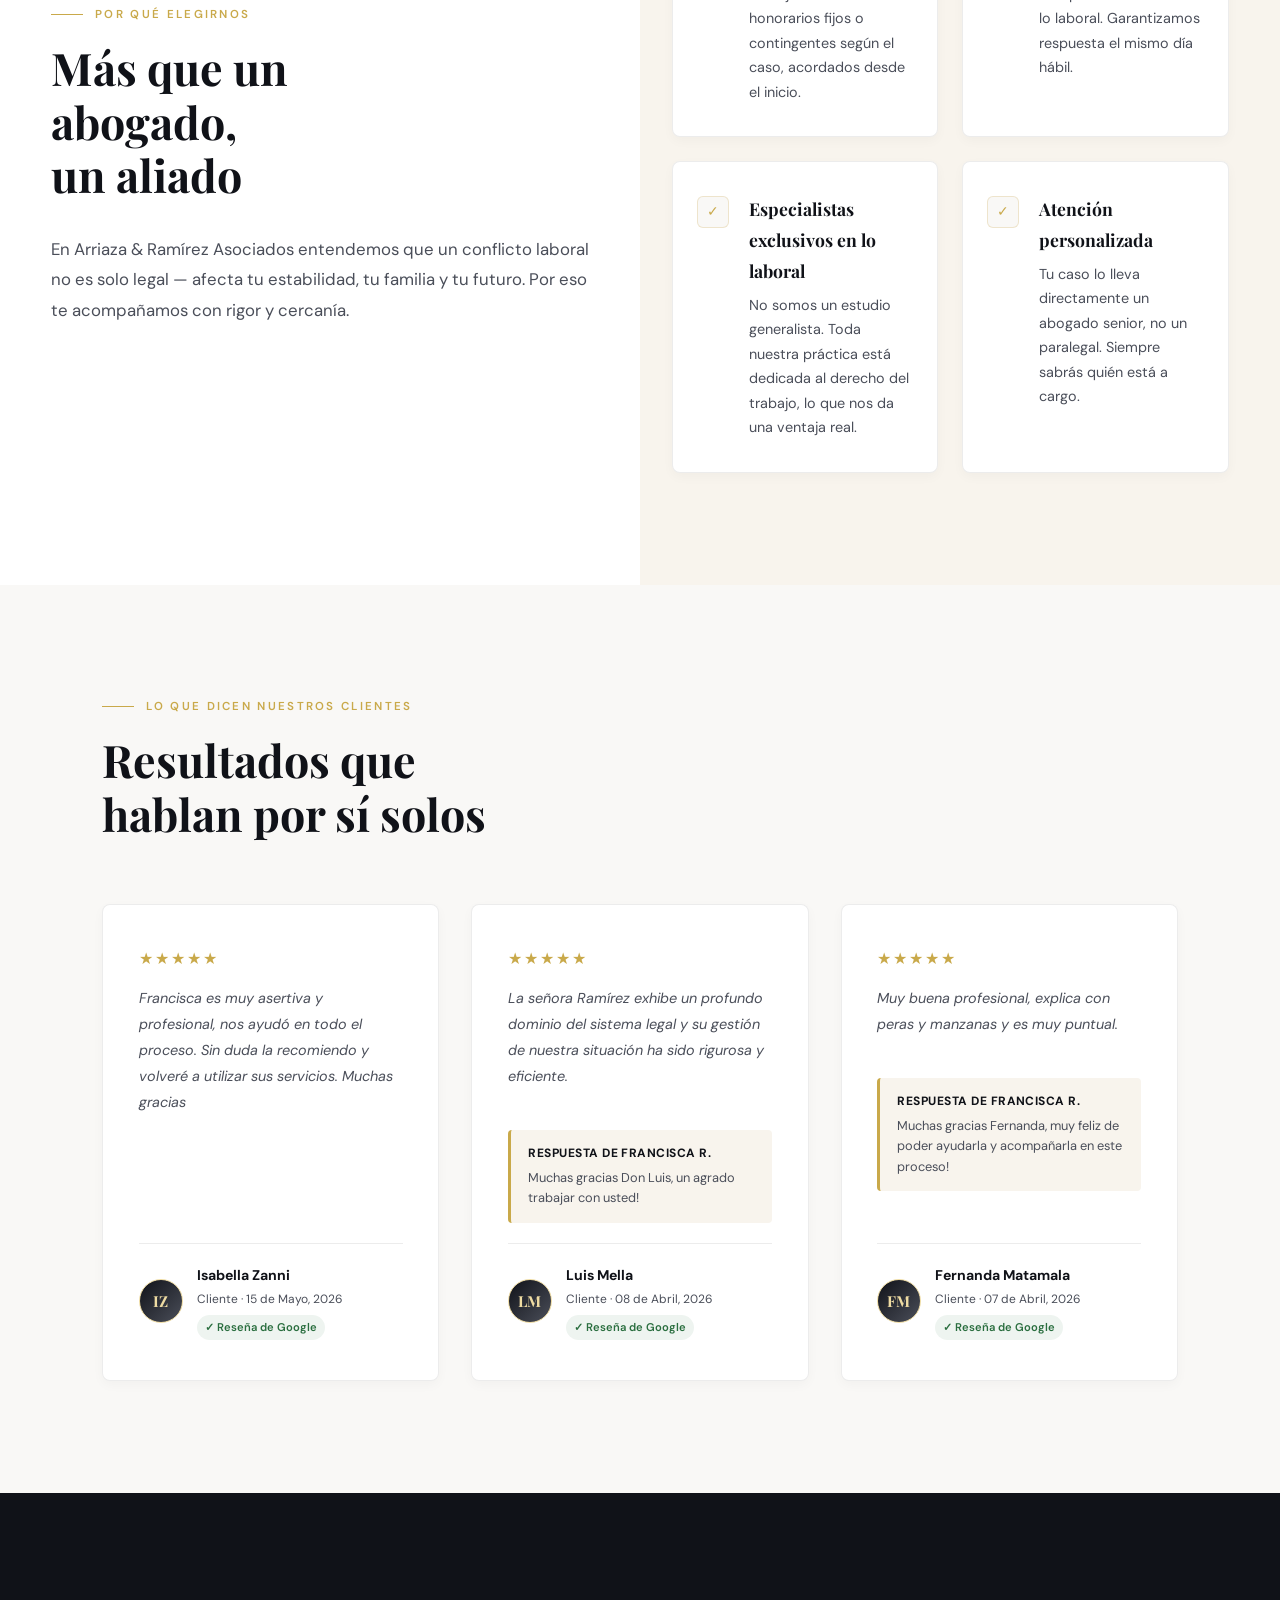
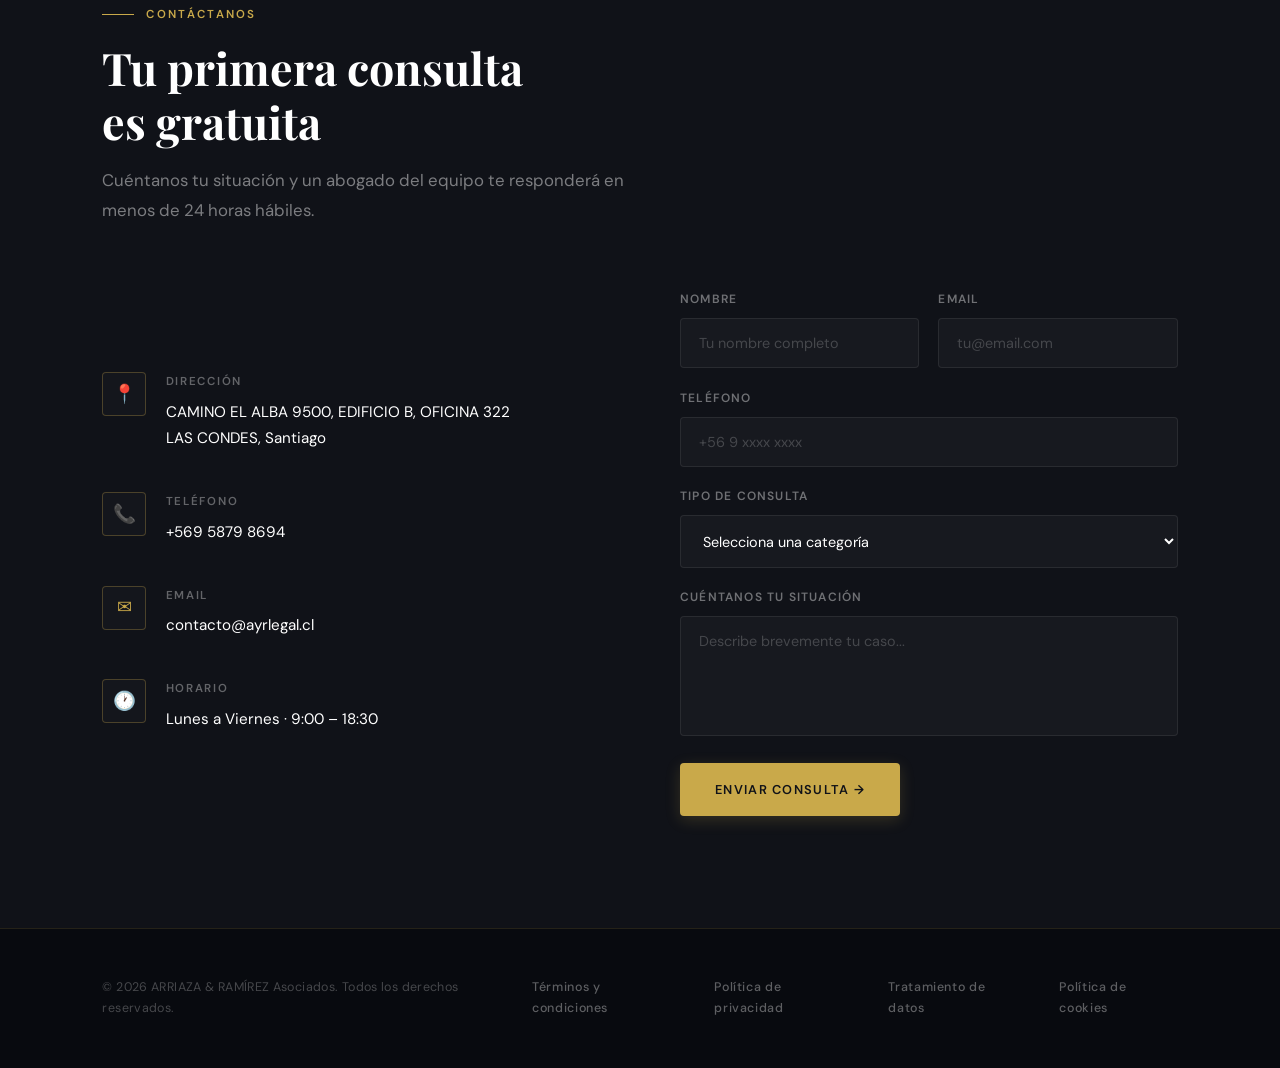
==== commit 79d08f44: "feat: conectar formulario con Google Apps Script, actualizar datos de contacto y roles del equipo, y" ====
--- a/index.html
+++ b/index.html
@@ -53,7 +53,7 @@
             <div class="team-overlay"></div>
             <div class="team-info">
               <div class="team-name">Antonio Arriaza</div>
-              <div class="team-role">Abogado Laboral</div>
+              <div class="team-role">Socio</div>
               <div class="team-desc">Derecho laboral y seguridad social</div>
             </div>
           </div>
@@ -62,7 +62,7 @@
             <div class="team-overlay"></div>
             <div class="team-info">
               <div class="team-name">Francisca Ramírez</div>
-              <div class="team-role">Abogada Laboral</div>
+              <div class="team-role">Socia</div>
               <div class="team-desc">Derecho civil, migratorio y familia</div>
             </div>
           </div>
@@ -294,14 +294,14 @@
           <div class="contact-icon">📞</div>
           <div>
             <div class="contact-label">Teléfono</div>
-            <div class="contact-value">+56 9 88880465</div>
+            <div class="contact-value">+569 5879 8694</div>
           </div>
         </div>
         <div class="contact-item">
           <div class="contact-icon">✉</div>
           <div>
             <div class="contact-label">Email</div>
-            <div class="contact-value">consultas@ayrasociados.cl</div>
+            <div class="contact-value">contacto@ayrlegal.cl</div>
           </div>
         </div>
         <div class="contact-item">
@@ -363,7 +363,7 @@
 
   <!-- FOOTER -->
   <footer>
-    <a class="footer-logo" href="#">ARRIAZA & RAMÍREZ<span> </span>Asociados</a>
+    <a class="footer-logo" href="#"><span> </span></a>
     <div class="footer-copy">© 2026 ARRIAZA & RAMÍREZ Asociados. Todos los derechos reservados.</div>
     <div class="footer-links">
       <a href="javascript:void(0)" onclick="openModal('terminos')">Términos y condiciones</a>
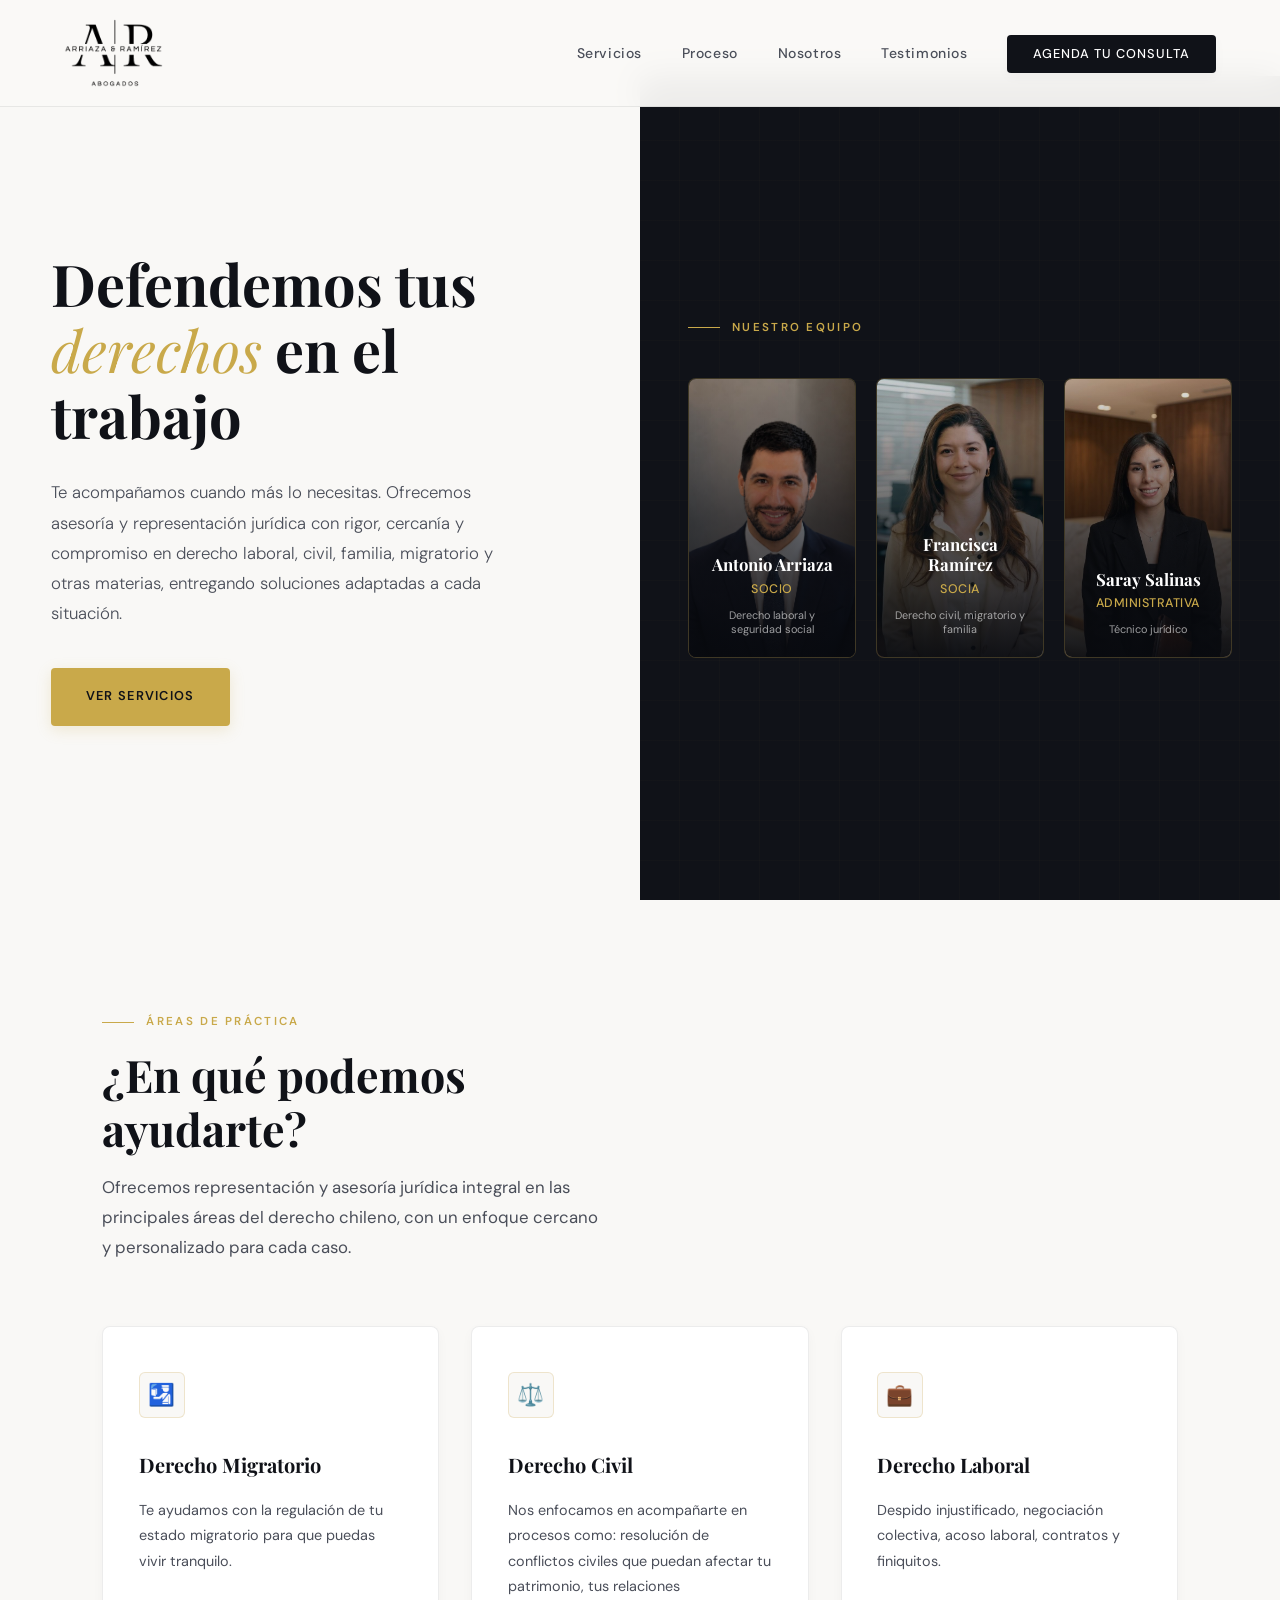
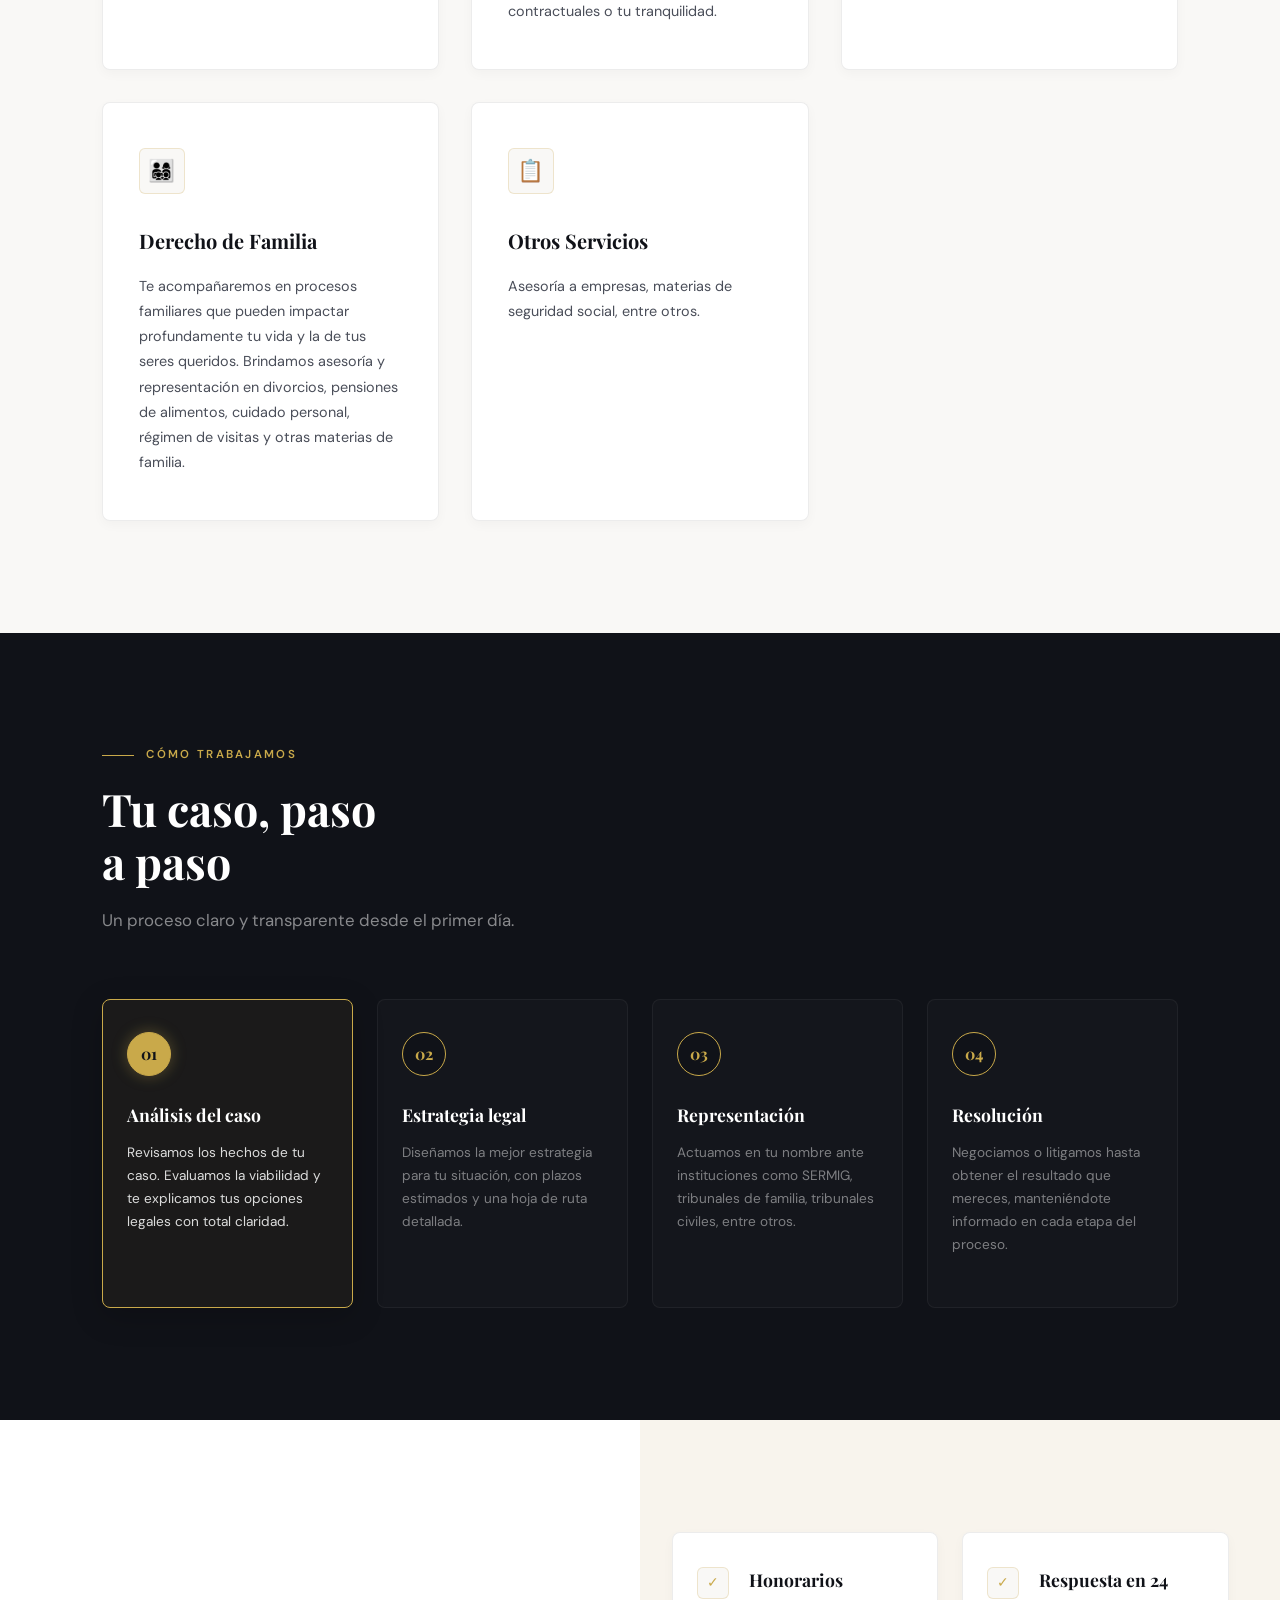
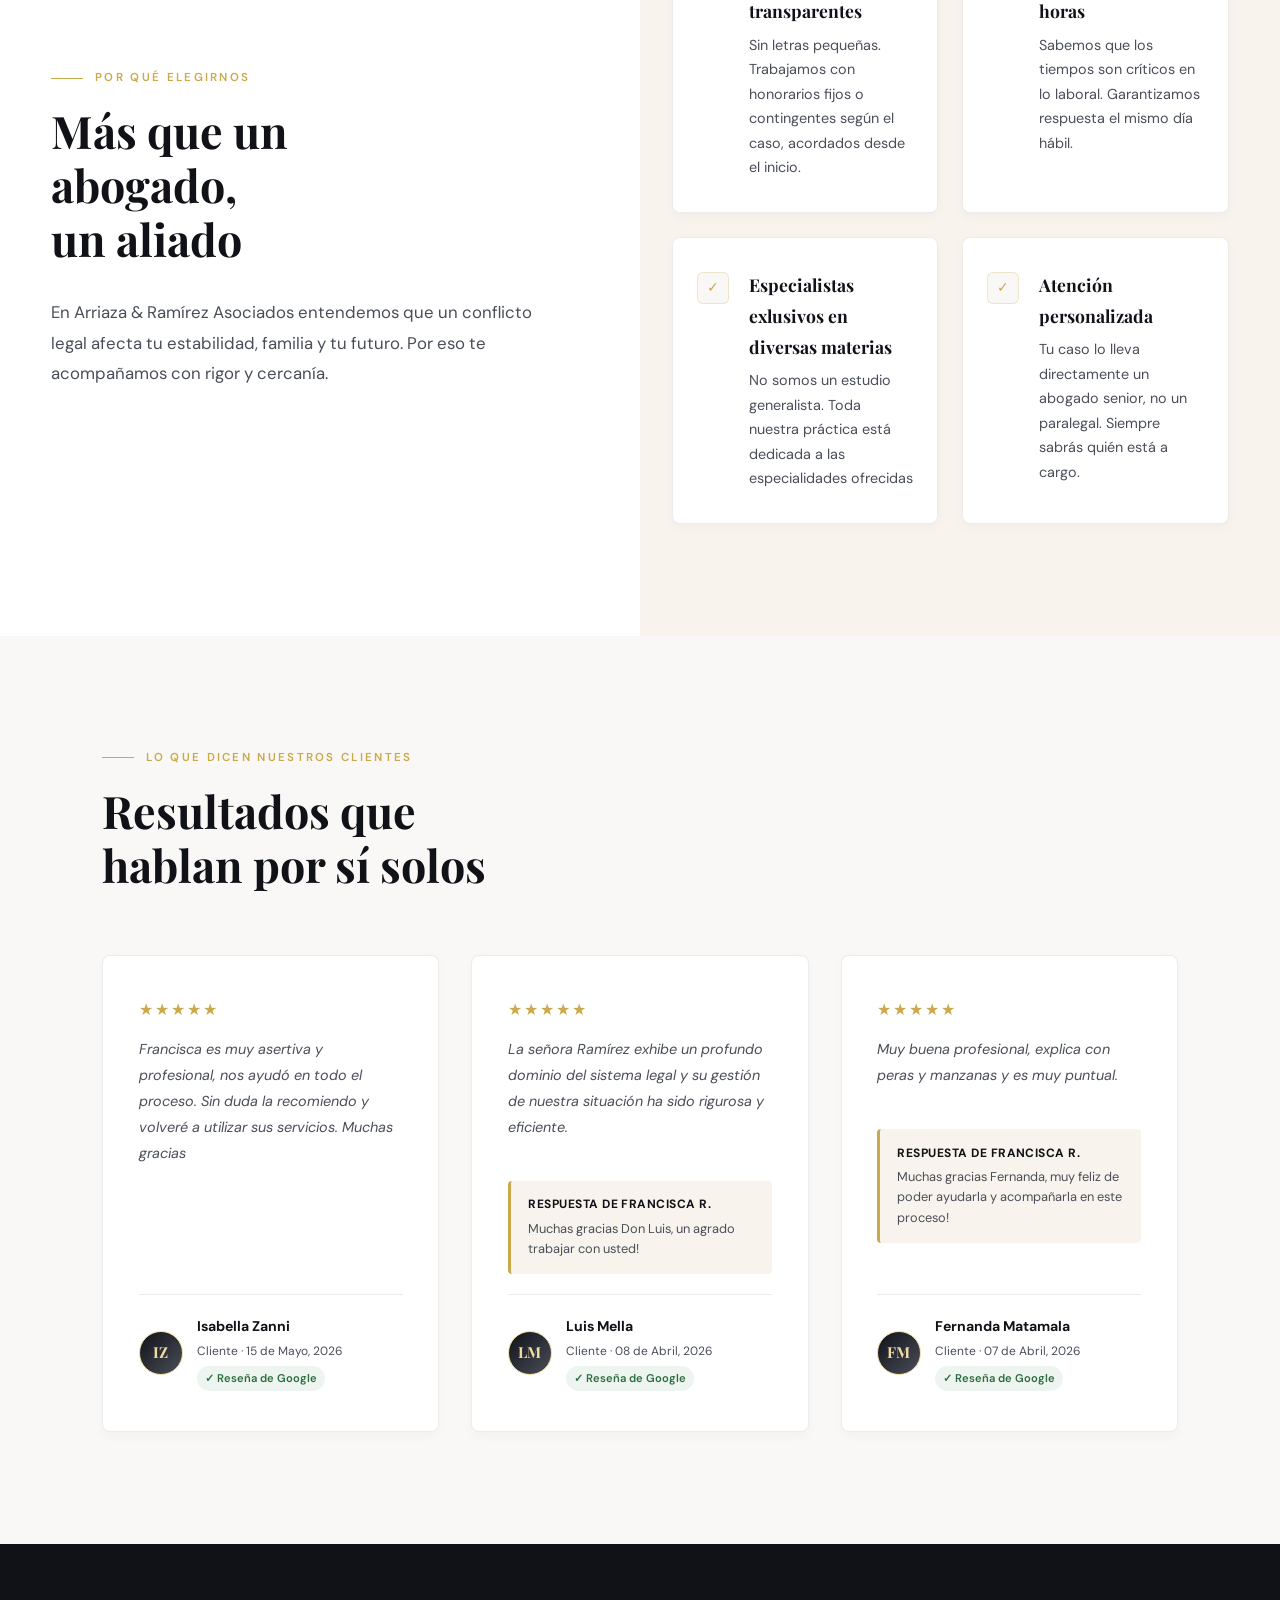
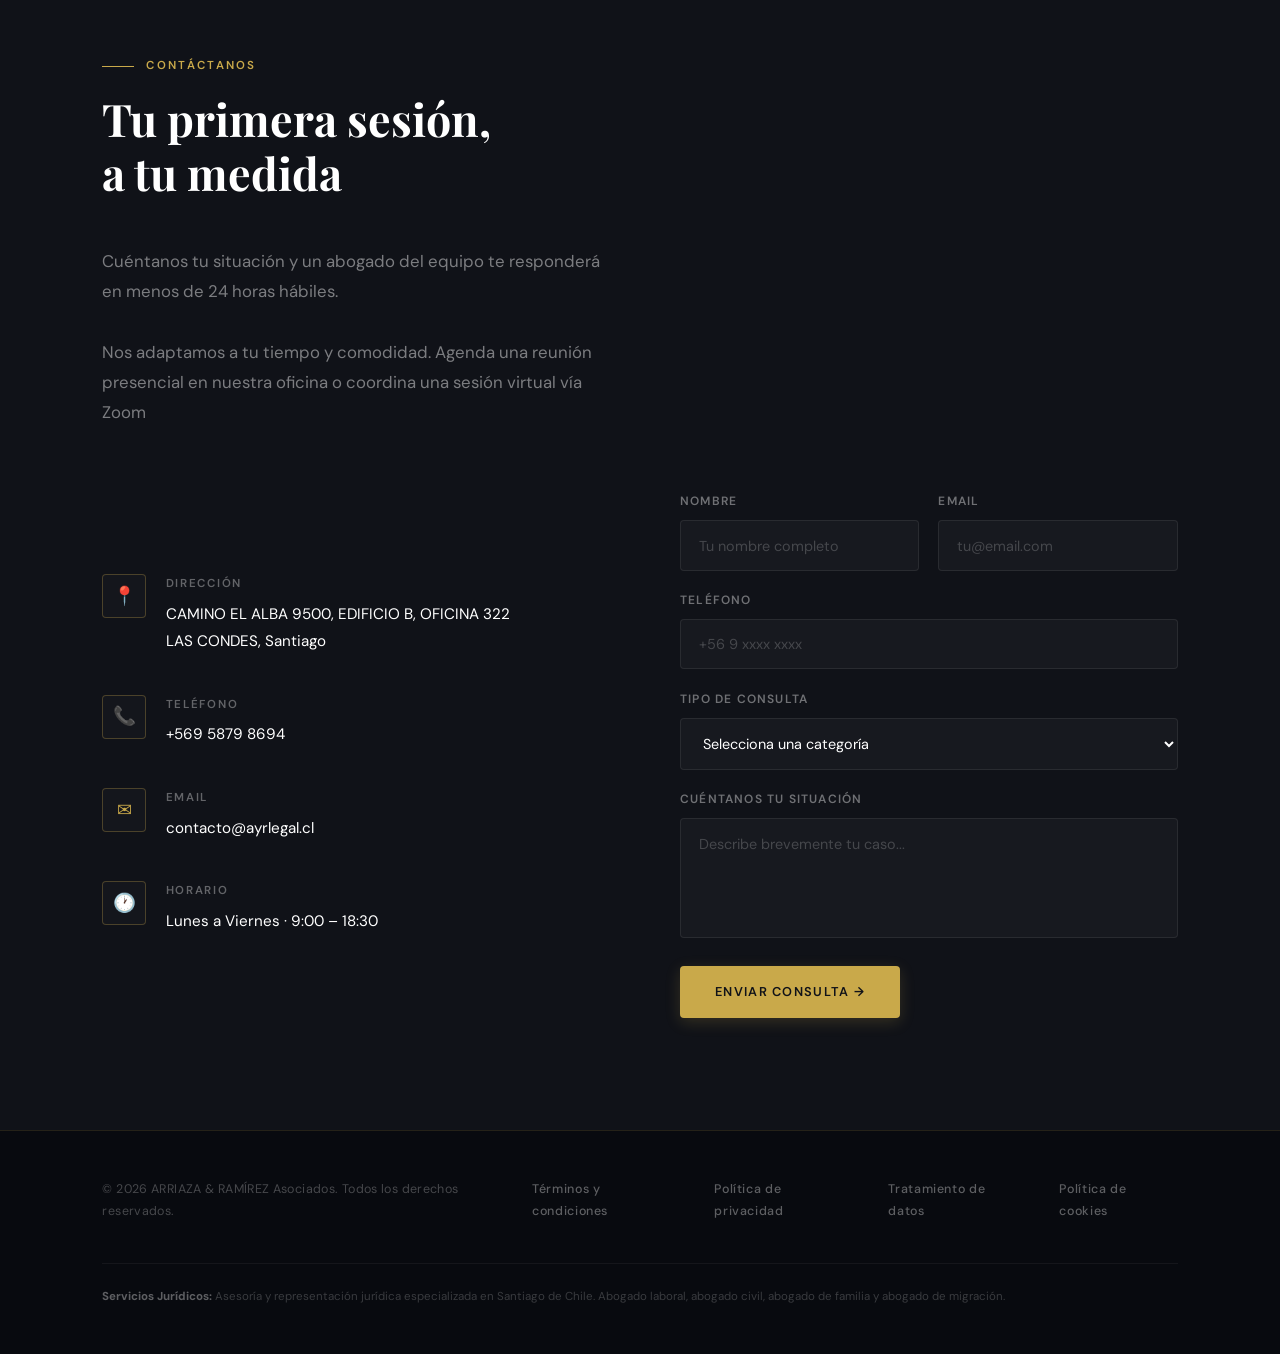
==== commit 6d2ad356: "cambios cards, descripciones, detalles, subtitulos — laboral a variedad" ====
--- a/index.html
+++ b/index.html
@@ -24,22 +24,20 @@
       <li><a href="#proceso">Proceso</a></li>
       <li><a href="#nosotros">Nosotros</a></li>
       <li><a href="#testimonios">Testimonios</a></li>
-      <li><a class="btn-nav" href="#contacto">Consulta Gratuita</a></li>
+      <li><a class="btn-nav" href="#contacto">Agenda tu consulta</a></li>
     </ul>
   </nav>
 
   <!-- HERO -->
   <section class="hero">
     <div class="hero-left">
-      <div class="hero-eyebrow">Derecho Laboral Especializado</div>
       <h1>Defendemos tus<br><em>derechos</em> en el<br>trabajo</h1>
       <p class="hero-sub">
-        Representamos a trabajadores y empresas en conflictos laborales, despidos, indemnizaciones y negociaciones
-        colectivas. Con medidas ajustadas a tus necesidades.
+        Te acompañamos cuando más lo necesitas. Ofrecemos asesoría y representación jurídica con rigor, cercanía y
+        compromiso en derecho laboral, civil, familia, migratorio y otras materias, entregando soluciones adaptadas a cada situación.
       </p>
       <div class="hero-actions">
-        <a href="#contacto" class="btn-primary">Consulta Gratuita</a>
-        <a href="#servicios" class="btn-secondary">Ver Servicios</a>
+        <a href="#servicios" class="btn-primary">Ver Servicios</a>
       </div>
     </div>
 
@@ -84,45 +82,33 @@
   <section class="section" id="servicios">
     <div class="section-label">Áreas de práctica</div>
     <h2>¿En qué podemos<br>ayudarte?</h2>
-    <p class="section-intro">Ofrecemos representación legal integral en todas las materias del derecho laboral chileno,
-      tanto para trabajadores como para empleadores.</p>
+    <p class="section-intro">Ofrecemos representación y asesoría jurídica integral en las principales áreas del derecho chileno, con un enfoque cercano y personalizado para cada caso.</p>
 
     <div class="services-grid">
       <div class="service-card">
-        <div class="service-icon">⚖</div>
-        <div class="service-title">Despido Injustificado</div>
-        <p class="service-desc">Evaluamos tu caso, calculamos la indemnización que te corresponde y te representamos
-          ante el juzgado laboral para obtener el máximo.</p>
+        <div class="service-icon">🛂</div>
+        <div class="service-title">Derecho Migratorio</div>
+        <p class="service-desc">Te ayudamos con la regulación de tu estado migratorio para que puedas vivir tranquilo.</p>
+      </div>
+      <div class="service-card">
+        <div class="service-icon">⚖️</div>
+        <div class="service-title">Derecho Civil</div>
+        <p class="service-desc">Nos enfocamos en acompañarte en procesos como: resolución de conflictos civiles que puedan afectar tu patrimonio, tus relaciones contractuales o tu tranquilidad.</p>
+      </div>
+      <div class="service-card">
+        <div class="service-icon">💼</div>
+        <div class="service-title">Derecho Laboral</div>
+        <p class="service-desc">Despido injustificado, negociación colectiva, acoso laboral, contratos y finiquitos.</p>
+      </div>
+      <div class="service-card">
+        <div class="service-icon">👨‍👩‍👧‍👦</div>
+        <div class="service-title">Derecho de Familia</div>
+        <p class="service-desc">Te acompañaremos en procesos familiares que pueden impactar profundamente tu vida y la de tus seres queridos. Brindamos asesoría y representación en divorcios, pensiones de alimentos, cuidado personal, régimen de visitas y otras materias de familia.</p>
       </div>
       <div class="service-card">
         <div class="service-icon">📋</div>
-        <div class="service-title">Negociación Colectiva</div>
-        <p class="service-desc">Asesoramos a sindicatos y empresas en procesos de negociación colectiva, mediación y
-          arbitraje laboral.</p>
-      </div>
-      <div class="service-card">
-        <div class="service-icon">🛡</div>
-        <div class="service-title">Acoso Laboral </div>
-        <p class="service-desc">Representamos víctimas de acoso, hostigamiento y discriminación en el trabajo,
-          incluyendo denuncias ante la Inspección del Trabajo.</p>
-      </div>
-      <div class="service-card">
-        <div class="service-icon">💼</div>
-        <div class="service-title">Contratos y Finiquitos</div>
-        <p class="service-desc">Revisión, redacción y negociación de contratos individuales, finiquitos y acuerdos de no
-          competencia para proteger tus intereses.</p>
-      </div>
-      <div class="service-card">
-        <div class="service-icon">⏱</div>
-        <div class="service-title">Horas Extras y Remuneraciones</div>
-        <p class="service-desc">Reclamamos el pago de horas extras no remuneradas, diferencias salariales, bonos y
-          beneficios que te corresponden por ley.</p>
-      </div>
-      <div class="service-card">
-        <div class="service-icon">🏢</div>
-        <div class="service-title">Asesoría para Empresas</div>
-        <p class="service-desc">Acompañamos a empleadores en el cumplimiento normativo, reglamentos internos, procesos
-          disciplinarios, gestión de riesgos laborales, reconsideraciones y reclamaciones de multas.</p>
+        <div class="service-title">Otros Servicios</div>
+        <p class="service-desc">Asesoría a empresas, materias de seguridad social, entre otros.</p>
       </div>
     </div>
   </section>
@@ -136,8 +122,8 @@
     <div class="steps">
       <div class="step" onclick="activateStep(this, 1)">
         <div class="step-num">01</div>
-        <div class="step-title">Consulta gratuita</div>
-        <p class="step-desc">Revisamos los hechos de tu caso sin costo. Evaluamos la viabilidad y te explicamos tus
+        <div class="step-title">Análisis del caso</div>
+        <p class="step-desc">Revisamos los hechos de tu caso. Evaluamos la viabilidad y te explicamos tus
           opciones legales con total claridad.</p>
         <div class="step-progress-container">
           <div class="step-progress-bar"></div>
@@ -155,8 +141,8 @@
       <div class="step" onclick="activateStep(this, 3)">
         <div class="step-num">03</div>
         <div class="step-title">Representación</div>
-        <p class="step-desc">Actuamos en tu nombre ante empleadores, Inspección del Trabajo y tribunales laborales con
-          plena dedicación.</p>
+        <p class="step-desc">Actuamos en tu nombre ante instituciones como SERMIG, tribunales de familia, tribunales
+          civiles, entre otros.</p>
         <div class="step-progress-container">
           <div class="step-progress-bar"></div>
         </div>
@@ -179,7 +165,7 @@
       <div class="section-label">Por qué elegirnos</div>
       <h2>Más que un<br>abogado,<br>un aliado</h2>
       <p class="section-intro" style="margin-bottom: 0; margin-top: 1rem;">
-        En Arriaza & Ramírez Asociados entendemos que un conflicto laboral no es solo legal — afecta tu estabilidad, tu
+        En Arriaza & Ramírez Asociados entendemos que un conflicto legal afecta tu estabilidad,
         familia y tu futuro. Por eso te acompañamos con rigor y cercanía.
       </p>
     </div>
@@ -203,9 +189,9 @@
       <div class="why-item">
         <div class="why-check">✓</div>
         <div>
-          <div class="why-item-title">Especialistas exclusivos en lo laboral</div>
-          <p class="why-item-desc">No somos un estudio generalista. Toda nuestra práctica está dedicada al derecho del
-            trabajo, lo que nos da una ventaja real.</p>
+          <div class="why-item-title">Especialistas exlusivos en diversas materias</div>
+          <p class="why-item-desc">No somos un estudio generalista. Toda nuestra práctica está dedicada a las
+            especialidades ofrecidas</p>
         </div>
       </div>
       <div class="why-item">
@@ -277,8 +263,12 @@
   <!-- CONTACTO -->
   <section class="contact" id="contacto">
     <div class="section-label">Contáctanos</div>
-    <h2>Tu primera consulta<br>es gratuita</h2>
-    <p class="section-intro">Cuéntanos tu situación y un abogado del equipo te responderá en menos de 24 horas hábiles.
+    <h2>Tu primera sesión,<br>a tu medida</h2>
+    <p class="section-intro"><br>Cuéntanos tu situación y un abogado del equipo te responderá en menos de 24 horas
+      hábiles.
+      <br><br> Nos adaptamos a tu tiempo y comodidad. Agenda una reunión presencial en nuestra oficina o coordina una
+      sesión
+      virtual vía Zoom
     </p>
 
     <div class="contact-grid">
@@ -363,13 +353,21 @@
 
   <!-- FOOTER -->
   <footer>
-    <a class="footer-logo" href="#"><span> </span></a>
-    <div class="footer-copy">© 2026 ARRIAZA & RAMÍREZ Asociados. Todos los derechos reservados.</div>
-    <div class="footer-links">
-      <a href="javascript:void(0)" onclick="openModal('terminos')">Términos y condiciones</a>
-      <a href="javascript:void(0)" onclick="openModal('privacidad')">Política de privacidad</a>
-      <a href="javascript:void(0)" onclick="openModal('datos')">Tratamiento de datos</a>
-      <a href="javascript:void(0)" onclick="openModal('cookies')">Política de cookies</a>
+    <div class="footer-main">
+      <a class="footer-logo" href="#"><span> </span></a>
+      <div class="footer-copy">© 2026 ARRIAZA & RAMÍREZ Asociados. Todos los derechos reservados.</div>
+      <div class="footer-links">
+        <a href="javascript:void(0)" onclick="openModal('terminos')">Términos y condiciones</a>
+        <a href="javascript:void(0)" onclick="openModal('privacidad')">Política de privacidad</a>
+        <a href="javascript:void(0)" onclick="openModal('datos')">Tratamiento de datos</a>
+        <a href="javascript:void(0)" onclick="openModal('cookies')">Política de cookies</a>
+      </div>
+    </div>
+    <div class="footer-seo">
+      <strong>Servicios Jurídicos:</strong> Asesoría y representación jurídica especializada en Santiago de Chile. Abogado laboral, abogado civil, abogado de familia y abogado de migración.
+    </div>
+    <div class="sr-only">
+      Abogado laboral en Santiago de Chile, abogado civil, abogado de familia, abogado de migración, derecho laboral chile, despidos injustificados, divorcio de mutuo acuerdo, pensión de alimentos.
     </div>
   </footer>
 
--- a/style.css
+++ b/style.css
@@ -1,4 +1,10 @@
-*, *::before, *::after { box-sizing: border-box; margin: 0; padding: 0; }
+*,
+*::before,
+*::after {
+  box-sizing: border-box;
+  margin: 0;
+  padding: 0;
+}
 
 :root {
   --ink: hsl(225, 20%, 8%);
@@ -16,7 +22,9 @@
   --shadow-lg: 0 24px 60px rgba(15, 17, 23, 0.1);
 }
 
-html { scroll-behavior: smooth; }
+html {
+  scroll-behavior: smooth;
+}
 
 body {
   font-family: 'DM Sans', sans-serif;
@@ -30,8 +38,14 @@
 
 /* ── NAV ── */
 nav {
-  position: fixed; top: 0; left: 0; right: 0; z-index: 100;
-  display: flex; align-items: center; justify-content: space-between;
+  position: fixed;
+  top: 0;
+  left: 0;
+  right: 0;
+  z-index: 100;
+  display: flex;
+  align-items: center;
+  justify-content: space-between;
   padding: 1.2rem 5%;
   background: rgba(250, 249, 247, 0.95);
   backdrop-filter: blur(16px);
@@ -48,8 +62,14 @@
   text-decoration: none;
   transition: var(--transition-smooth);
 }
-.logo span { color: var(--gold); }
-.logo:hover { opacity: 0.85; }
+
+.logo span {
+  color: var(--gold);
+}
+
+.logo:hover {
+  opacity: 0.85;
+}
 
 .logo-link {
   display: flex;
@@ -57,9 +77,11 @@
   text-decoration: none;
   transition: var(--transition-smooth);
 }
+
 .logo-link:hover {
   opacity: 0.85;
 }
+
 .nav-logo-img {
   height: 68px;
   width: auto;
@@ -67,13 +89,23 @@
   display: block;
 }
 
-nav ul { list-style: none; display: flex; align-items: center; gap: 2.5rem; }
+nav ul {
+  list-style: none;
+  display: flex;
+  align-items: center;
+  gap: 2.5rem;
+}
+
 nav ul a {
-  text-decoration: none; color: var(--ink-light);
-  font-size: 0.875rem; font-weight: 500; letter-spacing: 0.04em;
+  text-decoration: none;
+  color: var(--ink-light);
+  font-size: 0.875rem;
+  font-weight: 500;
+  letter-spacing: 0.04em;
   transition: var(--transition-smooth);
   position: relative;
 }
+
 nav ul a:not(.btn-nav)::after {
   content: '';
   position: absolute;
@@ -84,8 +116,14 @@
   background: var(--gold);
   transition: var(--transition-smooth);
 }
-nav ul a:not(.btn-nav):hover { color: var(--gold); }
-nav ul a:not(.btn-nav):hover::after { width: 100%; }
+
+nav ul a:not(.btn-nav):hover {
+  color: var(--gold);
+}
+
+nav ul a:not(.btn-nav):hover::after {
+  width: 100%;
+}
 
 .btn-nav {
   background: var(--ink);
@@ -99,6 +137,7 @@
   box-shadow: var(--shadow-sm);
   transition: var(--transition-smooth) !important;
 }
+
 .btn-nav:hover {
   background: var(--gold) !important;
   color: var(--ink) !important;
@@ -116,18 +155,29 @@
 
 .hero-left {
   padding: 8% 5% 8% 8%;
-  display: flex; flex-direction: column; justify-content: center;
+  display: flex;
+  flex-direction: column;
+  justify-content: center;
   background: var(--cream);
 }
 
 .hero-eyebrow {
-  font-size: 0.72rem; font-weight: 600; letter-spacing: 0.2em;
-  text-transform: uppercase; color: var(--gold);
+  font-size: 0.72rem;
+  font-weight: 600;
+  letter-spacing: 0.2em;
+  text-transform: uppercase;
+  color: var(--gold);
   margin-bottom: 1.5rem;
-  display: flex; align-items: center; gap: 0.75rem;
-}
+  display: flex;
+  align-items: center;
+  gap: 0.75rem;
+}
+
 .hero-eyebrow::before {
-  content: ''; display: block; width: 32px; height: 1px;
+  content: '';
+  display: block;
+  width: 32px;
+  height: 1px;
   background: var(--gold);
 }
 
@@ -139,6 +189,7 @@
   margin-bottom: 1.8rem;
   color: var(--ink);
 }
+
 h1 em {
   font-style: italic;
   color: var(--gold);
@@ -146,27 +197,37 @@
 }
 
 .hero-sub {
-  font-size: 1.05rem; font-weight: 300; color: var(--ink-light);
+  font-size: 1.05rem;
+  font-weight: 300;
+  color: var(--ink-light);
   max-width: 460px;
   line-height: 1.8;
   margin-bottom: 2.5rem;
 }
 
-.hero-actions { display: flex; gap: 1.2rem; flex-wrap: wrap; }
+.hero-actions {
+  display: flex;
+  gap: 1.2rem;
+  flex-wrap: wrap;
+}
 
 .btn-primary {
   background: var(--gold);
   color: var(--ink);
-  border: none; cursor: pointer;
+  border: none;
+  cursor: pointer;
   padding: 1.1rem 2.2rem;
   font-family: 'DM Sans', sans-serif;
-  font-size: 0.8rem; font-weight: 600;
-  letter-spacing: 0.1em; text-transform: uppercase;
+  font-size: 0.8rem;
+  font-weight: 600;
+  letter-spacing: 0.1em;
+  text-transform: uppercase;
   text-decoration: none;
   border-radius: 4px;
   box-shadow: 0 4px 15px rgba(201, 168, 76, 0.2);
   transition: var(--transition-smooth);
 }
+
 .btn-primary:hover {
   background: var(--ink);
   color: var(--white);
@@ -181,12 +242,15 @@
   cursor: pointer;
   padding: 1.1rem 2.2rem;
   font-family: 'DM Sans', sans-serif;
-  font-size: 0.8rem; font-weight: 600;
-  letter-spacing: 0.1em; text-transform: uppercase;
+  font-size: 0.8rem;
+  font-weight: 600;
+  letter-spacing: 0.1em;
+  text-transform: uppercase;
   text-decoration: none;
   border-radius: 4px;
   transition: var(--transition-smooth);
 }
+
 .btn-secondary:hover {
   border-color: var(--gold);
   color: var(--gold);
@@ -198,56 +262,85 @@
   margin-top: 4rem;
   padding-top: 2rem;
   border-top: 1px solid var(--border);
-  display: flex; gap: 3rem;
-}
+  display: flex;
+  gap: 3rem;
+}
+
 .stat-num {
   font-family: 'Playfair Display', serif;
-  font-size: 2.2rem; font-weight: 700; color: var(--ink);
+  font-size: 2.2rem;
+  font-weight: 700;
+  color: var(--ink);
   line-height: 1;
 }
+
 .stat-label {
-  font-size: 0.78rem; color: var(--ink-light);
-  margin-top: 0.4rem; letter-spacing: 0.05em; font-weight: 500;
+  font-size: 0.78rem;
+  color: var(--ink-light);
+  margin-top: 0.4rem;
+  letter-spacing: 0.05em;
+  font-weight: 500;
   text-transform: uppercase;
 }
 
 .hero-right {
   background: var(--ink);
-  position: relative; overflow: hidden;
-  display: flex; align-items: flex-end;
+  position: relative;
+  overflow: hidden;
+  display: flex;
+  align-items: flex-end;
 }
 
 .hero-right-pattern {
-  position: absolute; inset: 0;
+  position: absolute;
+  inset: 0;
   background-image:
-    repeating-linear-gradient(0deg, transparent, transparent 39px, rgba(201,168,76,0.04) 40px),
-    repeating-linear-gradient(90deg, transparent, transparent 39px, rgba(201,168,76,0.04) 40px);
+    repeating-linear-gradient(0deg, transparent, transparent 39px, rgba(201, 168, 76, 0.04) 40px),
+    repeating-linear-gradient(90deg, transparent, transparent 39px, rgba(201, 168, 76, 0.04) 40px);
 }
 
 /* ── SERVICIOS ── */
-.section { padding: 7rem 8%; }
+.section {
+  padding: 7rem 8%;
+}
 
 .section-label {
-  font-size: 0.72rem; font-weight: 600; letter-spacing: 0.2em;
-  text-transform: uppercase; color: var(--gold);
-  display: flex; align-items: center; gap: 0.75rem;
+  font-size: 0.72rem;
+  font-weight: 600;
+  letter-spacing: 0.2em;
+  text-transform: uppercase;
+  color: var(--gold);
+  display: flex;
+  align-items: center;
+  gap: 0.75rem;
   margin-bottom: 1rem;
 }
+
 .section-label::before {
-  content: ''; display: block; width: 32px; height: 1px;
+  content: '';
+  display: block;
+  width: 32px;
+  height: 1px;
   background: var(--gold);
 }
 
 h2 {
   font-family: 'Playfair Display', serif;
   font-size: clamp(2.2rem, 3.5vw, 3rem);
-  font-weight: 700; line-height: 1.2;
-  color: var(--ink); margin-bottom: 1rem;
+  font-weight: 700;
+  line-height: 1.2;
+  color: var(--ink);
+  margin-bottom: 1rem;
 }
 
 .section-intro {
-  font-size: 1.05rem; color: var(--ink-light); max-width: 560px;
-  line-height: 1.8; margin-bottom: 4rem;
+  font-size: 1.05rem;
+  color: var(--ink-light);
+  max-width: 500px;
+  line-height: 1.8;
+  margin-bottom: 4rem;
+  display: flex;
+
 }
 
 .services-grid {
@@ -267,35 +360,45 @@
   position: relative;
   overflow: hidden;
 }
+
 .service-card::after {
   content: '';
   position: absolute;
-  bottom: 0; left: 0;
-  width: 100%; height: 3px;
+  bottom: 0;
+  left: 0;
+  width: 100%;
+  height: 3px;
   background: linear-gradient(90deg, var(--gold), var(--gold-light));
   transform: scaleX(0);
   transform-origin: left;
   transition: var(--transition-smooth);
 }
+
 .service-card:hover {
   transform: translateY(-8px);
   box-shadow: var(--shadow-lg);
   border-color: rgba(201, 168, 76, 0.3);
 }
+
 .service-card:hover::after {
   transform: scaleX(1);
 }
 
 .service-icon {
-  width: 46px; height: 46px;
+  width: 46px;
+  height: 46px;
   border: 1px solid var(--border-gold);
   border-radius: 6px;
-  display: flex; align-items: center; justify-content: center;
+  display: flex;
+  align-items: center;
+  justify-content: center;
   margin-bottom: 1.8rem;
-  font-size: 1.35rem; color: var(--gold);
+  font-size: 1.35rem;
+  color: var(--gold);
   background: var(--cream);
   transition: var(--transition-smooth);
 }
+
 .service-card:hover .service-icon {
   background: var(--ink);
   color: var(--gold-light);
@@ -305,12 +408,16 @@
 
 .service-title {
   font-family: 'Playfair Display', serif;
-  font-size: 1.25rem; font-weight: 700;
-  margin-bottom: 1rem; color: var(--ink);
+  font-size: 1.25rem;
+  font-weight: 700;
+  margin-bottom: 1rem;
+  color: var(--ink);
 }
 
 .service-desc {
-  font-size: 0.9rem; color: var(--ink-light); line-height: 1.75;
+  font-size: 0.9rem;
+  color: var(--ink-light);
+  line-height: 1.75;
 }
 
 /* ── PROCESO ── */
@@ -318,11 +425,18 @@
   background: var(--ink);
   padding: 7rem 8%;
 }
-.section-dark .section-intro { color: rgba(255,255,255,0.5); }
-.section-dark h2 { color: var(--white); }
+
+.section-dark .section-intro {
+  color: rgba(255, 255, 255, 0.5);
+}
+
+.section-dark h2 {
+  color: var(--white);
+}
 
 .steps {
-  display: grid; grid-template-columns: repeat(4, 1fr);
+  display: grid;
+  grid-template-columns: repeat(4, 1fr);
   gap: 1.5rem;
   margin-top: 4rem;
 }
@@ -339,10 +453,12 @@
   flex-direction: column;
   justify-content: space-between;
 }
+
 .step:hover {
   background: rgba(255, 255, 255, 0.04);
   border-color: rgba(201, 168, 76, 0.3);
 }
+
 .step.active {
   background: rgba(201, 168, 76, 0.06);
   border-color: var(--gold);
@@ -350,17 +466,24 @@
 }
 
 .step-num {
-  width: 44px; height: 44px; border-radius: 50%;
+  width: 44px;
+  height: 44px;
+  border-radius: 50%;
   border: 1.5px solid var(--gold);
-  display: flex; align-items: center; justify-content: center;
+  display: flex;
+  align-items: center;
+  justify-content: center;
   font-family: 'Playfair Display', serif;
-  font-size: 1rem; color: var(--gold);
+  font-size: 1rem;
+  color: var(--gold);
   margin-bottom: 1.5rem;
-  position: relative; z-index: 1;
+  position: relative;
+  z-index: 1;
   background: var(--ink);
   font-weight: 700;
   transition: var(--transition-smooth);
 }
+
 .step.active .step-num {
   background: var(--gold);
   color: var(--ink);
@@ -369,19 +492,22 @@
 
 .step-title {
   font-family: 'Playfair Display', serif;
-  font-size: 1.1rem; color: var(--white);
-  margin-bottom: 0.6rem; font-weight: 700;
+  font-size: 1.1rem;
+  color: var(--white);
+  margin-bottom: 0.6rem;
+  font-weight: 700;
 }
 
 .step-desc {
   font-size: 0.85rem;
-  color: rgba(255,255,255,0.45);
+  color: rgba(255, 255, 255, 0.45);
   line-height: 1.7;
   margin-bottom: 1rem;
   transition: var(--transition-smooth);
 }
+
 .step.active .step-desc {
-  color: rgba(255,255,255,0.85);
+  color: rgba(255, 255, 255, 0.85);
 }
 
 .step-progress-container {
@@ -394,9 +520,11 @@
   opacity: 0;
   transition: opacity 0.3s;
 }
+
 .step.loading .step-progress-container {
   opacity: 1;
 }
+
 .step-progress-bar {
   height: 100%;
   width: 0%;
@@ -406,7 +534,8 @@
 
 /* ── POR QUÉ ELEGIRNOS ── */
 .why {
-  display: grid; grid-template-columns: 1fr 1fr;
+  display: grid;
+  grid-template-columns: 1fr 1fr;
   gap: 0;
 }
 
@@ -441,34 +570,46 @@
   overflow: hidden;
   cursor: default;
 }
+
 .why-item::after {
   content: '';
   position: absolute;
-  bottom: 0; left: 0;
-  width: 100%; height: 3px;
+  bottom: 0;
+  left: 0;
+  width: 100%;
+  height: 3px;
   background: linear-gradient(90deg, var(--gold), var(--gold-light));
   transform: scaleX(0);
   transform-origin: left;
   transition: var(--transition-smooth);
 }
+
 .why-item:hover {
   transform: translateY(-5px);
   box-shadow: var(--shadow-lg);
   border-color: rgba(201, 168, 76, 0.3);
 }
+
 .why-item:hover::after {
   transform: scaleX(1);
 }
 
 .why-check {
-  width: 32px; height: 32px; flex-shrink: 0;
+  width: 32px;
+  height: 32px;
+  flex-shrink: 0;
   border: 1px solid var(--border-gold);
-  display: flex; align-items: center; justify-content: center;
-  font-size: 0.85rem; color: var(--gold);
-  border-radius: 6px; margin-top: 2px;
+  display: flex;
+  align-items: center;
+  justify-content: center;
+  font-size: 0.85rem;
+  color: var(--gold);
+  border-radius: 6px;
+  margin-top: 2px;
   background: var(--cream);
   transition: var(--transition-smooth);
 }
+
 .why-item:hover .why-check {
   background: var(--ink);
   color: var(--gold-light);
@@ -478,18 +619,29 @@
 
 .why-item-title {
   font-family: 'Playfair Display', serif;
-  font-size: 1.1rem; font-weight: 700;
-  color: var(--ink); margin-bottom: 0.35rem;
-}
-
-.why-item-desc { font-size: 0.9rem; color: var(--ink-light); line-height: 1.7; }
+  font-size: 1.1rem;
+  font-weight: 700;
+  color: var(--ink);
+  margin-bottom: 0.35rem;
+}
+
+.why-item-desc {
+  font-size: 0.9rem;
+  color: var(--ink-light);
+  line-height: 1.7;
+}
 
 /* ── TESTIMONIOS ── */
-.testimonials { padding: 7rem 8%; background: var(--cream); }
+.testimonials {
+  padding: 7rem 8%;
+  background: var(--cream);
+}
 
 .testimonials-grid {
-  display: grid; grid-template-columns: repeat(3, 1fr);
-  gap: 2rem; margin-top: 4rem;
+  display: grid;
+  grid-template-columns: repeat(3, 1fr);
+  gap: 2rem;
+  margin-top: 4rem;
 }
 
 .testimony {
@@ -504,6 +656,7 @@
   flex-direction: column;
   justify-content: space-between;
 }
+
 .testimony:hover {
   transform: translateY(-6px);
   box-shadow: var(--shadow-lg);
@@ -518,10 +671,13 @@
 }
 
 .testimony-text {
-  font-size: 0.9rem; color: var(--ink-light);
-  line-height: 1.8; margin-bottom: 2rem;
+  font-size: 0.9rem;
+  color: var(--ink-light);
+  line-height: 1.8;
+  margin-bottom: 2rem;
   font-style: italic;
-  position: relative; z-index: 2;
+  position: relative;
+  z-index: 2;
 }
 
 .testimony-meta {
@@ -534,12 +690,17 @@
 }
 
 .testimony-avatar {
-  width: 44px; height: 44px; border-radius: 50%;
+  width: 44px;
+  height: 44px;
+  border-radius: 50%;
   background: linear-gradient(135deg, var(--ink), var(--ink-light));
   color: var(--gold-light);
-  display: flex; align-items: center; justify-content: center;
+  display: flex;
+  align-items: center;
+  justify-content: center;
   font-family: 'Playfair Display', serif;
-  font-weight: 700; font-size: 0.95rem;
+  font-weight: 700;
+  font-size: 0.95rem;
   border: 1.5px solid var(--gold-light);
   flex-shrink: 0;
 }
@@ -549,8 +710,17 @@
   flex-direction: column;
 }
 
-.testimony-author { font-size: 0.88rem; font-weight: 700; color: var(--ink); }
-.testimony-role { font-size: 0.75rem; color: var(--ink-light); margin-top: 0.1rem; }
+.testimony-author {
+  font-size: 0.88rem;
+  font-weight: 700;
+  color: var(--ink);
+}
+
+.testimony-role {
+  font-size: 0.75rem;
+  color: var(--ink-light);
+  margin-top: 0.1rem;
+}
 
 .testimony-verified {
   display: inline-flex;
@@ -577,6 +747,7 @@
   color: var(--ink-light);
   line-height: 1.6;
 }
+
 .testimony-reply-author {
   font-weight: 700;
   color: var(--ink);
@@ -585,44 +756,103 @@
   text-transform: uppercase;
   letter-spacing: 0.04em;
 }
+
 .testimony-reply p {
   margin: 0;
 }
 
 /* ── CONTACTO ── */
-.contact { padding: 7rem 8%; background: var(--ink); }
-.contact h2 { color: var(--white); }
-.contact .section-intro { color: rgba(255,255,255,0.45); }
+.contact {
+  padding: 7rem 8%;
+  background: var(--ink);
+}
+
+.contact h2 {
+  color: var(--white);
+}
+
+.contact .section-intro {
+  color: rgba(255, 255, 255, 0.45);
+}
 
 .contact-grid {
-  display: grid; grid-template-columns: 1fr 1fr;
-  gap: 5rem; margin-top: 4rem;
-}
-
-.contact-info { display: flex; flex-direction: column; gap: 2.5rem; justify-content: center; }
-
-.contact-item { display: flex; gap: 1.2rem; }
+  display: grid;
+  grid-template-columns: 1fr 1fr;
+  gap: 5rem;
+  margin-top: 4rem;
+}
+
+.contact-info {
+  display: flex;
+  flex-direction: column;
+  gap: 2.5rem;
+  justify-content: center;
+}
+
+.contact-item {
+  display: flex;
+  gap: 1.2rem;
+}
+
 .contact-icon {
-  width: 44px; height: 44px; flex-shrink: 0;
-  border: 1px solid rgba(201,168,76,0.3);
-  display: flex; align-items: center; justify-content: center;
-  font-size: 1.15rem; color: var(--gold); border-radius: 4px;
+  width: 44px;
+  height: 44px;
+  flex-shrink: 0;
+  border: 1px solid rgba(201, 168, 76, 0.3);
+  display: flex;
+  align-items: center;
+  justify-content: center;
+  font-size: 1.15rem;
+  color: var(--gold);
+  border-radius: 4px;
   background: rgba(255, 255, 255, 0.02);
 }
-.contact-label { font-size: 0.72rem; letter-spacing: 0.15em; text-transform: uppercase; color: rgba(255,255,255,0.35); margin-bottom: 0.4rem; font-weight: 600; }
-.contact-value { font-size: 0.95rem; color: var(--white); }
-
-.contact-form { display: flex; flex-direction: column; gap: 1.2rem; }
-
-.form-row { display: grid; grid-template-columns: 1fr 1fr; gap: 1.2rem; }
-
-.form-group { display: flex; flex-direction: column; gap: 0.5rem; }
-
-.form-label { font-size: 0.75rem; letter-spacing: 0.1em; text-transform: uppercase; color: rgba(255,255,255,0.4); font-weight: 600; }
-
-input, select, textarea {
-  background: rgba(255,255,255,0.03);
-  border: 1px solid rgba(255,255,255,0.08);
+
+.contact-label {
+  font-size: 0.72rem;
+  letter-spacing: 0.15em;
+  text-transform: uppercase;
+  color: rgba(255, 255, 255, 0.35);
+  margin-bottom: 0.4rem;
+  font-weight: 600;
+}
+
+.contact-value {
+  font-size: 0.95rem;
+  color: var(--white);
+}
+
+.contact-form {
+  display: flex;
+  flex-direction: column;
+  gap: 1.2rem;
+}
+
+.form-row {
+  display: grid;
+  grid-template-columns: 1fr 1fr;
+  gap: 1.2rem;
+}
+
+.form-group {
+  display: flex;
+  flex-direction: column;
+  gap: 0.5rem;
+}
+
+.form-label {
+  font-size: 0.75rem;
+  letter-spacing: 0.1em;
+  text-transform: uppercase;
+  color: rgba(255, 255, 255, 0.4);
+  font-weight: 600;
+}
+
+input,
+select,
+textarea {
+  background: rgba(255, 255, 255, 0.03);
+  border: 1px solid rgba(255, 255, 255, 0.08);
   color: var(--white);
   padding: 0.95rem 1.1rem;
   font-family: 'DM Sans', sans-serif;
@@ -632,59 +862,124 @@
   transition: var(--transition-smooth);
   width: 100%;
 }
-input::placeholder, textarea::placeholder { color: rgba(255,255,255,0.2); }
-input:focus, select:focus, textarea:focus {
+
+input::placeholder,
+textarea::placeholder {
+  color: rgba(255, 255, 255, 0.2);
+}
+
+input:focus,
+select:focus,
+textarea:focus {
   border-color: var(--gold);
-  background: rgba(255,255,255,0.06);
+  background: rgba(255, 255, 255, 0.06);
   box-shadow: 0 0 0 3px rgba(201, 168, 76, 0.15);
 }
-select { cursor: pointer; }
-select option { background: var(--ink); }
-textarea { resize: none; min-height: 120px; }
+
+select {
+  cursor: pointer;
+}
+
+select option {
+  background: var(--ink);
+}
+
+textarea {
+  resize: none;
+  min-height: 120px;
+}
 
 /* ── FOOTER ── */
 footer {
   background: #080a0f;
   padding: 3rem 8%;
-  display: flex; align-items: center; justify-content: space-between;
-  border-top: 1px solid rgba(201,168,76,0.15);
+  display: flex;
+  flex-direction: column;
+  gap: 1.5rem;
+  border-top: 1px solid rgba(201, 168, 76, 0.15);
+}
+
+.footer-main {
+  display: flex;
+  align-items: center;
+  justify-content: space-between;
+  width: 100%;
 }
 
 .footer-logo {
   font-family: 'Playfair Display', serif;
-  font-size: 1.1rem; color: rgba(255,255,255,0.45);
+  font-size: 1.1rem;
+  color: rgba(255, 255, 255, 0.45);
   text-decoration: none;
   font-weight: 700;
 }
-.footer-logo span { color: var(--gold); }
-
-.footer-copy { font-size: 0.78rem; color: rgba(255,255,255,0.25); letter-spacing: 0.03em; }
-
-.footer-links { display: flex; gap: 2.2rem; }
-.footer-links a { font-size: 0.78rem; color: rgba(255,255,255,0.35); text-decoration: none; letter-spacing: 0.05em; transition: var(--transition-smooth); font-weight: 500; }
-.footer-links a:hover { color: var(--gold); }
+
+.footer-logo span {
+  color: var(--gold);
+}
+
+.footer-copy {
+  font-size: 0.78rem;
+  color: rgba(255, 255, 255, 0.25);
+  letter-spacing: 0.03em;
+}
+
+.footer-links {
+  display: flex;
+  gap: 2.2rem;
+}
+
+.footer-links a {
+  font-size: 0.78rem;
+  color: rgba(255, 255, 255, 0.35);
+  text-decoration: none;
+  letter-spacing: 0.05em;
+  transition: var(--transition-smooth);
+  font-weight: 500;
+}
+
+.footer-links a:hover {
+  color: var(--gold);
+}
 
 /* ── EQUIPO ── */
 .team-panel {
-  position: relative; z-index: 2;
-  width: 100%; padding: 4rem 3rem;
-  display: flex; flex-direction: column;
-  justify-content: center; height: 100%;
-}
+  position: relative;
+  z-index: 2;
+  width: 100%;
+  padding: 4rem 3rem;
+  display: flex;
+  flex-direction: column;
+  justify-content: center;
+  height: 100%;
+}
+
 .team-eyebrow {
-  font-size: 0.72rem; font-weight: 600; letter-spacing: 0.2em;
-  text-transform: uppercase; color: var(--gold);
-  display: flex; align-items: center; gap: 0.75rem;
+  font-size: 0.72rem;
+  font-weight: 600;
+  letter-spacing: 0.2em;
+  text-transform: uppercase;
+  color: var(--gold);
+  display: flex;
+  align-items: center;
+  gap: 0.75rem;
   margin-bottom: 2.5rem;
 }
+
 .team-eyebrow::before {
-  content: ''; display: block; width: 32px; height: 1px; background: var(--gold);
-}
+  content: '';
+  display: block;
+  width: 32px;
+  height: 1px;
+  background: var(--gold);
+}
+
 .team-grid {
   display: grid;
   grid-template-columns: repeat(3, 1fr);
   gap: 1.25rem;
 }
+
 .team-member {
   position: relative;
   overflow: hidden;
@@ -698,11 +993,13 @@
   flex-direction: column;
   justify-content: flex-end;
 }
+
 .team-member:hover {
   border-color: var(--gold);
   box-shadow: 0 8px 25px rgba(201, 168, 76, 0.25);
   transform: translateY(-5px);
 }
+
 .team-photo {
   position: absolute;
   inset: 0;
@@ -712,29 +1009,29 @@
   transition: var(--transition-smooth);
   z-index: 1;
 }
+
 .team-member:hover .team-photo {
   transform: scale(1.08);
 }
+
 .team-overlay {
   position: absolute;
   inset: 0;
-  background: linear-gradient(
-    to top,
-    rgba(8, 10, 15, 0.95) 0%,
-    rgba(8, 10, 15, 0.6) 50%,
-    rgba(8, 10, 15, 0.1) 100%
-  );
+  background: linear-gradient(to top,
+      rgba(8, 10, 15, 0.95) 0%,
+      rgba(8, 10, 15, 0.6) 50%,
+      rgba(8, 10, 15, 0.1) 100%);
   z-index: 2;
   transition: var(--transition-smooth);
 }
+
 .team-member:hover .team-overlay {
-  background: linear-gradient(
-    to top,
-    rgba(8, 10, 15, 0.98) 0%,
-    rgba(8, 10, 15, 0.7) 60%,
-    rgba(8, 10, 15, 0.2) 100%
-  );
-}
+  background: linear-gradient(to top,
+      rgba(8, 10, 15, 0.98) 0%,
+      rgba(8, 10, 15, 0.7) 60%,
+      rgba(8, 10, 15, 0.2) 100%);
+}
+
 .team-info {
   position: relative;
   z-index: 3;
@@ -745,6 +1042,7 @@
   gap: 0.25rem;
   pointer-events: none;
 }
+
 .team-name {
   font-family: 'Playfair Display', serif;
   font-size: 1.05rem;
@@ -752,6 +1050,7 @@
   color: var(--white);
   line-height: 1.2;
 }
+
 .team-role {
   font-size: 0.78rem;
   font-weight: 500;
@@ -759,6 +1058,7 @@
   letter-spacing: 0.04em;
   text-transform: uppercase;
 }
+
 .team-desc {
   font-size: 0.68rem;
   color: rgba(255, 255, 255, 0.6);
@@ -769,7 +1069,10 @@
 /* ── MODALES ── */
 .modal-overlay {
   position: fixed;
-  top: 0; left: 0; right: 0; bottom: 0;
+  top: 0;
+  left: 0;
+  right: 0;
+  bottom: 0;
   background: rgba(15, 17, 23, 0.6);
   backdrop-filter: blur(8px);
   z-index: 1000;
@@ -781,10 +1084,12 @@
   transition: opacity 0.4s ease, visibility 0.4s;
   padding: 1.5rem;
 }
+
 .modal-overlay.active {
   opacity: 1;
   visibility: visible;
 }
+
 .modal-content {
   background: var(--white);
   max-width: 600px;
@@ -800,10 +1105,12 @@
   opacity: 0;
   transition: transform 0.4s cubic-bezier(0.25, 0.8, 0.25, 1), opacity 0.4s ease;
 }
+
 .modal-overlay.active .modal-content {
   transform: scale(1) translateY(0);
   opacity: 1;
 }
+
 .modal-close {
   position: absolute;
   top: 1rem;
@@ -815,9 +1122,11 @@
   cursor: pointer;
   transition: color 0.2s;
 }
+
 .modal-close:hover {
   color: var(--gold);
 }
+
 .modal-title {
   font-family: 'Playfair Display', serif;
   font-size: 1.5rem;
@@ -827,11 +1136,13 @@
   border-bottom: 1px solid var(--border);
   padding-bottom: 0.8rem;
 }
+
 .modal-body {
   font-size: 0.9rem;
   color: var(--ink-light);
   line-height: 1.75;
 }
+
 .modal-body h4 {
   font-family: 'Playfair Display', serif;
   font-size: 1.05rem;
@@ -839,49 +1150,157 @@
   margin-top: 1.2rem;
   margin-bottom: 0.4rem;
 }
+
 .modal-body p {
   margin-bottom: 1rem;
 }
+
 body.modal-open {
   overflow: hidden;
 }
 
+/* ── SEO UTILITIES ── */
+.sr-only {
+  position: absolute;
+  width: 1px;
+  height: 1px;
+  padding: 0;
+  margin: -1px;
+  overflow: hidden;
+  clip: rect(0, 0, 0, 0);
+  white-space: nowrap;
+  border: 0;
+}
+
+.footer-seo {
+  font-size: 0.72rem;
+  color: rgba(255, 255, 255, 0.2);
+  line-height: 1.6;
+  max-width: 100%;
+  border-top: 1px solid rgba(255, 255, 255, 0.05);
+  padding-top: 1.5rem;
+  margin-top: 1rem;
+  text-align: left;
+}
+
+.footer-seo strong {
+  color: rgba(255, 255, 255, 0.35);
+}
+
 /* ── ANIMATIONS ── */
 @keyframes fadeUp {
-  from { opacity: 0; transform: translateY(24px); }
-  to { opacity: 1; transform: translateY(0); }
-}
-
-.hero-eyebrow { animation: fadeUp 0.7s ease both; }
-h1 { animation: fadeUp 0.7s 0.12s ease both; }
-.hero-sub { animation: fadeUp 0.7s 0.22s ease both; }
-.hero-actions { animation: fadeUp 0.7s 0.32s ease both; }
-.hero-stats { animation: fadeUp 0.7s 0.42s ease both; }
+  from {
+    opacity: 0;
+    transform: translateY(24px);
+  }
+
+  to {
+    opacity: 1;
+    transform: translateY(0);
+  }
+}
+
+.hero-eyebrow {
+  animation: fadeUp 0.7s ease both;
+}
+
+h1 {
+  animation: fadeUp 0.7s 0.12s ease both;
+}
+
+.hero-sub {
+  animation: fadeUp 0.7s 0.22s ease both;
+}
+
+.hero-actions {
+  animation: fadeUp 0.7s 0.32s ease both;
+}
+
+.hero-stats {
+  animation: fadeUp 0.7s 0.42s ease both;
+}
 
 /* ── RESPONSIVE ── */
 @media (max-width: 900px) {
-  nav ul { display: none; }
-  .hero { grid-template-columns: 1fr; }
+  nav ul {
+    display: none;
+  }
+
+  .hero {
+    grid-template-columns: 1fr;
+  }
+
   .hero-right {
     display: flex;
     align-items: center;
     padding: 4rem 5%;
   }
-  .hero-left { padding: 12% 6% 8%; }
-  .services-grid { grid-template-columns: 1fr; gap: 1.5rem; }
-  .steps { grid-template-columns: 1fr; gap: 1rem; }
-  .why { grid-template-columns: 1fr; }
-  .why-left, .why-right { padding: 4rem 6%; }
-  .why-right { grid-template-columns: 1fr; }
-  .testimonials-grid { grid-template-columns: 1fr; gap: 1.5rem; }
-  .contact-grid { grid-template-columns: 1fr; gap: 3rem; }
-  .form-row { grid-template-columns: 1fr; }
-  footer { flex-direction: column; gap: 1.5rem; text-align: center; }
-  .footer-links { flex-wrap: wrap; justify-content: center; gap: 1.5rem; }
-  
+
+  .hero-left {
+    padding: 12% 6% 8%;
+  }
+
+  .services-grid {
+    grid-template-columns: 1fr;
+    gap: 1.5rem;
+  }
+
+  .steps {
+    grid-template-columns: 1fr;
+    gap: 1rem;
+  }
+
+  .why {
+    grid-template-columns: 1fr;
+  }
+
+  .why-left,
+  .why-right {
+    padding: 4rem 6%;
+  }
+
+  .why-right {
+    grid-template-columns: 1fr;
+  }
+
+  .testimonials-grid {
+    grid-template-columns: 1fr;
+    gap: 1.5rem;
+  }
+
+  .contact-grid {
+    grid-template-columns: 1fr;
+    gap: 3rem;
+  }
+
+  .form-row {
+    grid-template-columns: 1fr;
+  }
+
+  footer {
+    gap: 1.5rem;
+    text-align: center;
+  }
+
+  .footer-main {
+    flex-direction: column;
+    gap: 1.5rem;
+  }
+
+  .footer-seo {
+    text-align: center;
+  }
+
+  .footer-links {
+    flex-wrap: wrap;
+    justify-content: center;
+    gap: 1.5rem;
+  }
+
   .team-panel {
     padding: 3rem 1.5rem;
   }
+
   .team-grid {
     grid-template-columns: repeat(3, 1fr);
     gap: 1rem;
@@ -896,6 +1315,7 @@
     margin: 0 auto;
     width: 100%;
   }
+
   .team-member {
     height: 340px;
   }
@@ -907,4 +1327,4 @@
     align-items: flex-start;
     gap: 0.25rem;
   }
-}
+}
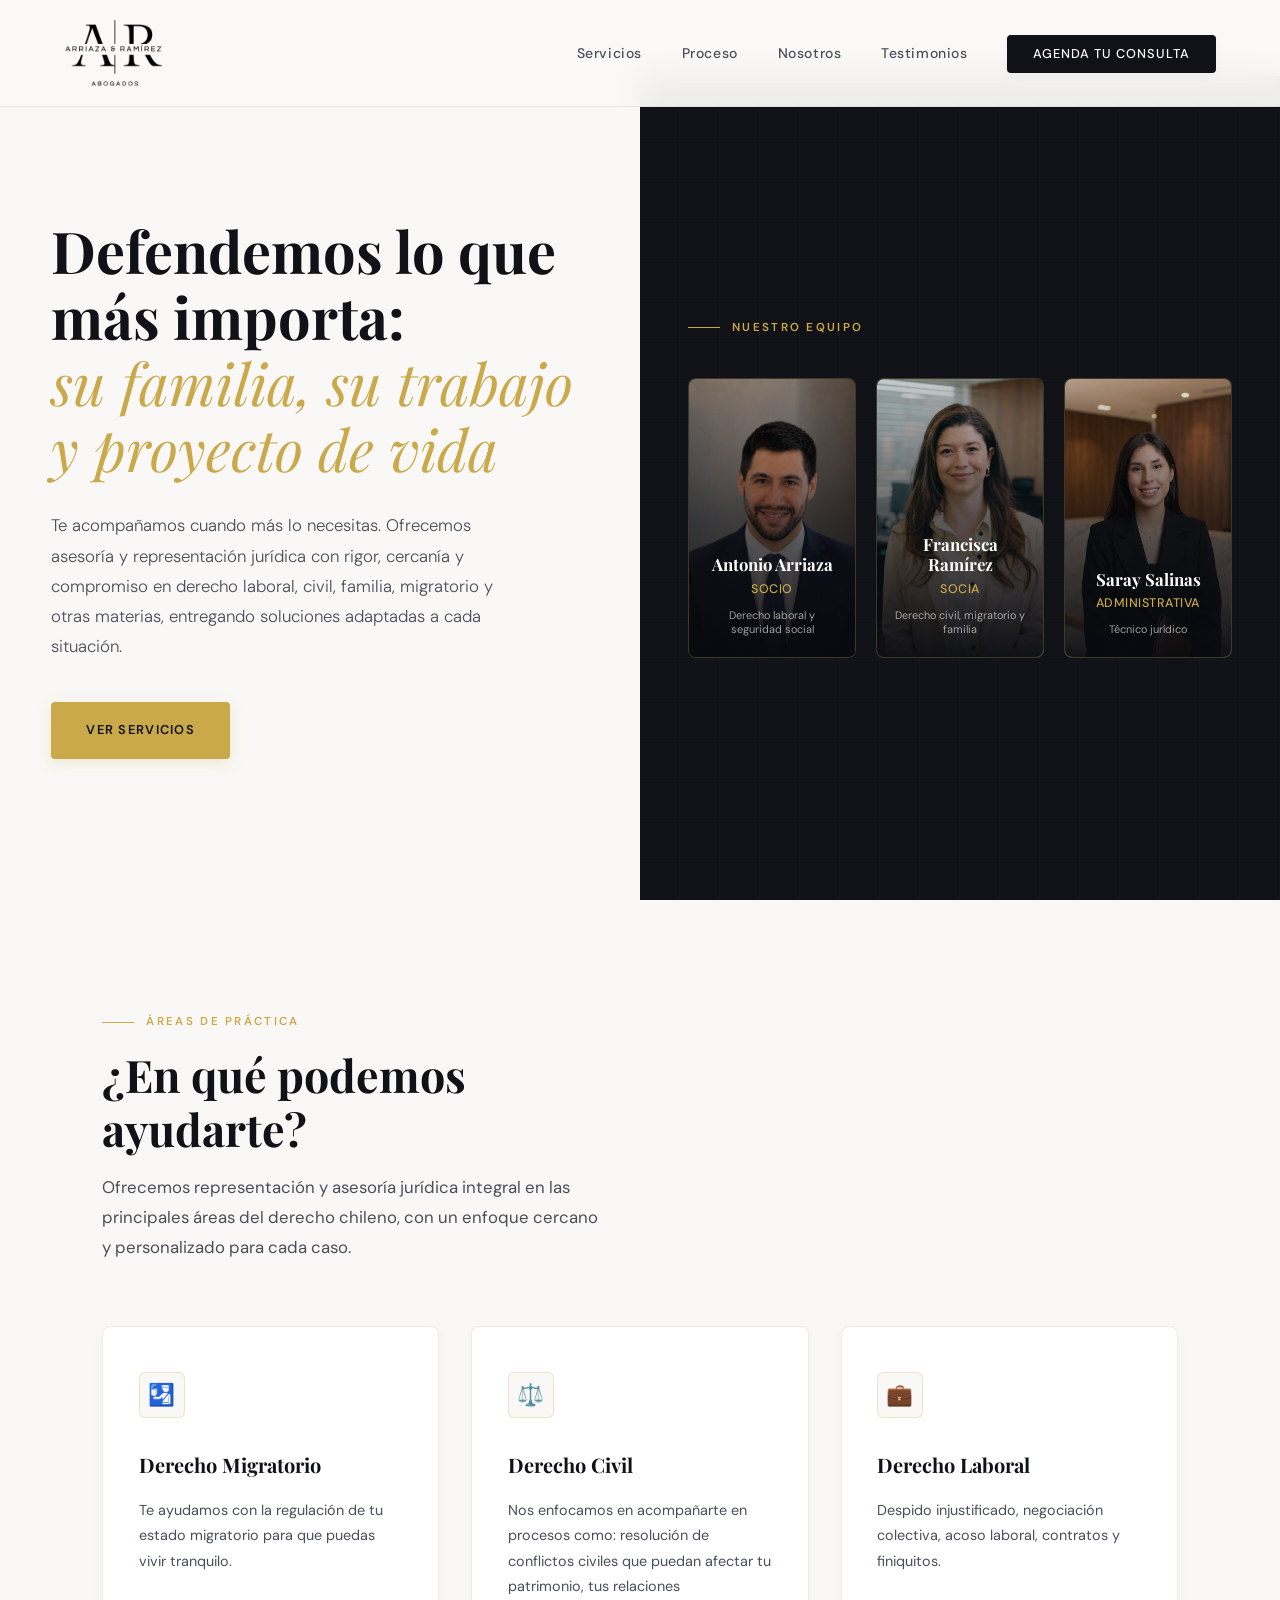
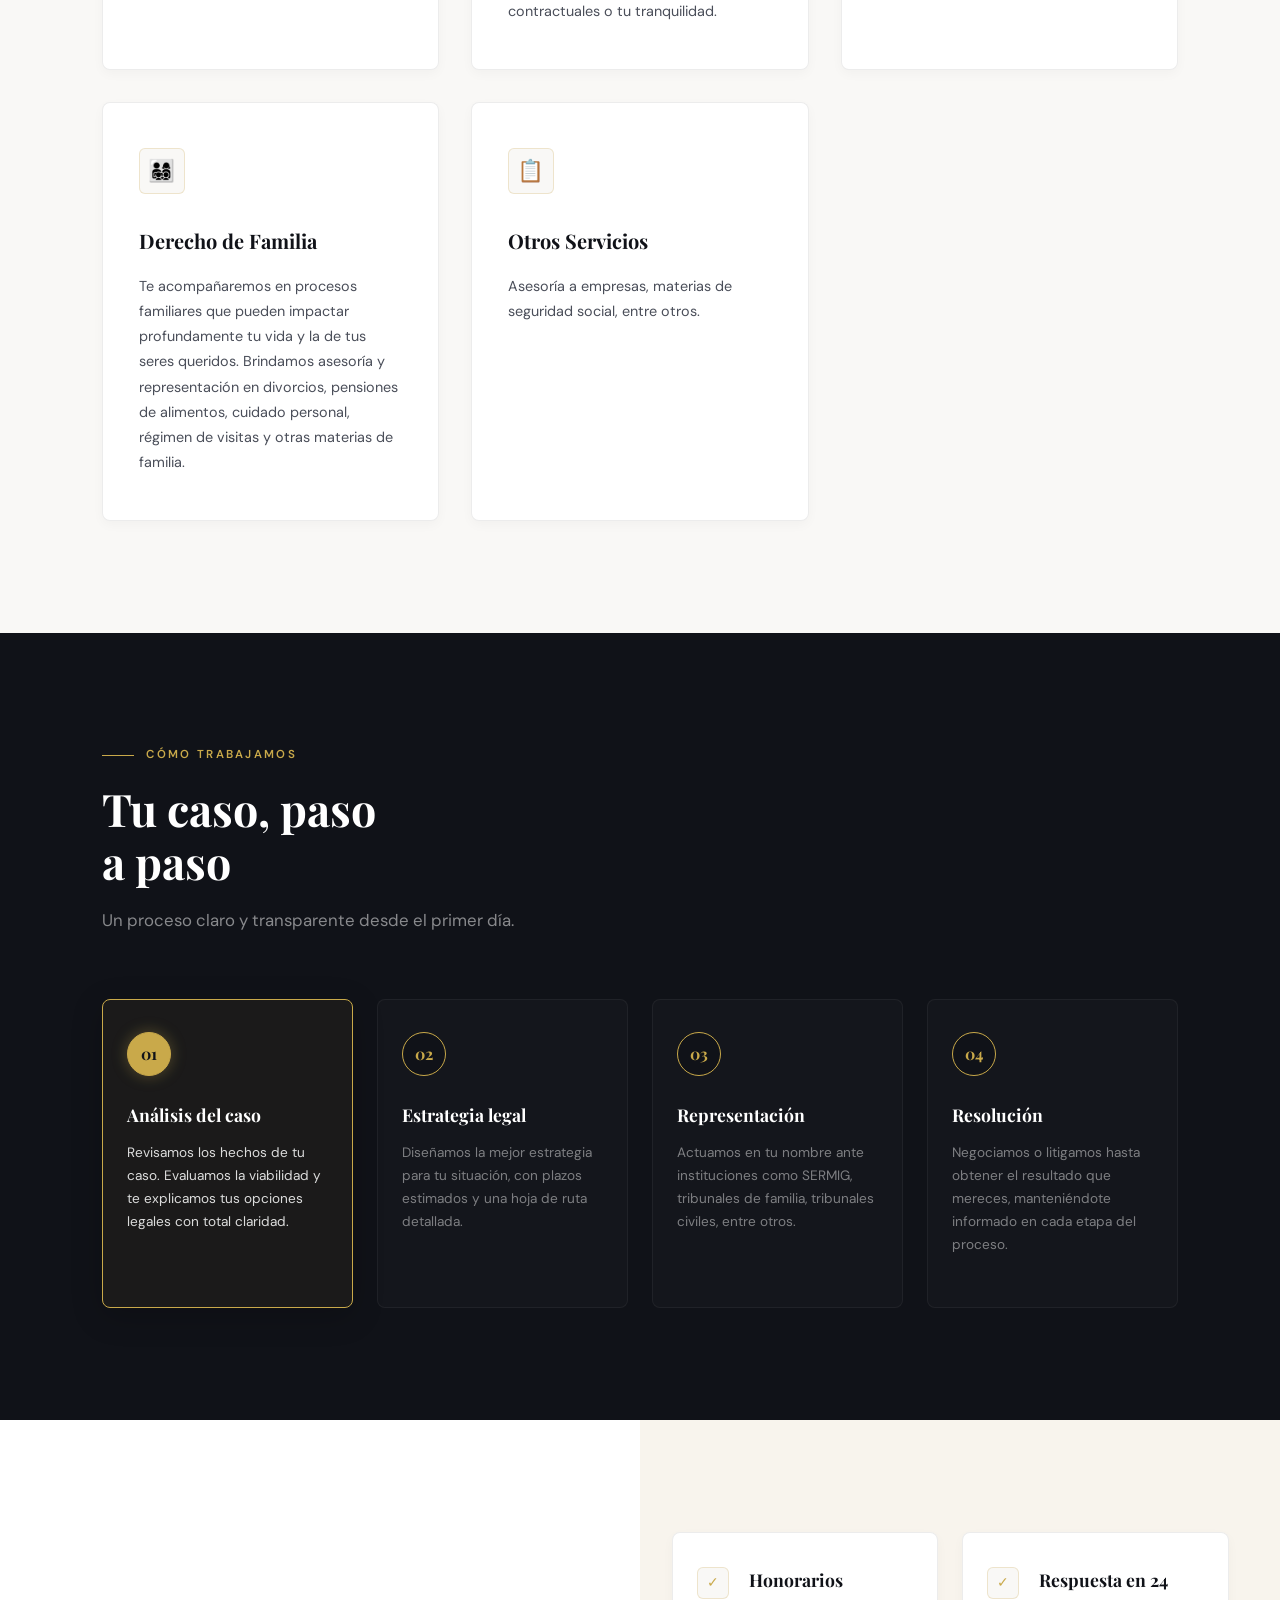
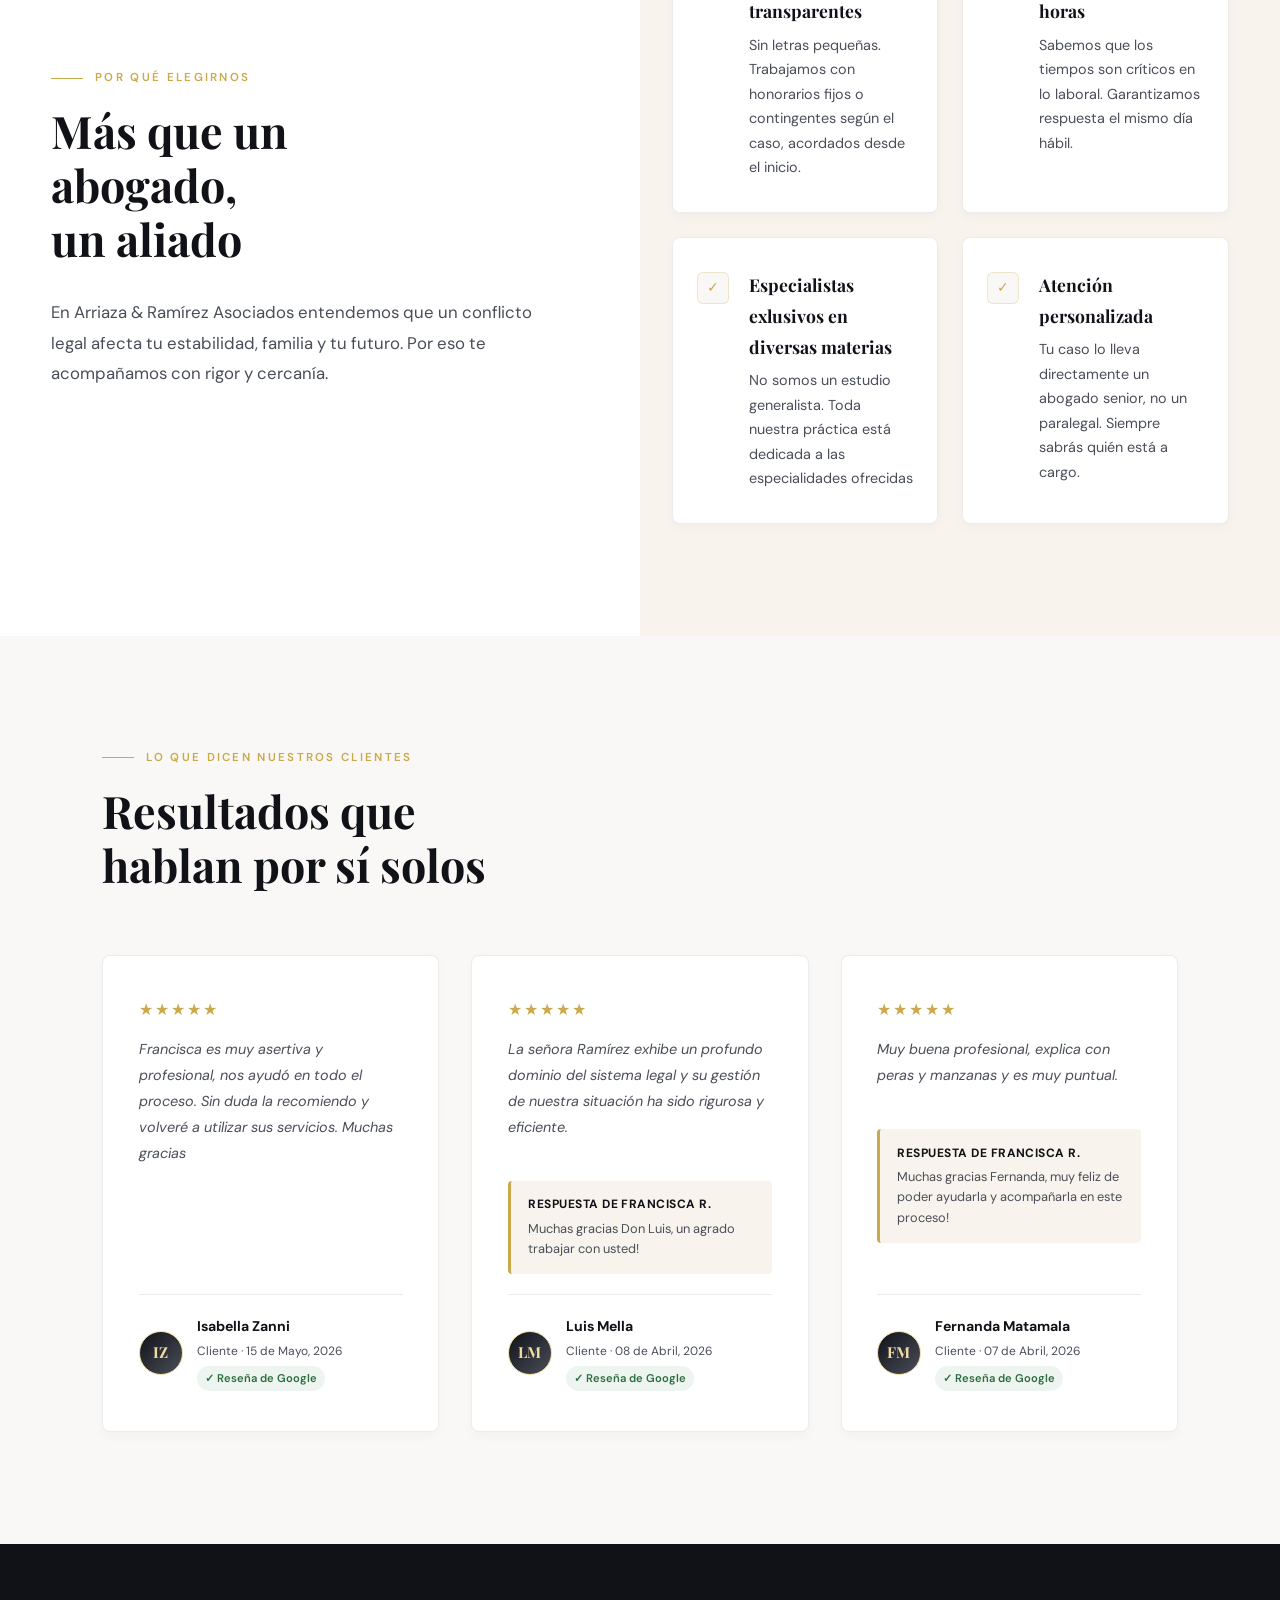
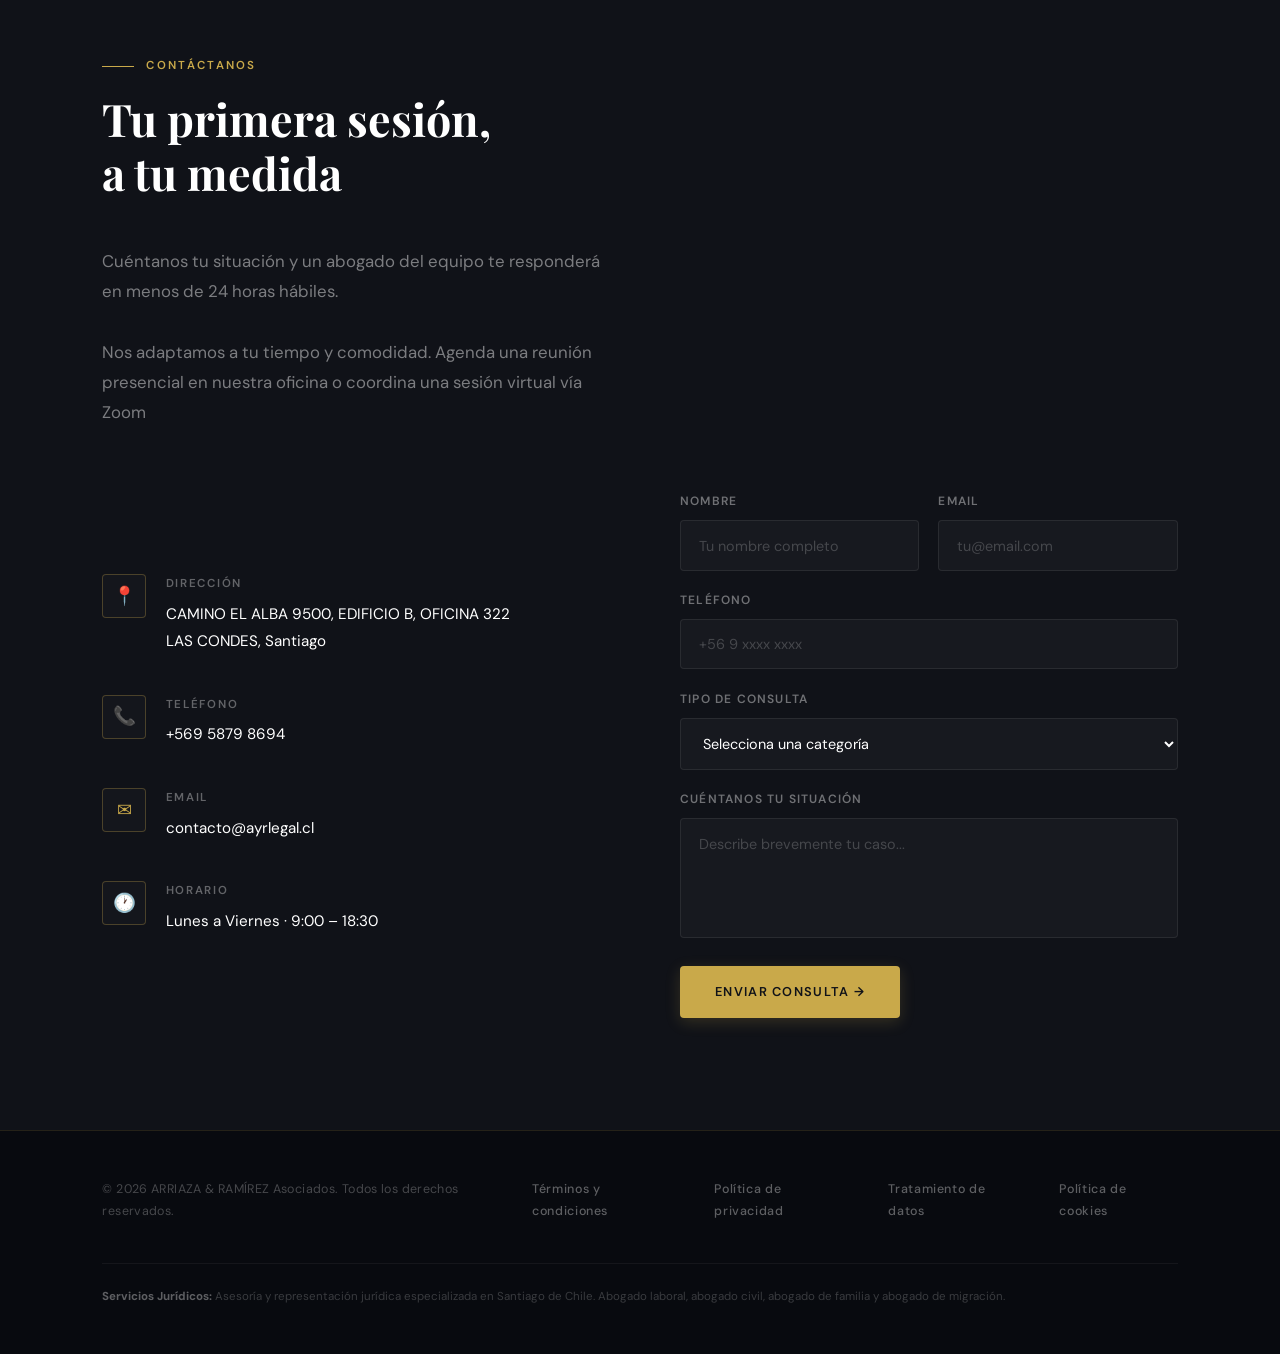
==== commit 1ed12201: "feat: update hero messaging, refine service descriptions, and remove obsolete revision notes" ====
--- a/index.html
+++ b/index.html
@@ -31,10 +31,11 @@
   <!-- HERO -->
   <section class="hero">
     <div class="hero-left">
-      <h1>Defendemos tus<br><em>derechos</em> en el<br>trabajo</h1>
+      <h1>Defendemos lo que más importa:<br><em>su familia, su trabajo y proyecto de vida</em> <br></h1>
       <p class="hero-sub">
         Te acompañamos cuando más lo necesitas. Ofrecemos asesoría y representación jurídica con rigor, cercanía y
-        compromiso en derecho laboral, civil, familia, migratorio y otras materias, entregando soluciones adaptadas a cada situación.
+        compromiso en derecho laboral, civil, familia, migratorio y otras materias, entregando soluciones adaptadas a
+        cada situación.
       </p>
       <div class="hero-actions">
         <a href="#servicios" class="btn-primary">Ver Servicios</a>
@@ -82,18 +83,21 @@
   <section class="section" id="servicios">
     <div class="section-label">Áreas de práctica</div>
     <h2>¿En qué podemos<br>ayudarte?</h2>
-    <p class="section-intro">Ofrecemos representación y asesoría jurídica integral en las principales áreas del derecho chileno, con un enfoque cercano y personalizado para cada caso.</p>
+    <p class="section-intro">Ofrecemos representación y asesoría jurídica integral en las principales áreas del derecho
+      chileno, con un enfoque cercano y personalizado para cada caso.</p>
 
     <div class="services-grid">
       <div class="service-card">
         <div class="service-icon">🛂</div>
         <div class="service-title">Derecho Migratorio</div>
-        <p class="service-desc">Te ayudamos con la regulación de tu estado migratorio para que puedas vivir tranquilo.</p>
+        <p class="service-desc">Te ayudamos con la regulación de tu estado migratorio para que puedas vivir tranquilo.
+        </p>
       </div>
       <div class="service-card">
         <div class="service-icon">⚖️</div>
         <div class="service-title">Derecho Civil</div>
-        <p class="service-desc">Nos enfocamos en acompañarte en procesos como: resolución de conflictos civiles que puedan afectar tu patrimonio, tus relaciones contractuales o tu tranquilidad.</p>
+        <p class="service-desc">Nos enfocamos en acompañarte en procesos como: resolución de conflictos civiles que
+          puedan afectar tu patrimonio, tus relaciones contractuales o tu tranquilidad.</p>
       </div>
       <div class="service-card">
         <div class="service-icon">💼</div>
@@ -103,7 +107,9 @@
       <div class="service-card">
         <div class="service-icon">👨‍👩‍👧‍👦</div>
         <div class="service-title">Derecho de Familia</div>
-        <p class="service-desc">Te acompañaremos en procesos familiares que pueden impactar profundamente tu vida y la de tus seres queridos. Brindamos asesoría y representación en divorcios, pensiones de alimentos, cuidado personal, régimen de visitas y otras materias de familia.</p>
+        <p class="service-desc">Te acompañaremos en procesos familiares que pueden impactar profundamente tu vida y la
+          de tus seres queridos. Brindamos asesoría y representación en divorcios, pensiones de alimentos, cuidado
+          personal, régimen de visitas y otras materias de familia.</p>
       </div>
       <div class="service-card">
         <div class="service-icon">📋</div>
@@ -364,10 +370,12 @@
       </div>
     </div>
     <div class="footer-seo">
-      <strong>Servicios Jurídicos:</strong> Asesoría y representación jurídica especializada en Santiago de Chile. Abogado laboral, abogado civil, abogado de familia y abogado de migración.
+      <strong>Servicios Jurídicos:</strong> Asesoría y representación jurídica especializada en Santiago de Chile.
+      Abogado laboral, abogado civil, abogado de familia y abogado de migración.
     </div>
     <div class="sr-only">
-      Abogado laboral en Santiago de Chile, abogado civil, abogado de familia, abogado de migración, derecho laboral chile, despidos injustificados, divorcio de mutuo acuerdo, pensión de alimentos.
+      Abogado laboral en Santiago de Chile, abogado civil, abogado de familia, abogado de migración, derecho laboral
+      chile, despidos injustificados, divorcio de mutuo acuerdo, pensión de alimentos.
     </div>
   </footer>
 
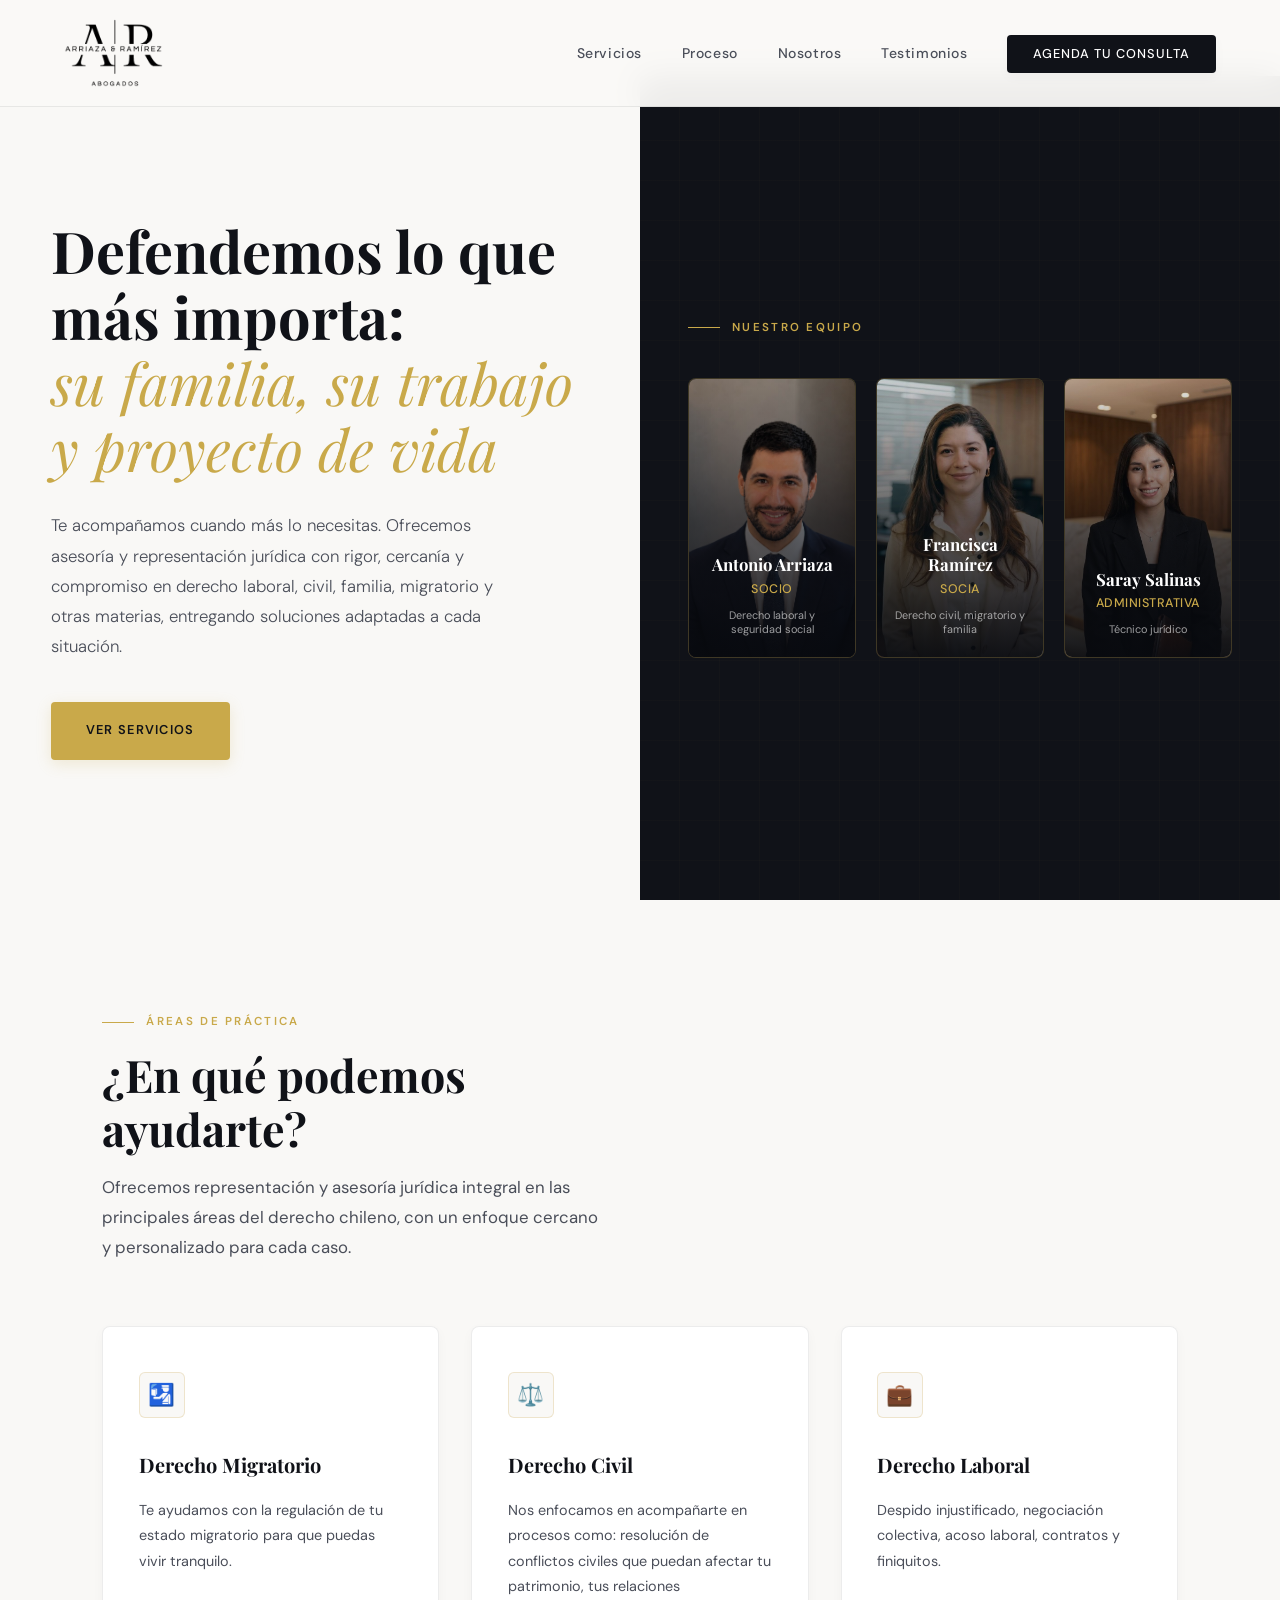
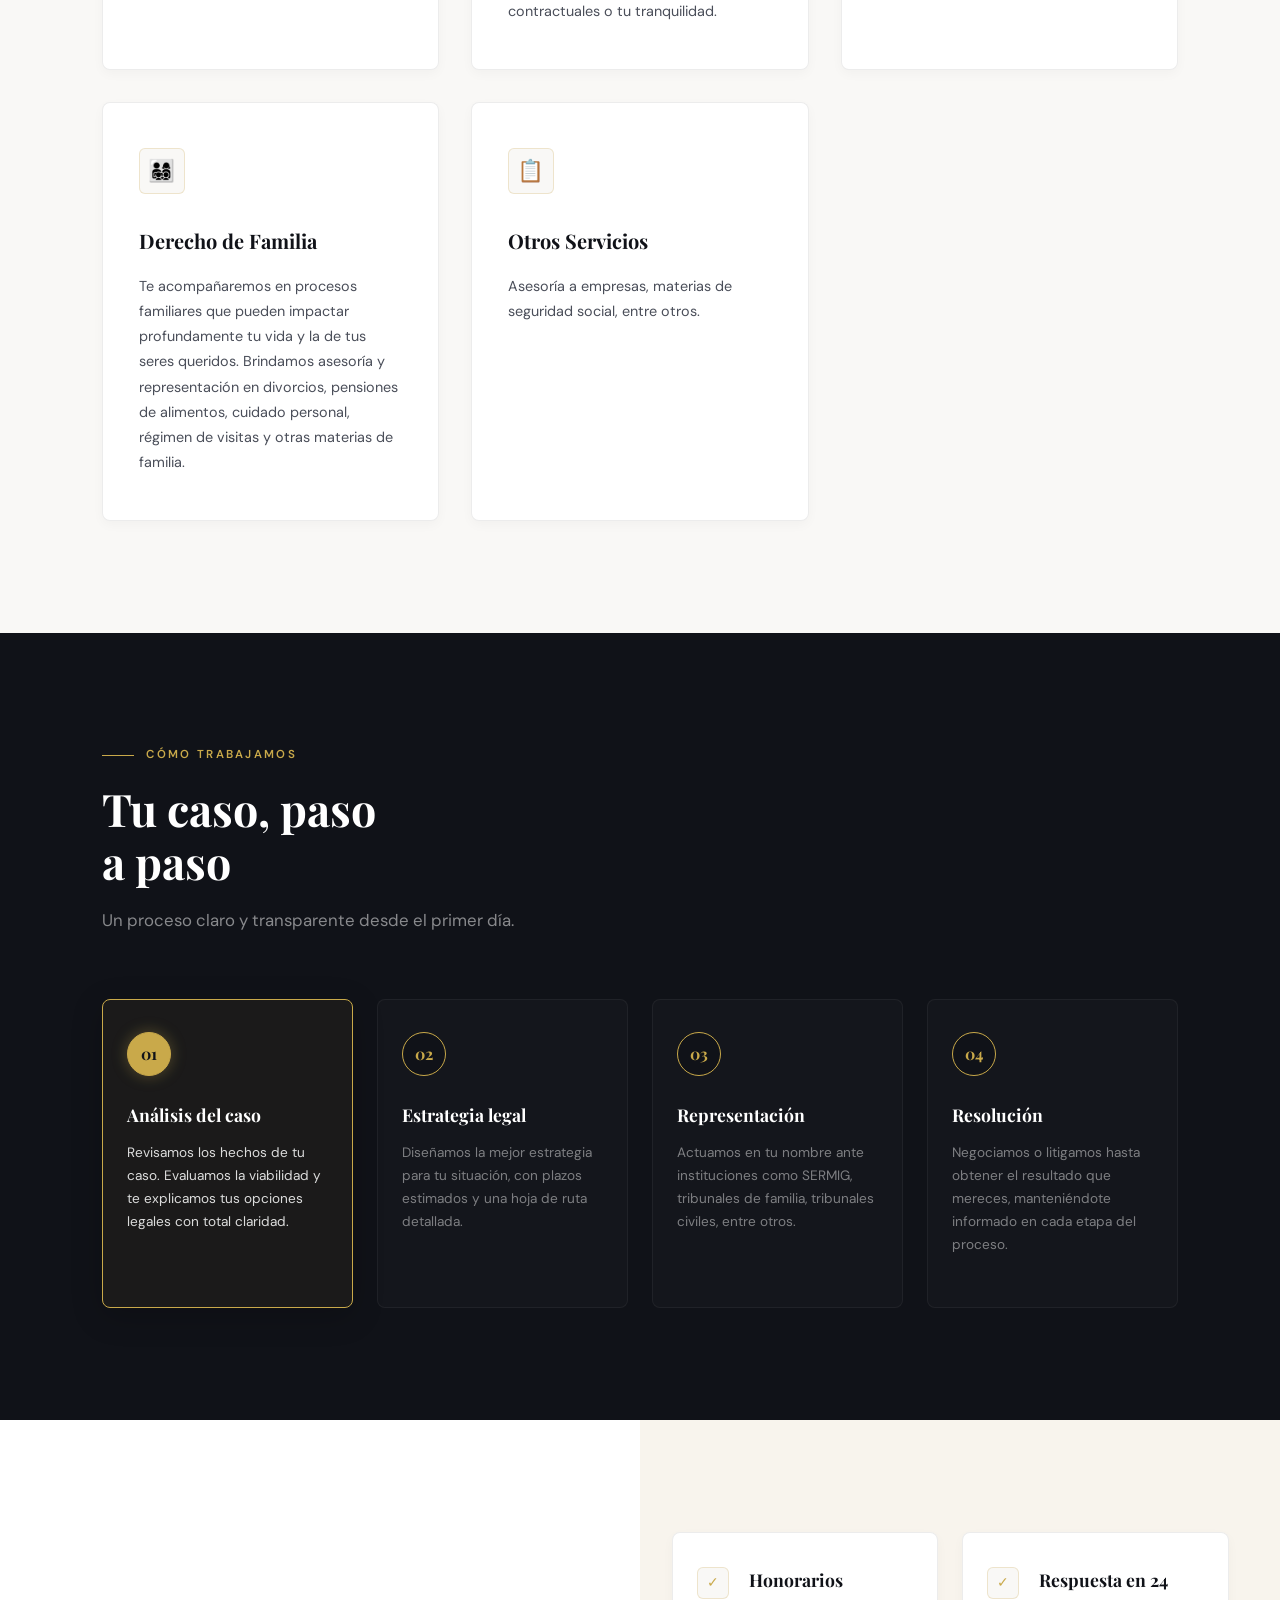
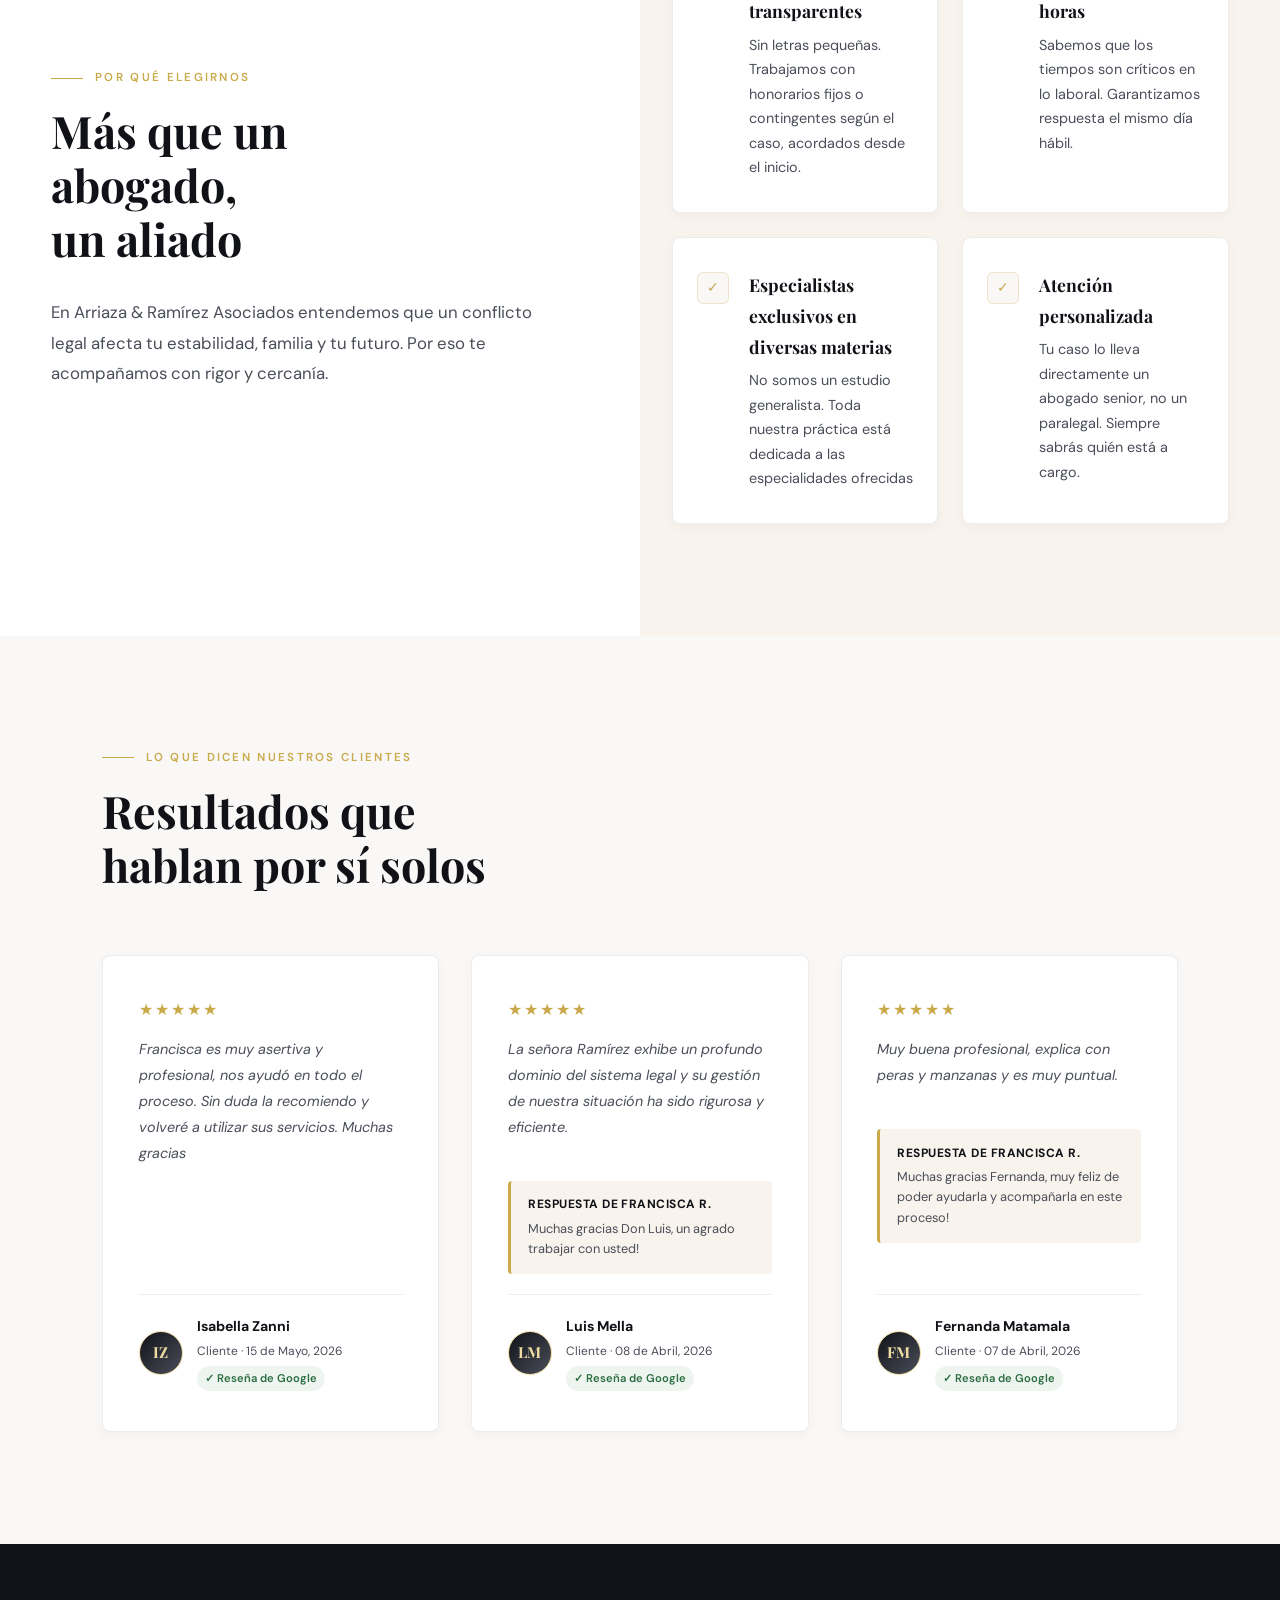
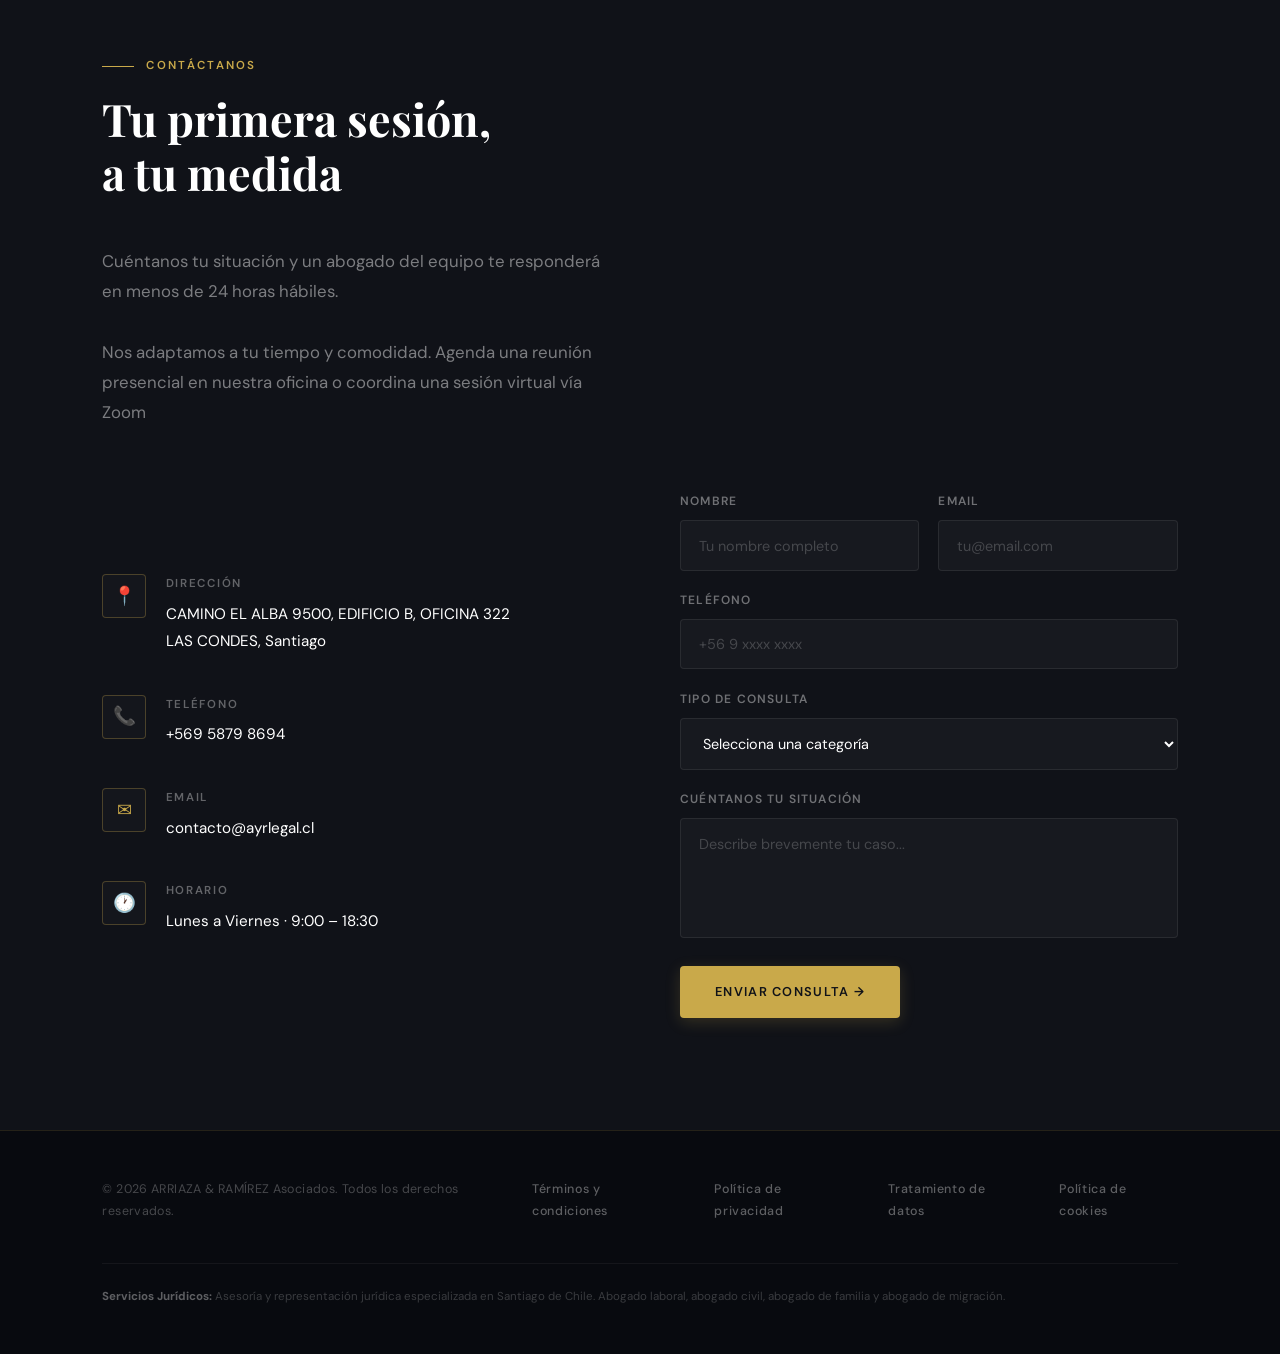
==== commit a5192f75: "feat: add Google Apps Script to handle form submissions via email notifications" ====
--- a/index.html
+++ b/index.html
@@ -195,7 +195,7 @@
       <div class="why-item">
         <div class="why-check">✓</div>
         <div>
-          <div class="why-item-title">Especialistas exlusivos en diversas materias</div>
+          <div class="why-item-title">Especialistas exclusivos en diversas materias</div>
           <p class="why-item-desc">No somos un estudio generalista. Toda nuestra práctica está dedicada a las
             especialidades ofrecidas</p>
         </div>
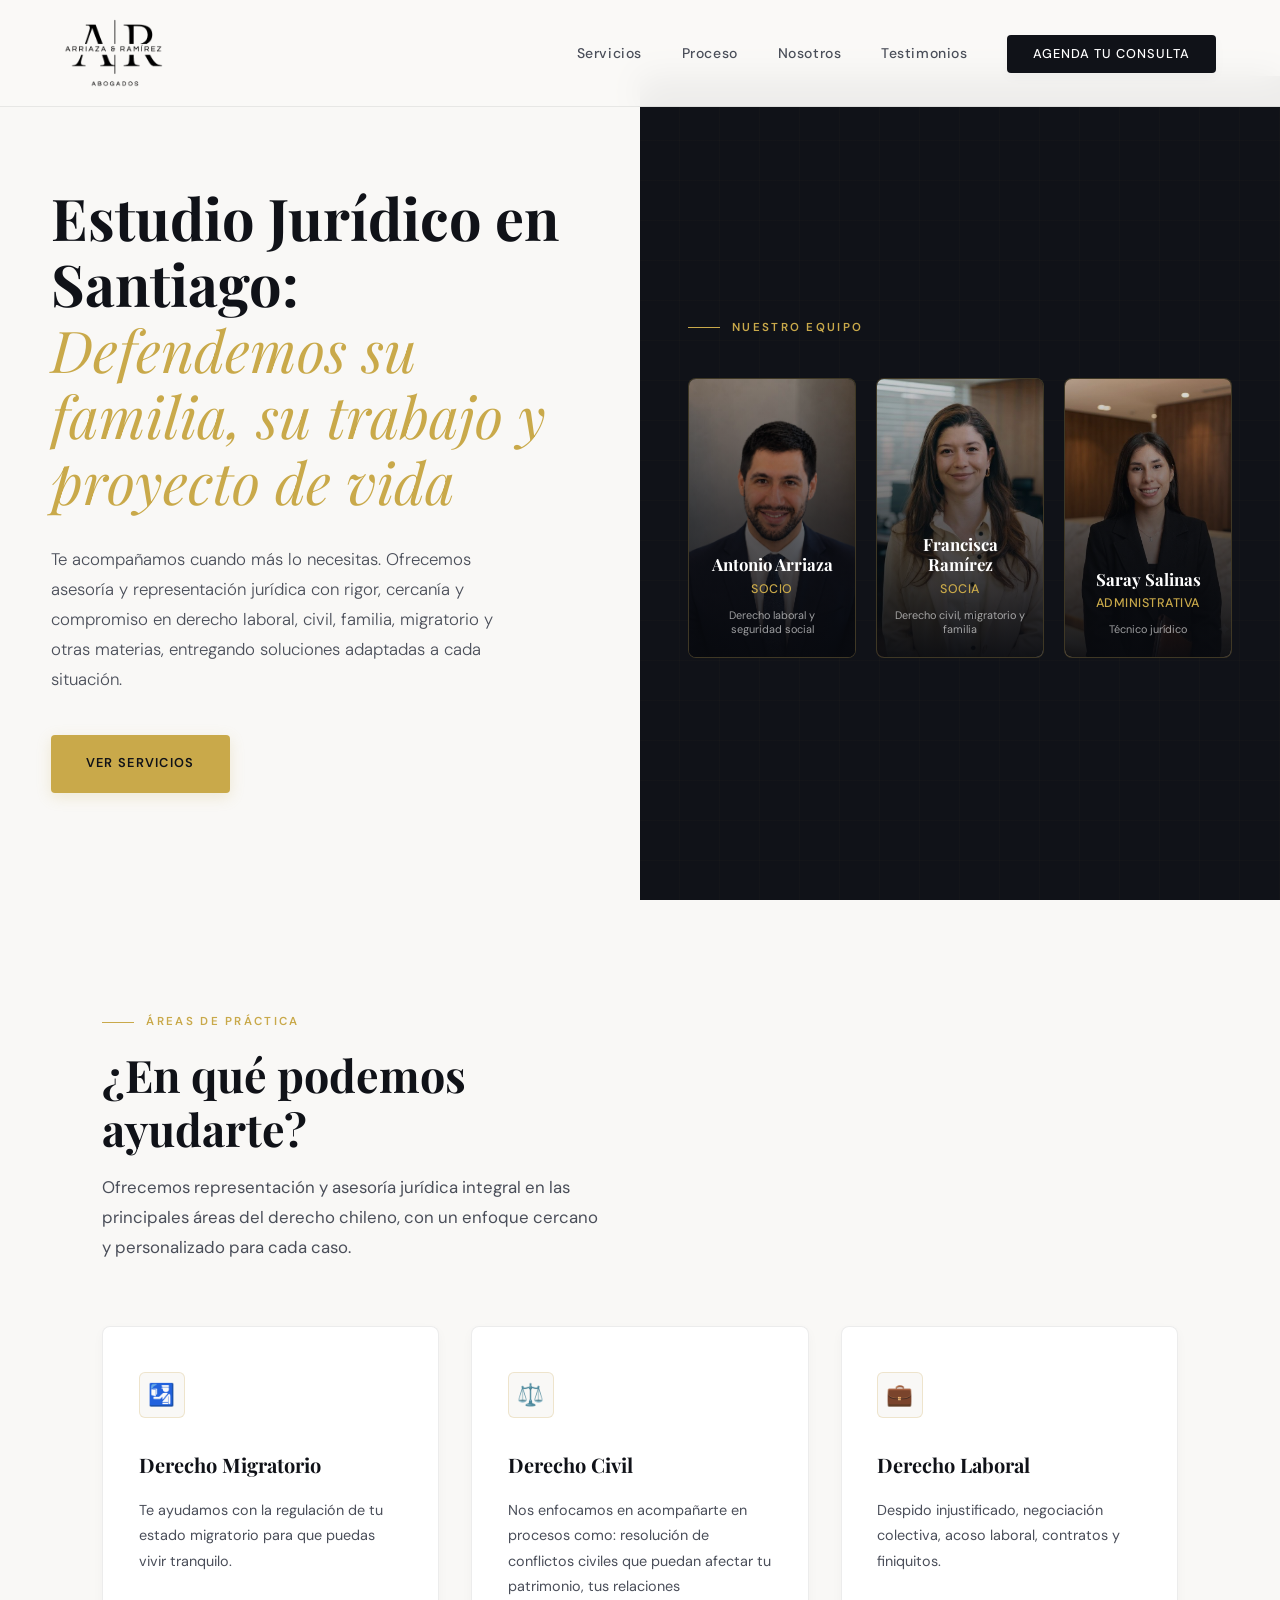
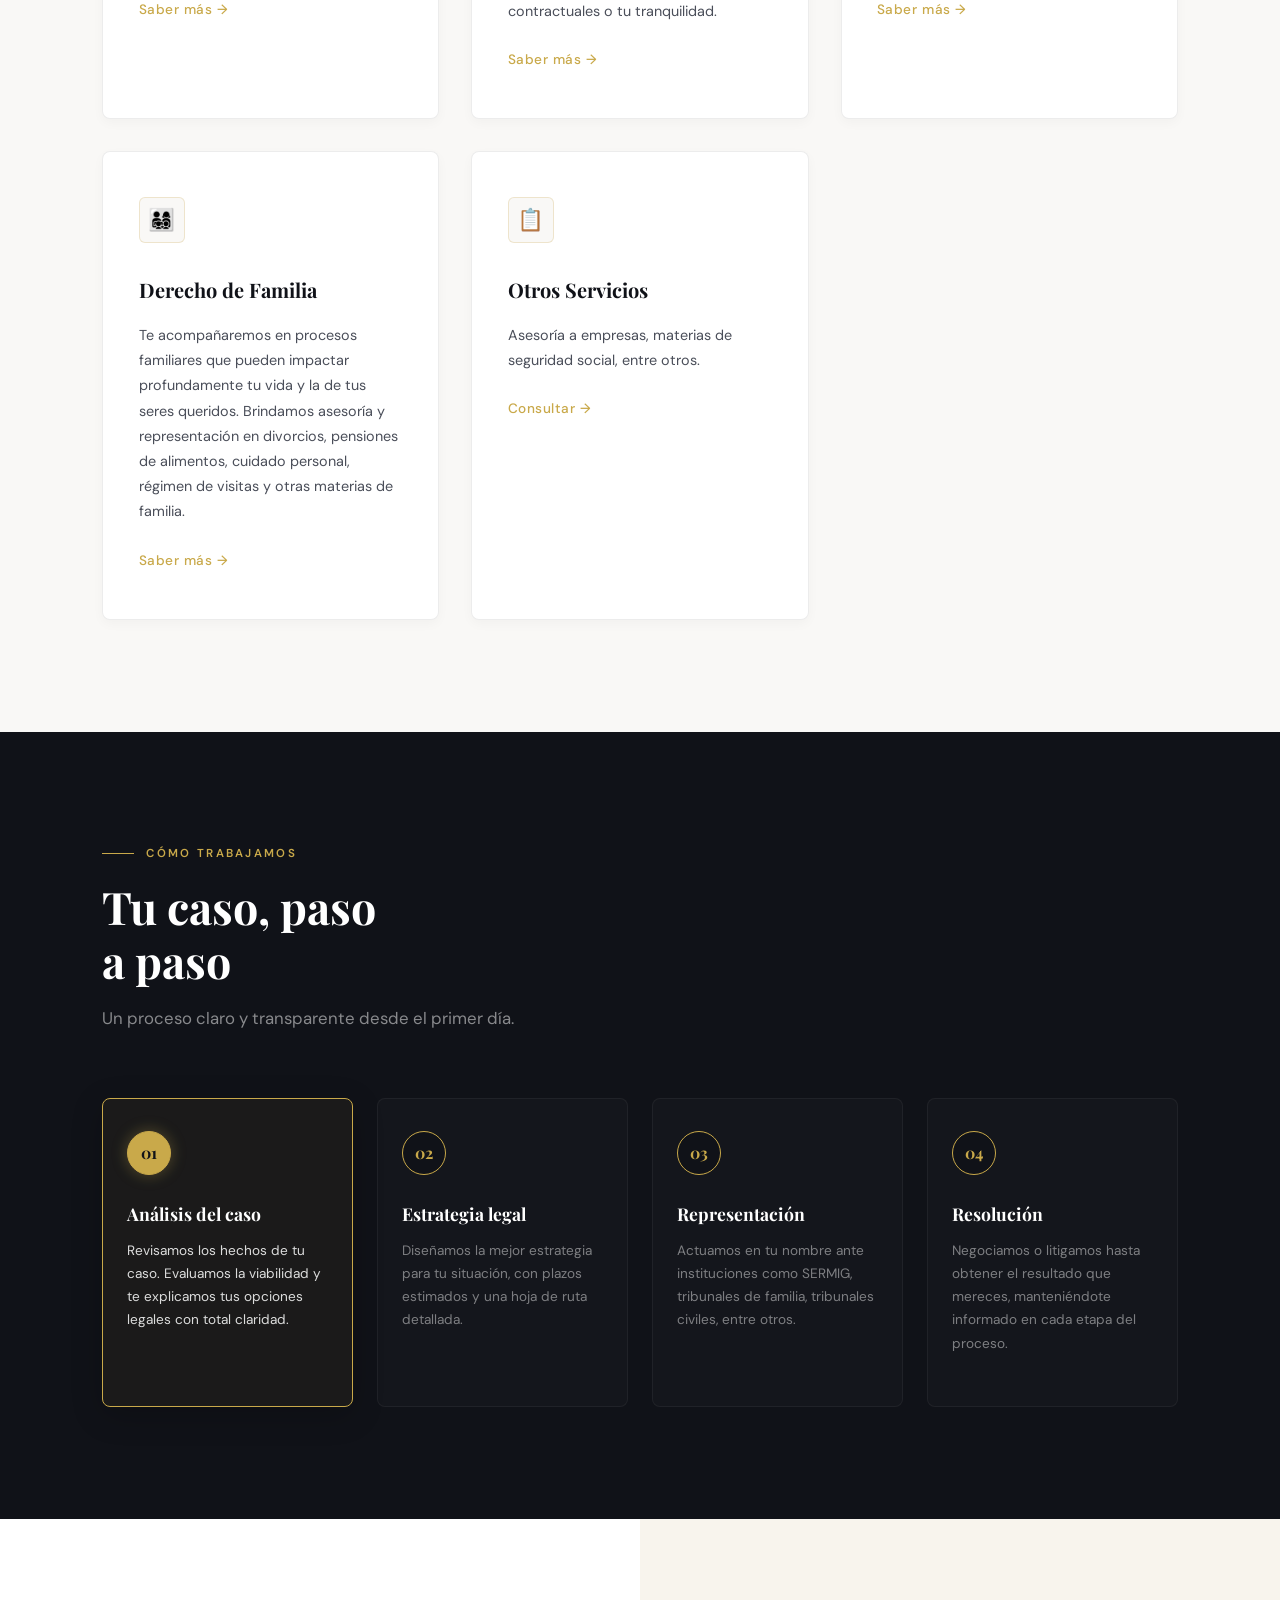
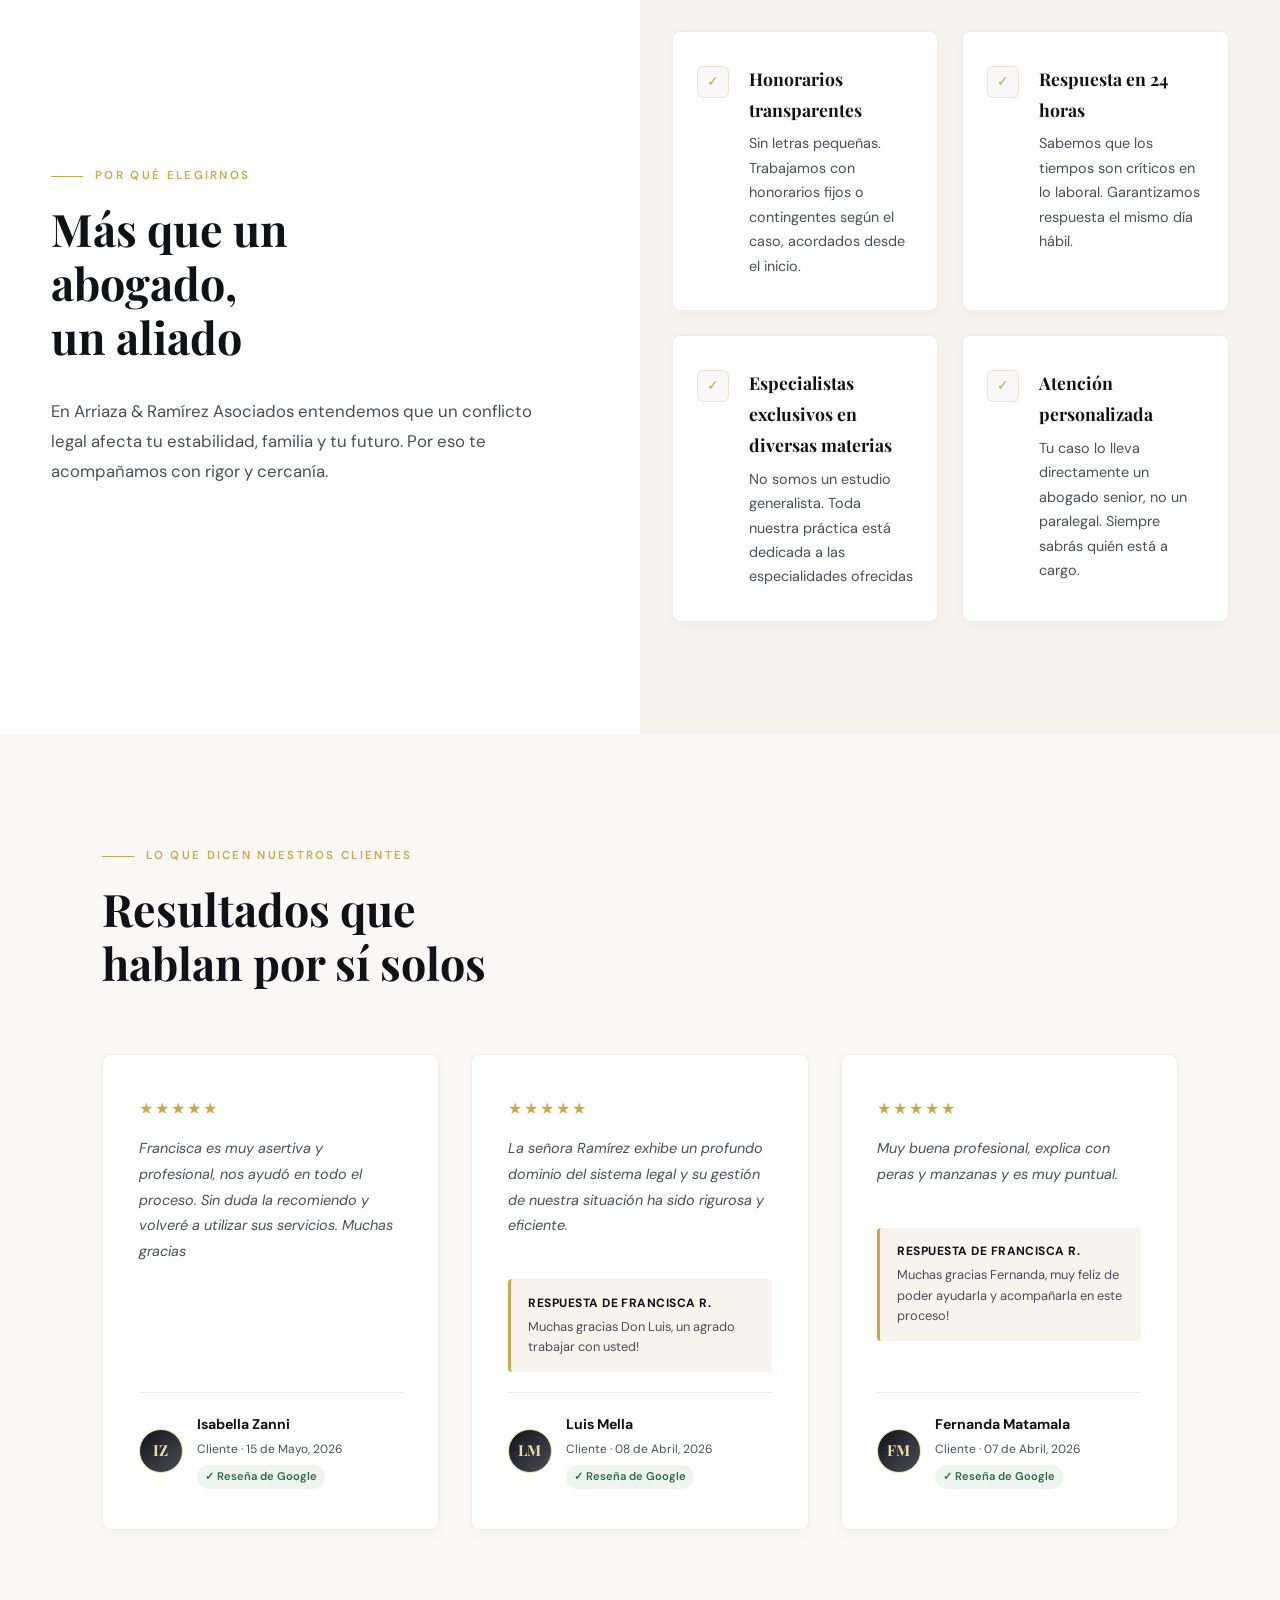
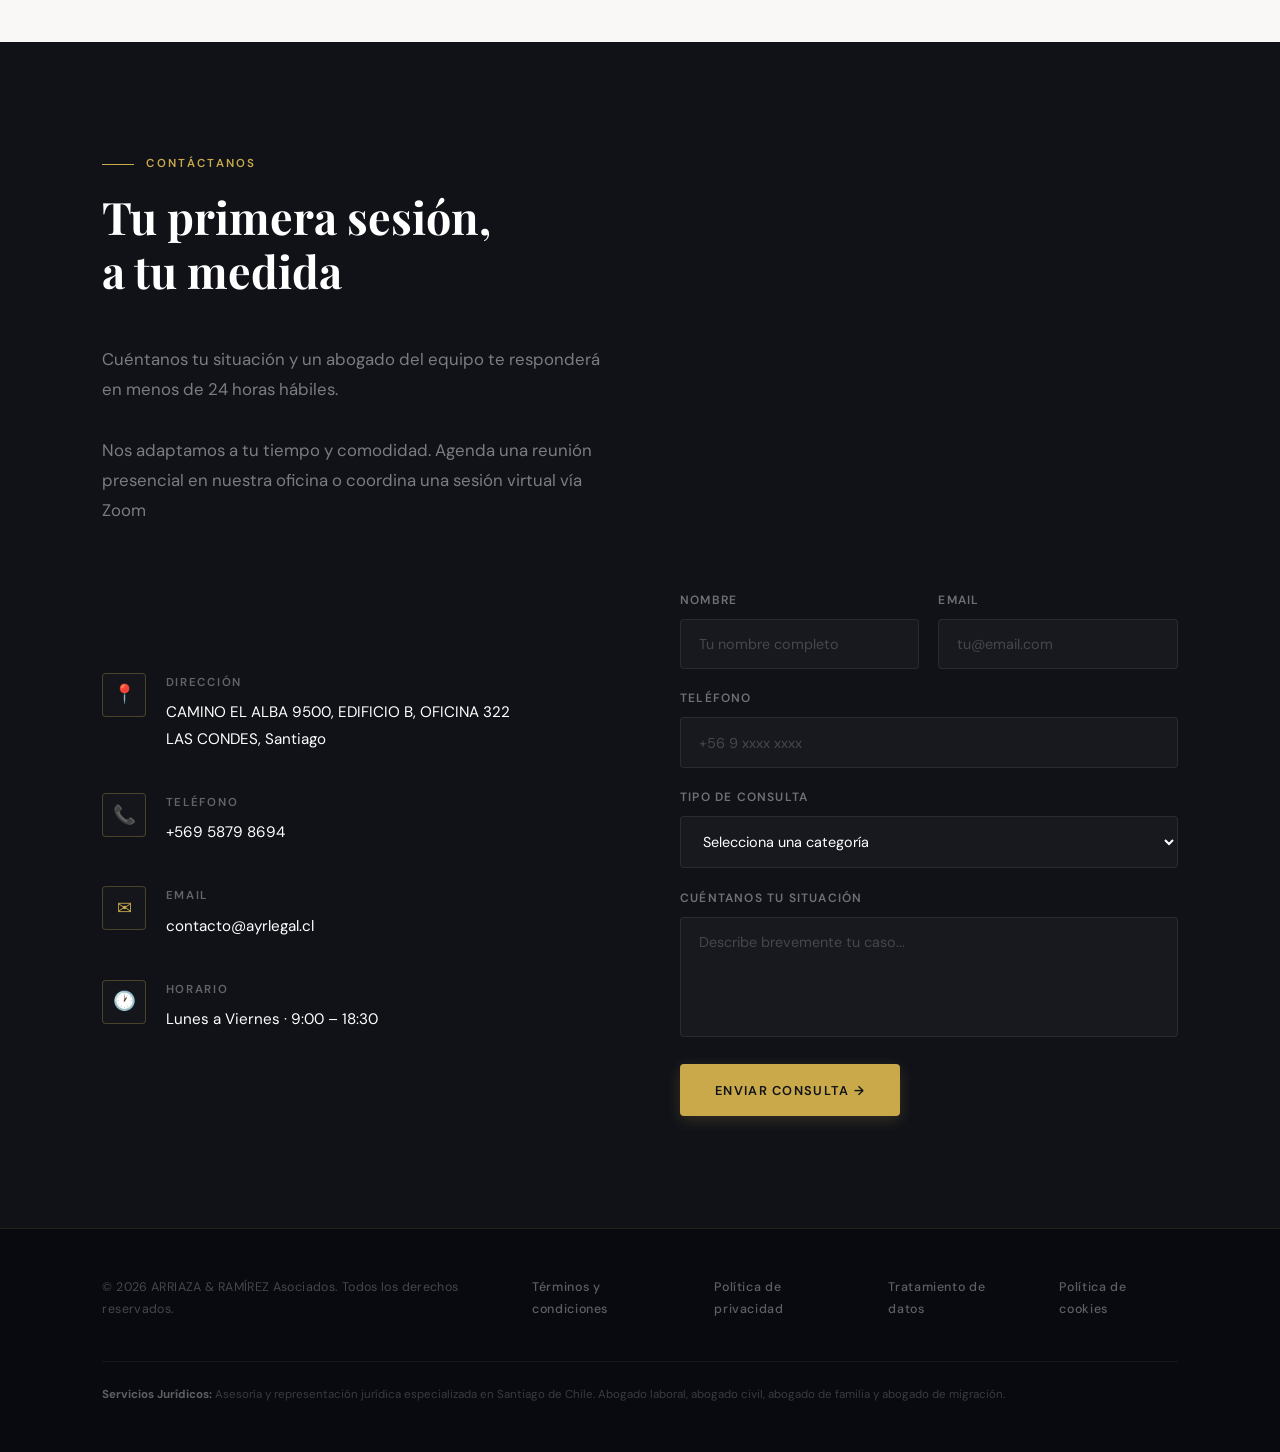
==== commit b0605ff9: "feat: implement multi-page SEO architecture with new dedicated service landing pages and site-wide n" ====
--- a/index.html
+++ b/index.html
@@ -4,12 +4,60 @@
 <head>
   <meta charset="UTF-8">
   <meta name="viewport" content="width=device-width, initial-scale=1.0">
-  <title>Arriaza & Ramírez Asociados — Derecho Laboral</title>
+  <title>Arriaza & Ramírez Asociados | Estudio Jurídico en Santiago</title>
+  <meta name="description" content="Estudio jurídico en Las Condes, Santiago. Especialistas en Derecho Laboral, Civil, Familia y Migratorio. Agenda tu consulta legal con abogados expertos.">
+  <meta name="robots" content="index, follow">
+  
+  <!-- Open Graph -->
+  <meta property="og:title" content="Arriaza & Ramírez Asociados | Estudio Jurídico en Santiago">
+  <meta property="og:description" content="Asesoría y representación jurídica especializada en derecho laboral, civil, familia y migración en Chile.">
+  <meta property="og:image" content="https://www.ayrlegal.cl/media/logo/logo_oficial.png">
+  <meta property="og:url" content="https://www.ayrlegal.cl">
+  <meta property="og:type" content="website">
+
   <link rel="icon" type="image/png" href="media/logo/logo_oficial.png">
   <link
     href="https://fonts.googleapis.com/css2?family=Playfair+Display:ital,wght@0,400;0,700;1,400&family=DM+Sans:wght@300;400;500&display=swap"
     rel="stylesheet">
   <link rel="stylesheet" href="style.css">
+
+  <!-- Schema Markup (Datos Estructurados) -->
+  <script type="application/ld+json">
+  {
+    "@context": "https://schema.org",
+    "@type": "LegalService",
+    "name": "Arriaza & Ramírez Asociados",
+    "image": "https://www.ayrlegal.cl/media/logo/logo_oficial.png",
+    "url": "https://www.ayrlegal.cl",
+    "telephone": "+56958798694",
+    "email": "contacto@ayrlegal.cl",
+    "address": {
+      "@type": "PostalAddress",
+      "streetAddress": "Camino El Alba 9500, Edificio B, Oficina 322",
+      "addressLocality": "Las Condes",
+      "addressRegion": "Región Metropolitana",
+      "postalCode": "7550000",
+      "addressCountry": "CL"
+    },
+    "geo": {
+      "@type": "GeoCoordinates",
+      "latitude": "-33.407981", 
+      "longitude": "-70.528431"
+    },
+    "openingHoursSpecification": {
+      "@type": "OpeningHoursSpecification",
+      "dayOfWeek": [
+        "Monday",
+        "Tuesday",
+        "Wednesday",
+        "Thursday",
+        "Friday"
+      ],
+      "opens": "09:00",
+      "closes": "18:30"
+    }
+  }
+  </script>
 </head>
 
 <body>
@@ -31,7 +79,7 @@
   <!-- HERO -->
   <section class="hero">
     <div class="hero-left">
-      <h1>Defendemos lo que más importa:<br><em>su familia, su trabajo y proyecto de vida</em> <br></h1>
+      <h1>Estudio Jurídico en Santiago:<br><em>Defendemos su familia, su trabajo y proyecto de vida</em> <br></h1>
       <p class="hero-sub">
         Te acompañamos cuando más lo necesitas. Ofrecemos asesoría y representación jurídica con rigor, cercanía y
         compromiso en derecho laboral, civil, familia, migratorio y otras materias, entregando soluciones adaptadas a
@@ -90,31 +138,32 @@
       <div class="service-card">
         <div class="service-icon">🛂</div>
         <div class="service-title">Derecho Migratorio</div>
-        <p class="service-desc">Te ayudamos con la regulación de tu estado migratorio para que puedas vivir tranquilo.
-        </p>
+        <p class="service-desc">Te ayudamos con la regulación de tu estado migratorio para que puedas vivir tranquilo.</p>
+        <a href="./derecho-migratorio/" class="service-card-link">Saber más &rarr;</a>
       </div>
       <div class="service-card">
         <div class="service-icon">⚖️</div>
         <div class="service-title">Derecho Civil</div>
-        <p class="service-desc">Nos enfocamos en acompañarte en procesos como: resolución de conflictos civiles que
-          puedan afectar tu patrimonio, tus relaciones contractuales o tu tranquilidad.</p>
+        <p class="service-desc">Nos enfocamos en acompañarte en procesos como: resolución de conflictos civiles que puedan afectar tu patrimonio, tus relaciones contractuales o tu tranquilidad.</p>
+        <a href="./derecho-civil/" class="service-card-link">Saber más &rarr;</a>
       </div>
       <div class="service-card">
         <div class="service-icon">💼</div>
         <div class="service-title">Derecho Laboral</div>
         <p class="service-desc">Despido injustificado, negociación colectiva, acoso laboral, contratos y finiquitos.</p>
+        <a href="./abogado-laboral/" class="service-card-link">Saber más &rarr;</a>
       </div>
       <div class="service-card">
         <div class="service-icon">👨‍👩‍👧‍👦</div>
         <div class="service-title">Derecho de Familia</div>
-        <p class="service-desc">Te acompañaremos en procesos familiares que pueden impactar profundamente tu vida y la
-          de tus seres queridos. Brindamos asesoría y representación en divorcios, pensiones de alimentos, cuidado
-          personal, régimen de visitas y otras materias de familia.</p>
+        <p class="service-desc">Te acompañaremos en procesos familiares que pueden impactar profundamente tu vida y la de tus seres queridos. Brindamos asesoría y representación en divorcios, pensiones de alimentos, cuidado personal, régimen de visitas y otras materias de familia.</p>
+        <a href="./abogado-familia/" class="service-card-link">Saber más &rarr;</a>
       </div>
       <div class="service-card">
         <div class="service-icon">📋</div>
         <div class="service-title">Otros Servicios</div>
         <p class="service-desc">Asesoría a empresas, materias de seguridad social, entre otros.</p>
+        <a href="#contacto" class="service-card-link">Consultar &rarr;</a>
       </div>
     </div>
   </section>
@@ -313,20 +362,20 @@
         <div class="form-row">
           <div class="form-group">
             <label class="form-label">Nombre</label>
-            <input type="text" placeholder="Tu nombre completo" required>
+            <input type="text" name="nombre" placeholder="Tu nombre completo" required>
           </div>
           <div class="form-group">
             <label class="form-label">Email</label>
-            <input type="email" placeholder="tu@email.com" required>
+            <input type="email" name="email" placeholder="tu@email.com" required>
           </div>
         </div>
         <div class="form-group">
           <label class="form-label">Teléfono</label>
-          <input type="tel" placeholder="+56 9 xxxx xxxx" required>
+          <input type="tel" name="telefono" placeholder="+56 9 xxxx xxxx" required>
         </div>
         <div class="form-group">
           <label class="form-label">Tipo de consulta</label>
-          <select required>
+          <select name="categoria" required>
             <option value="">Selecciona una categoría</option>
             <option>Despido injustificado</option>
             <option>Acoso laboral</option>
@@ -339,7 +388,7 @@
         </div>
         <div class="form-group">
           <label class="form-label">Cuéntanos tu situación</label>
-          <textarea placeholder="Describe brevemente tu caso..." required></textarea>
+          <textarea name="mensaje" placeholder="Describe brevemente tu caso..." required></textarea>
         </div>
         <button type="submit" class="btn-primary" style="align-self: flex-start; margin-top: 0.5rem;">
           Enviar Consulta →
@@ -373,10 +422,7 @@
       <strong>Servicios Jurídicos:</strong> Asesoría y representación jurídica especializada en Santiago de Chile.
       Abogado laboral, abogado civil, abogado de familia y abogado de migración.
     </div>
-    <div class="sr-only">
-      Abogado laboral en Santiago de Chile, abogado civil, abogado de familia, abogado de migración, derecho laboral
-      chile, despidos injustificados, divorcio de mutuo acuerdo, pensión de alimentos.
-    </div>
+
   </footer>
 
   <script src="script.js"></script>
--- a/style.css
+++ b/style.css
@@ -1327,4 +1327,23 @@
     align-items: flex-start;
     gap: 0.25rem;
   }
+}
+
+/* SEO Multi-page service link styles */
+.service-card-link {
+  display: inline-flex;
+  align-items: center;
+  gap: 0.5rem;
+  margin-top: 1.5rem;
+  color: var(--gold);
+  text-decoration: none;
+  font-weight: 500;
+  font-size: 0.85rem;
+  letter-spacing: 0.04em;
+  transition: var(--transition-smooth);
+}
+
+.service-card-link:hover {
+  color: var(--ink);
+  transform: translateX(4px);
 }
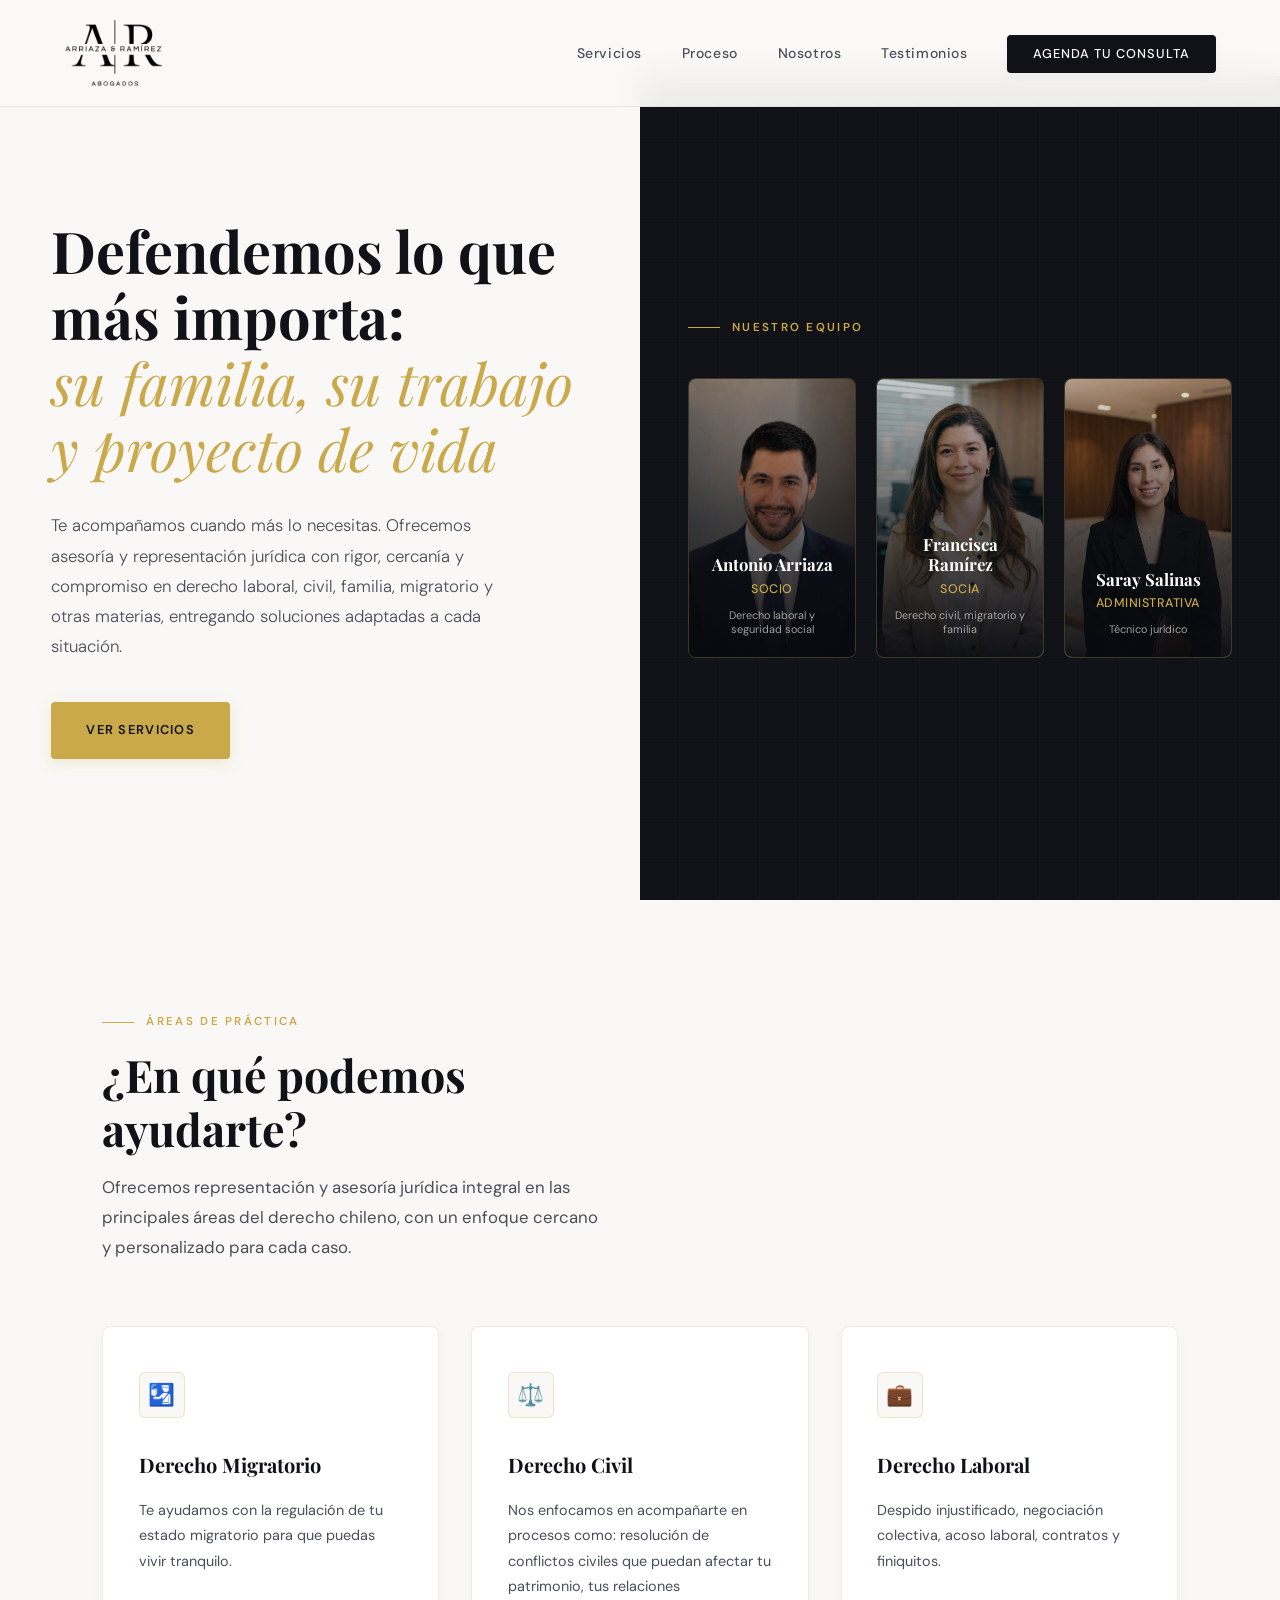
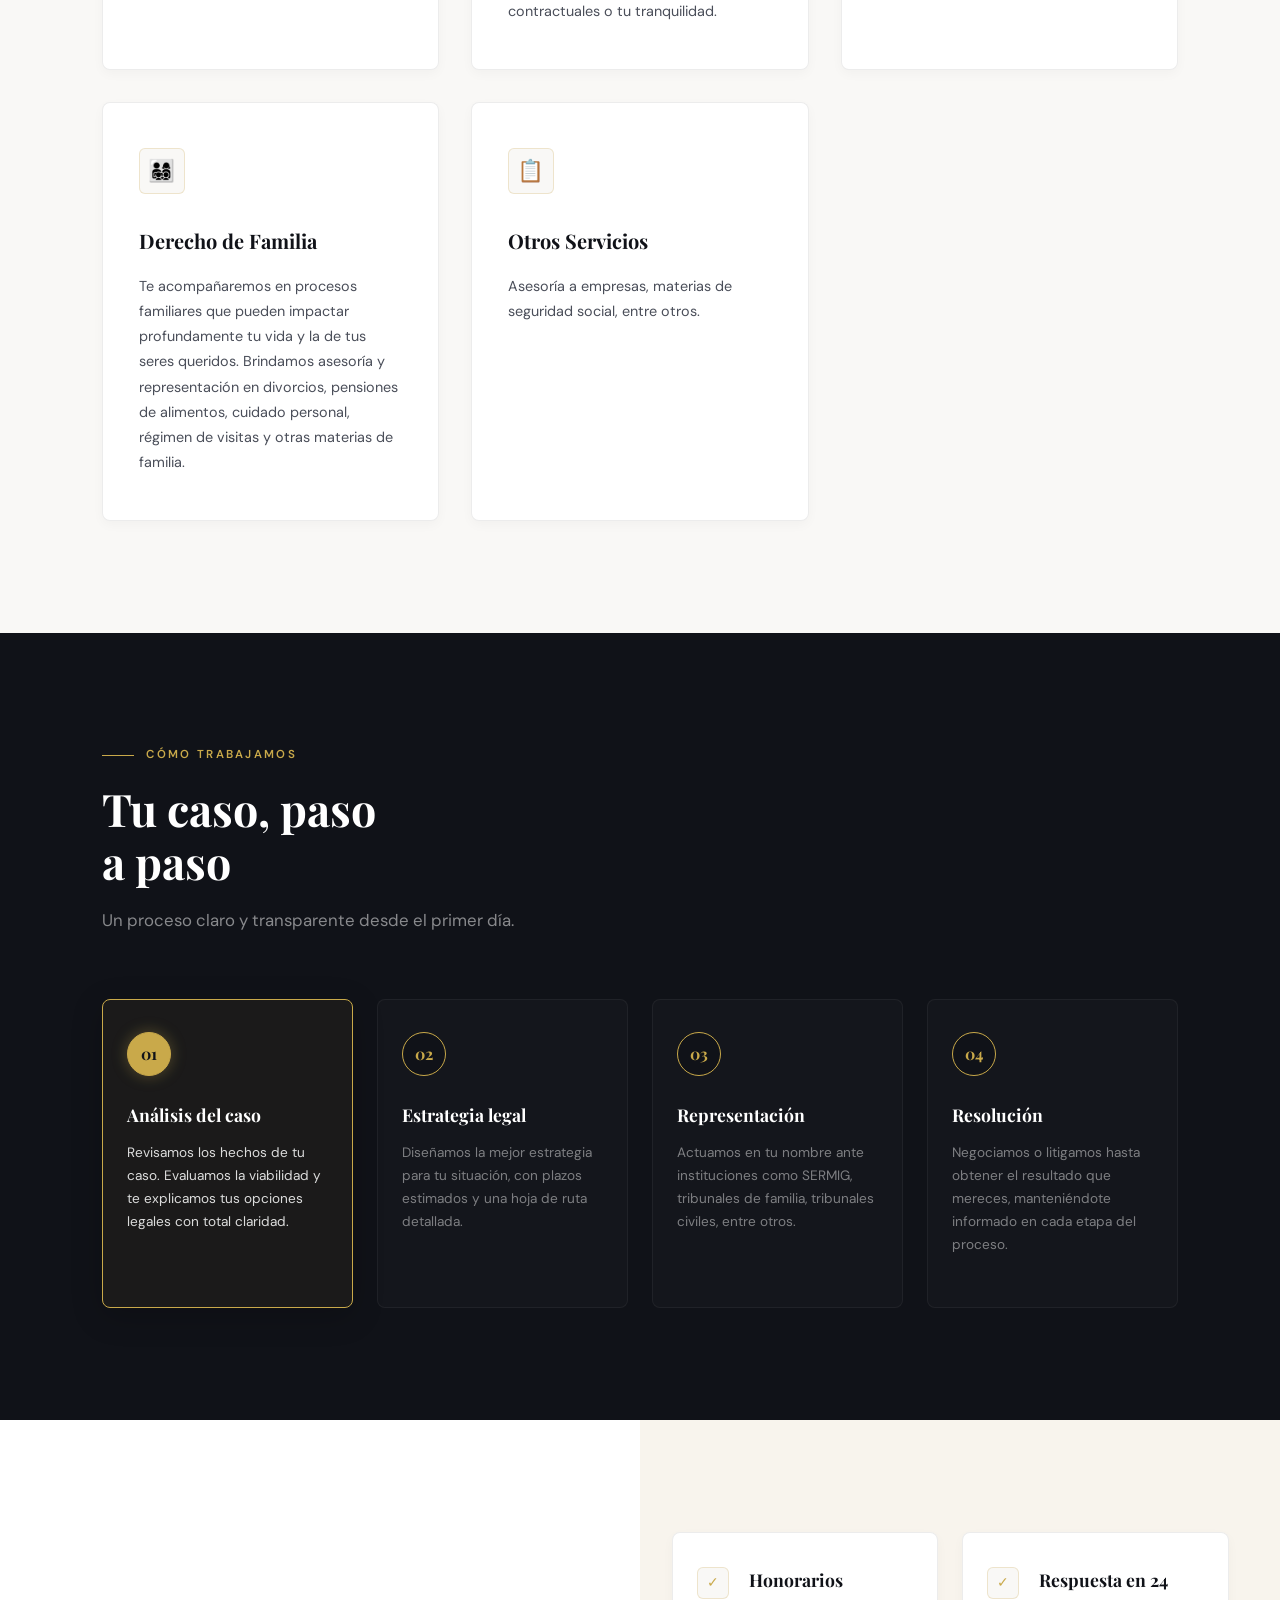
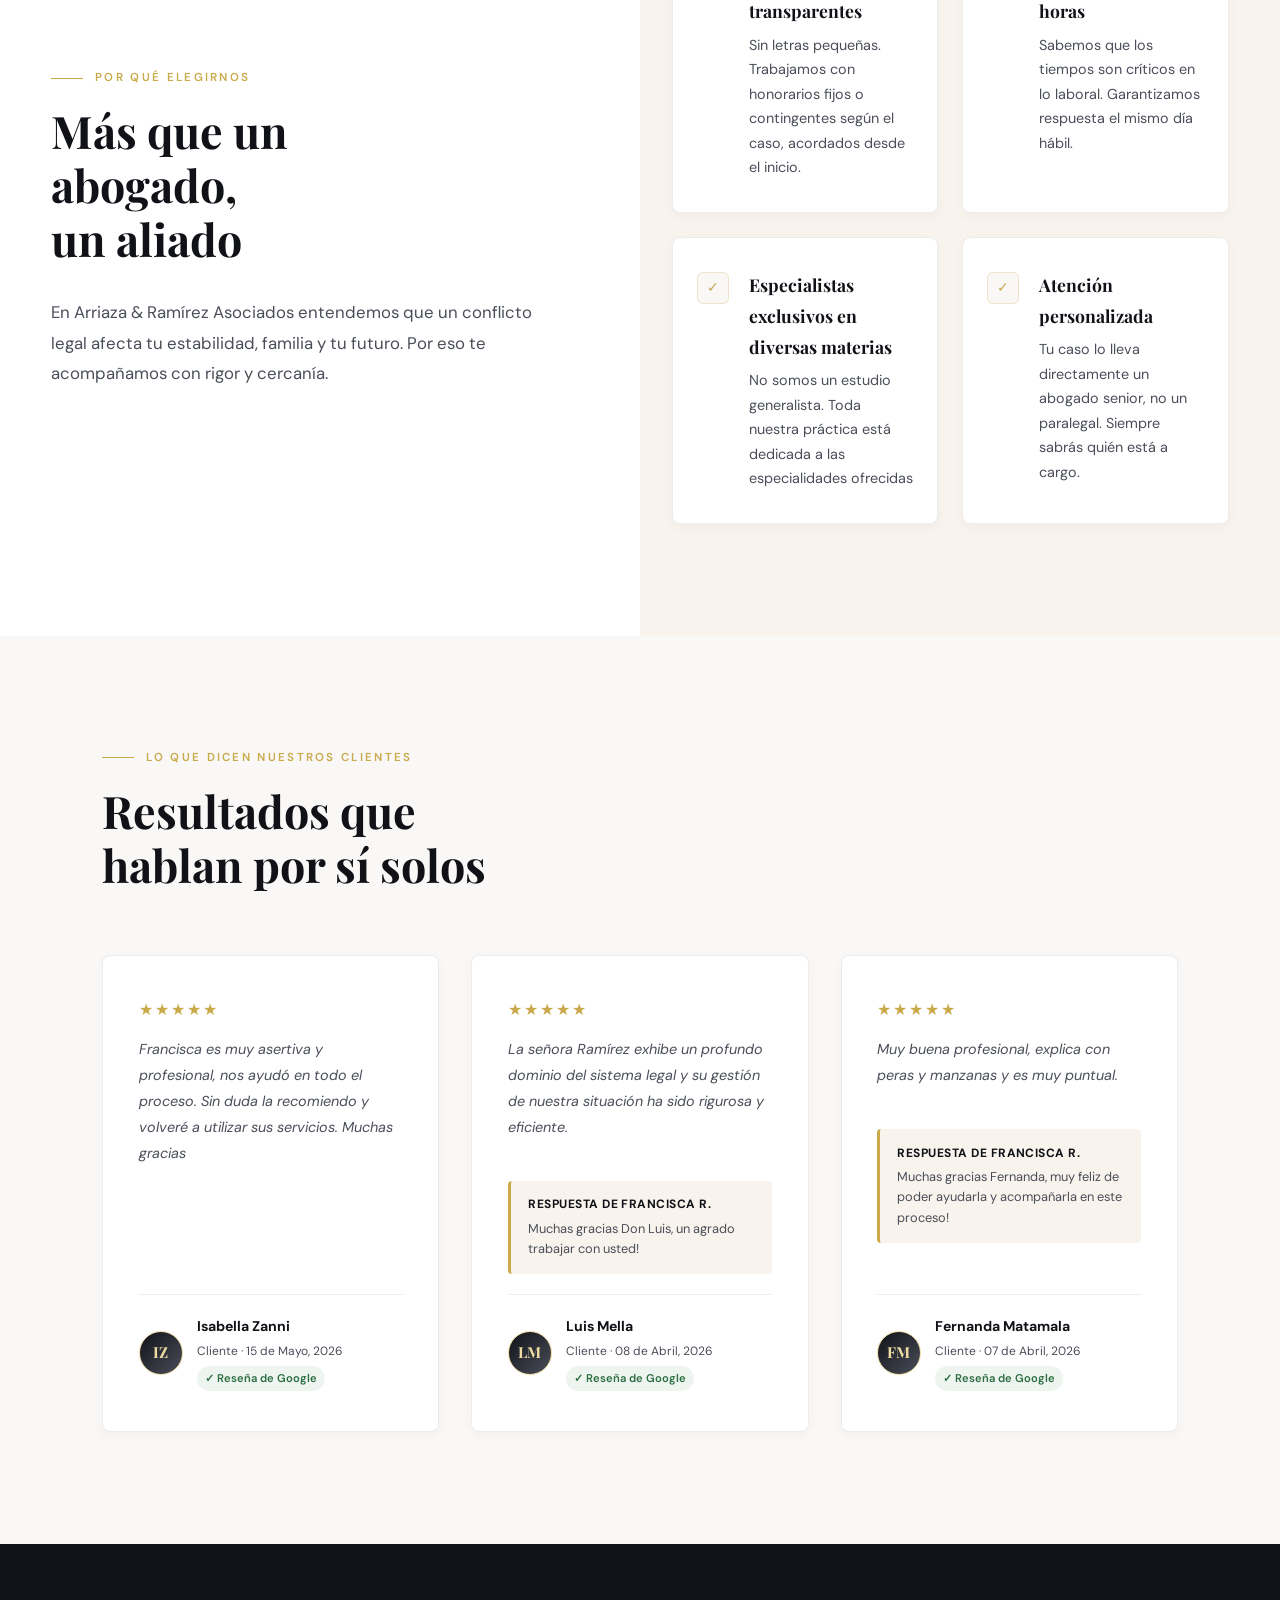
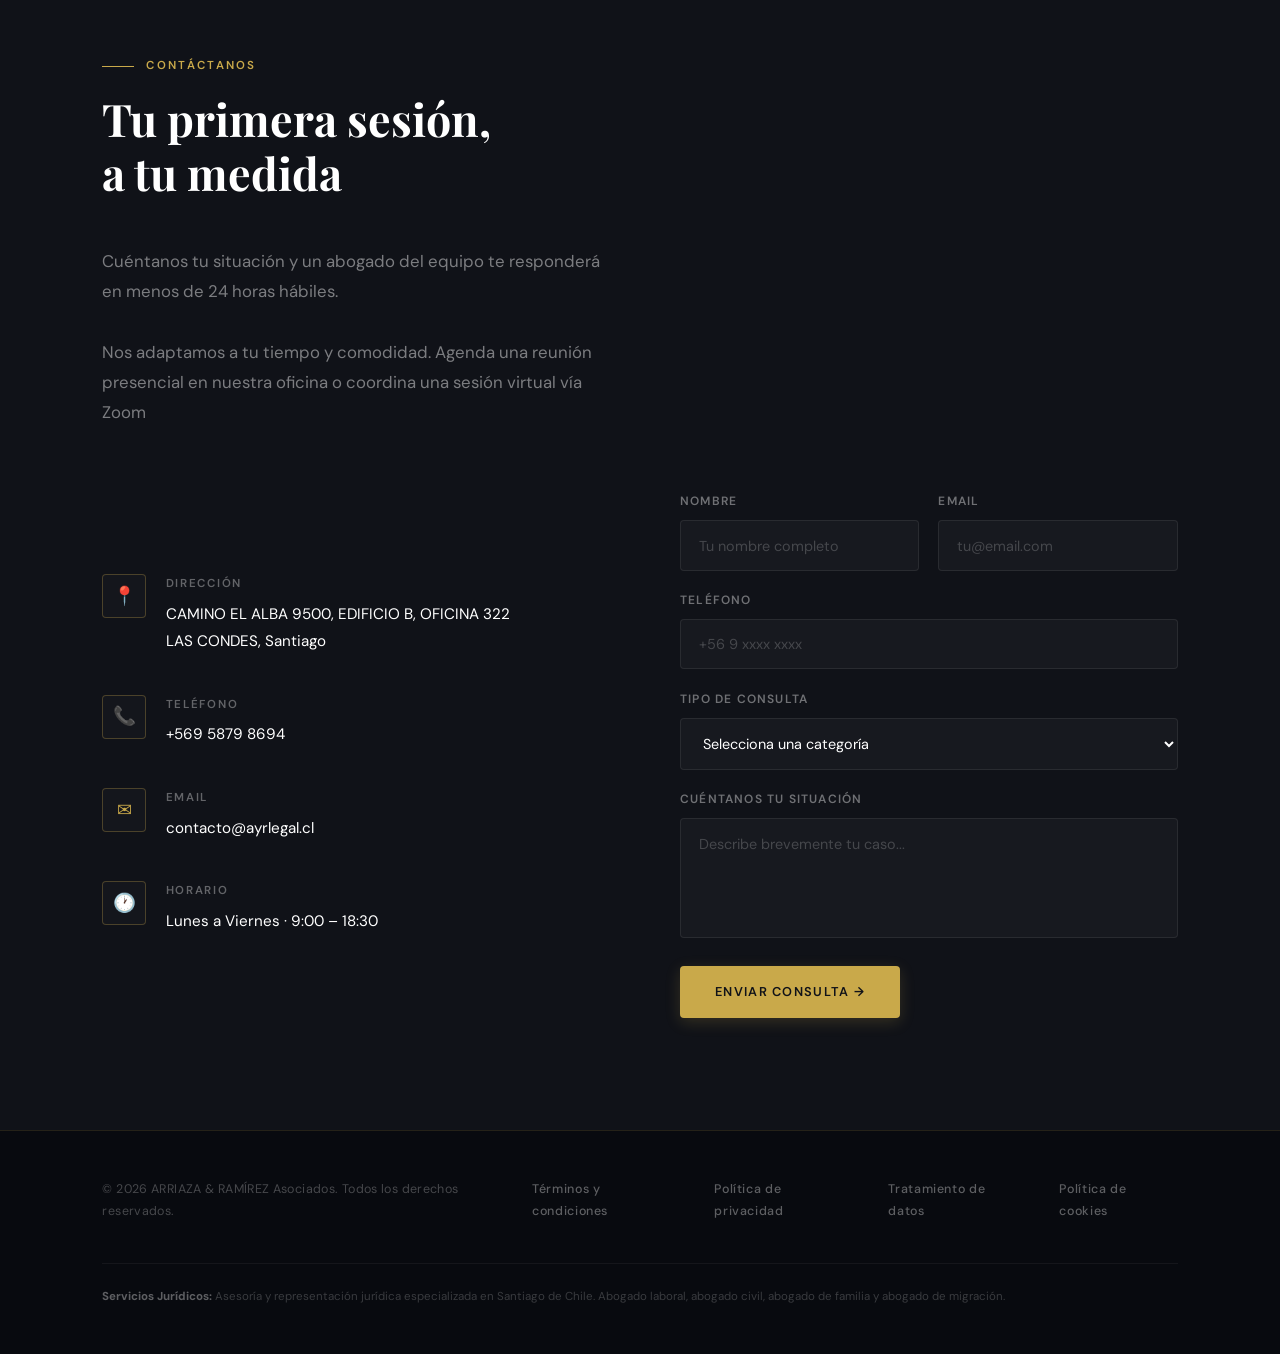
==== commit 6a6493cb: "chore: optimize SEO tags, add JSON-LD schema, and remove keyword stuffing" ====
--- a/index.html
+++ b/index.html
@@ -4,45 +4,52 @@
 <head>
   <meta charset="UTF-8">
   <meta name="viewport" content="width=device-width, initial-scale=1.0">
-  <title>Arriaza & Ramírez Asociados | Estudio Jurídico en Santiago</title>
-  <meta name="description" content="Estudio jurídico en Las Condes, Santiago. Especialistas en Derecho Laboral, Civil, Familia y Migratorio. Agenda tu consulta legal con abogados expertos.">
+  <title>Arriaza & Ramírez Asociados — Derecho Laboral</title>
+  <meta name="description" content="Estudio jurídico Arriaza & Ramírez Asociados. Asesoría y representación especializada en derecho laboral, civil, familia y migratorio en Santiago de Chile.">
   <meta name="robots" content="index, follow">
-  
-  <!-- Open Graph -->
-  <meta property="og:title" content="Arriaza & Ramírez Asociados | Estudio Jurídico en Santiago">
-  <meta property="og:description" content="Asesoría y representación jurídica especializada en derecho laboral, civil, familia y migración en Chile.">
+  <link rel="canonical" href="https://www.ayrlegal.cl/">
+
+  <!-- Open Graph / Facebook -->
+  <meta property="og:type" content="website">
+  <meta property="og:url" content="https://www.ayrlegal.cl/">
+  <meta property="og:title" content="Arriaza & Ramírez Asociados — Derecho Laboral y Asesoría Jurídica">
+  <meta property="og:description" content="Asesoría y representación jurídica especializada en derecho laboral, civil, familia y migratorio en Santiago de Chile. Agenda tu consulta.">
   <meta property="og:image" content="https://www.ayrlegal.cl/media/logo/logo_oficial.png">
-  <meta property="og:url" content="https://www.ayrlegal.cl">
-  <meta property="og:type" content="website">
+
+  <!-- Twitter -->
+  <meta property="twitter:card" content="summary_large_image">
+  <meta property="twitter:url" content="https://www.ayrlegal.cl/">
+  <meta property="twitter:title" content="Arriaza & Ramírez Asociados — Derecho Laboral y Asesoría Jurídica">
+  <meta property="twitter:description" content="Asesoría y representación jurídica especializada en derecho laboral, civil, familia y migratorio en Santiago de Chile.">
+  <meta property="twitter:image" content="https://www.ayrlegal.cl/media/logo/logo_oficial.png">
 
   <link rel="icon" type="image/png" href="media/logo/logo_oficial.png">
+
+  <!-- Web Vitals & Font Loading -->
+  <link rel="preconnect" href="https://fonts.googleapis.com">
+  <link rel="preconnect" href="https://fonts.gstatic.com" crossorigin>
   <link
     href="https://fonts.googleapis.com/css2?family=Playfair+Display:ital,wght@0,400;0,700;1,400&family=DM+Sans:wght@300;400;500&display=swap"
     rel="stylesheet">
   <link rel="stylesheet" href="style.css">
 
-  <!-- Schema Markup (Datos Estructurados) -->
+  <!-- Structured Data / JSON-LD -->
   <script type="application/ld+json">
   {
     "@context": "https://schema.org",
     "@type": "LegalService",
     "name": "Arriaza & Ramírez Asociados",
     "image": "https://www.ayrlegal.cl/media/logo/logo_oficial.png",
-    "url": "https://www.ayrlegal.cl",
+    "url": "https://www.ayrlegal.cl/",
     "telephone": "+56958798694",
     "email": "contacto@ayrlegal.cl",
+    "priceRange": "$$",
     "address": {
       "@type": "PostalAddress",
       "streetAddress": "Camino El Alba 9500, Edificio B, Oficina 322",
       "addressLocality": "Las Condes",
-      "addressRegion": "Región Metropolitana",
-      "postalCode": "7550000",
+      "addressRegion": "Santiago",
       "addressCountry": "CL"
-    },
-    "geo": {
-      "@type": "GeoCoordinates",
-      "latitude": "-33.407981", 
-      "longitude": "-70.528431"
     },
     "openingHoursSpecification": {
       "@type": "OpeningHoursSpecification",
@@ -55,7 +62,19 @@
       ],
       "opens": "09:00",
       "closes": "18:30"
-    }
+    },
+    "employee": [
+      {
+        "@type": "Person",
+        "name": "Antonio Arriaza",
+        "jobTitle": "Socio Abogado"
+      },
+      {
+        "@type": "Person",
+        "name": "Francisca Ramírez",
+        "jobTitle": "Socia Abogada"
+      }
+    ]
   }
   </script>
 </head>
@@ -79,7 +98,7 @@
   <!-- HERO -->
   <section class="hero">
     <div class="hero-left">
-      <h1>Estudio Jurídico en Santiago:<br><em>Defendemos su familia, su trabajo y proyecto de vida</em> <br></h1>
+      <h1>Defendemos lo que más importa:<br><em>su familia, su trabajo y proyecto de vida</em> <br></h1>
       <p class="hero-sub">
         Te acompañamos cuando más lo necesitas. Ofrecemos asesoría y representación jurídica con rigor, cercanía y
         compromiso en derecho laboral, civil, familia, migratorio y otras materias, entregando soluciones adaptadas a
@@ -96,7 +115,7 @@
         <div class="team-eyebrow">Nuestro Equipo</div>
         <div class="team-grid">
           <div class="team-member">
-            <img src="media/abogado_laboral1(oficial).jpeg" alt="Antonio Arriaza" class="team-photo">
+            <img src="media/abogado_laboral1(oficial).jpeg" alt="Antonio Arriaza - Socio Abogado Laboral y Seguridad Social" class="team-photo">
             <div class="team-overlay"></div>
             <div class="team-info">
               <div class="team-name">Antonio Arriaza</div>
@@ -105,7 +124,7 @@
             </div>
           </div>
           <div class="team-member">
-            <img src="media/abodaga_laboral2(oficial) .jpeg" alt="Francisca Ramírez" class="team-photo">
+            <img src="media/abodaga_laboral2(oficial) .jpeg" alt="Francisca Ramírez - Socia Abogada de Derecho Civil, Familia y Migratorio" class="team-photo">
             <div class="team-overlay"></div>
             <div class="team-info">
               <div class="team-name">Francisca Ramírez</div>
@@ -114,7 +133,7 @@
             </div>
           </div>
           <div class="team-member">
-            <img src="media/administrativa1(oficial).jpeg" alt="Saray Salinas" class="team-photo">
+            <img src="media/administrativa1(oficial).jpeg" alt="Saray Salinas - Técnico Jurídico y Administrativa" class="team-photo">
             <div class="team-overlay"></div>
             <div class="team-info">
               <div class="team-name">Saray Salinas</div>
@@ -138,32 +157,31 @@
       <div class="service-card">
         <div class="service-icon">🛂</div>
         <div class="service-title">Derecho Migratorio</div>
-        <p class="service-desc">Te ayudamos con la regulación de tu estado migratorio para que puedas vivir tranquilo.</p>
-        <a href="./derecho-migratorio/" class="service-card-link">Saber más &rarr;</a>
+        <p class="service-desc">Te ayudamos con la regulación de tu estado migratorio para que puedas vivir tranquilo.
+        </p>
       </div>
       <div class="service-card">
         <div class="service-icon">⚖️</div>
         <div class="service-title">Derecho Civil</div>
-        <p class="service-desc">Nos enfocamos en acompañarte en procesos como: resolución de conflictos civiles que puedan afectar tu patrimonio, tus relaciones contractuales o tu tranquilidad.</p>
-        <a href="./derecho-civil/" class="service-card-link">Saber más &rarr;</a>
+        <p class="service-desc">Nos enfocamos en acompañarte en procesos como: resolución de conflictos civiles que
+          puedan afectar tu patrimonio, tus relaciones contractuales o tu tranquilidad.</p>
       </div>
       <div class="service-card">
         <div class="service-icon">💼</div>
         <div class="service-title">Derecho Laboral</div>
         <p class="service-desc">Despido injustificado, negociación colectiva, acoso laboral, contratos y finiquitos.</p>
-        <a href="./abogado-laboral/" class="service-card-link">Saber más &rarr;</a>
       </div>
       <div class="service-card">
         <div class="service-icon">👨‍👩‍👧‍👦</div>
         <div class="service-title">Derecho de Familia</div>
-        <p class="service-desc">Te acompañaremos en procesos familiares que pueden impactar profundamente tu vida y la de tus seres queridos. Brindamos asesoría y representación en divorcios, pensiones de alimentos, cuidado personal, régimen de visitas y otras materias de familia.</p>
-        <a href="./abogado-familia/" class="service-card-link">Saber más &rarr;</a>
+        <p class="service-desc">Te acompañaremos en procesos familiares que pueden impactar profundamente tu vida y la
+          de tus seres queridos. Brindamos asesoría y representación en divorcios, pensiones de alimentos, cuidado
+          personal, régimen de visitas y otras materias de familia.</p>
       </div>
       <div class="service-card">
         <div class="service-icon">📋</div>
         <div class="service-title">Otros Servicios</div>
         <p class="service-desc">Asesoría a empresas, materias de seguridad social, entre otros.</p>
-        <a href="#contacto" class="service-card-link">Consultar &rarr;</a>
       </div>
     </div>
   </section>
@@ -362,20 +380,20 @@
         <div class="form-row">
           <div class="form-group">
             <label class="form-label">Nombre</label>
-            <input type="text" name="nombre" placeholder="Tu nombre completo" required>
+            <input type="text" placeholder="Tu nombre completo" required>
           </div>
           <div class="form-group">
             <label class="form-label">Email</label>
-            <input type="email" name="email" placeholder="tu@email.com" required>
+            <input type="email" placeholder="tu@email.com" required>
           </div>
         </div>
         <div class="form-group">
           <label class="form-label">Teléfono</label>
-          <input type="tel" name="telefono" placeholder="+56 9 xxxx xxxx" required>
+          <input type="tel" placeholder="+56 9 xxxx xxxx" required>
         </div>
         <div class="form-group">
           <label class="form-label">Tipo de consulta</label>
-          <select name="categoria" required>
+          <select required>
             <option value="">Selecciona una categoría</option>
             <option>Despido injustificado</option>
             <option>Acoso laboral</option>
@@ -388,7 +406,7 @@
         </div>
         <div class="form-group">
           <label class="form-label">Cuéntanos tu situación</label>
-          <textarea name="mensaje" placeholder="Describe brevemente tu caso..." required></textarea>
+          <textarea placeholder="Describe brevemente tu caso..." required></textarea>
         </div>
         <button type="submit" class="btn-primary" style="align-self: flex-start; margin-top: 0.5rem;">
           Enviar Consulta →
@@ -422,7 +440,6 @@
       <strong>Servicios Jurídicos:</strong> Asesoría y representación jurídica especializada en Santiago de Chile.
       Abogado laboral, abogado civil, abogado de familia y abogado de migración.
     </div>
-
   </footer>
 
   <script src="script.js"></script>
